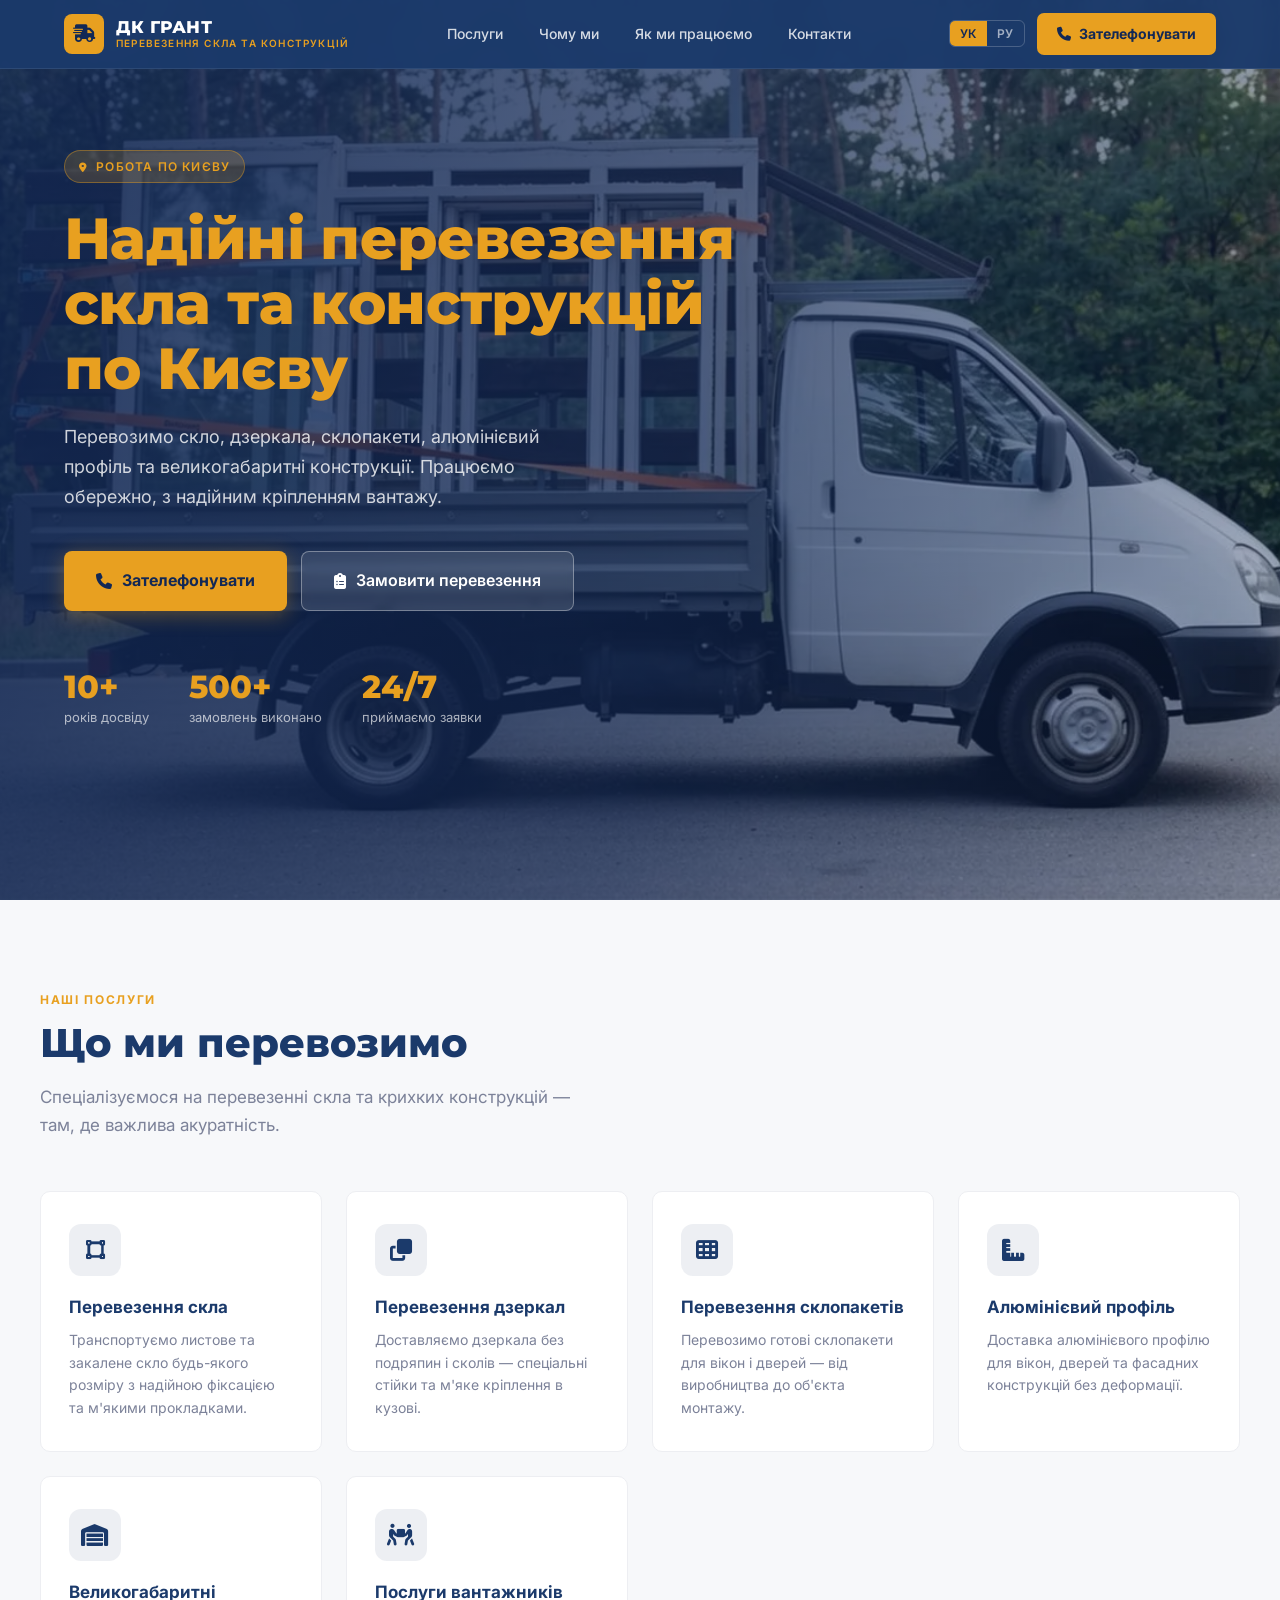
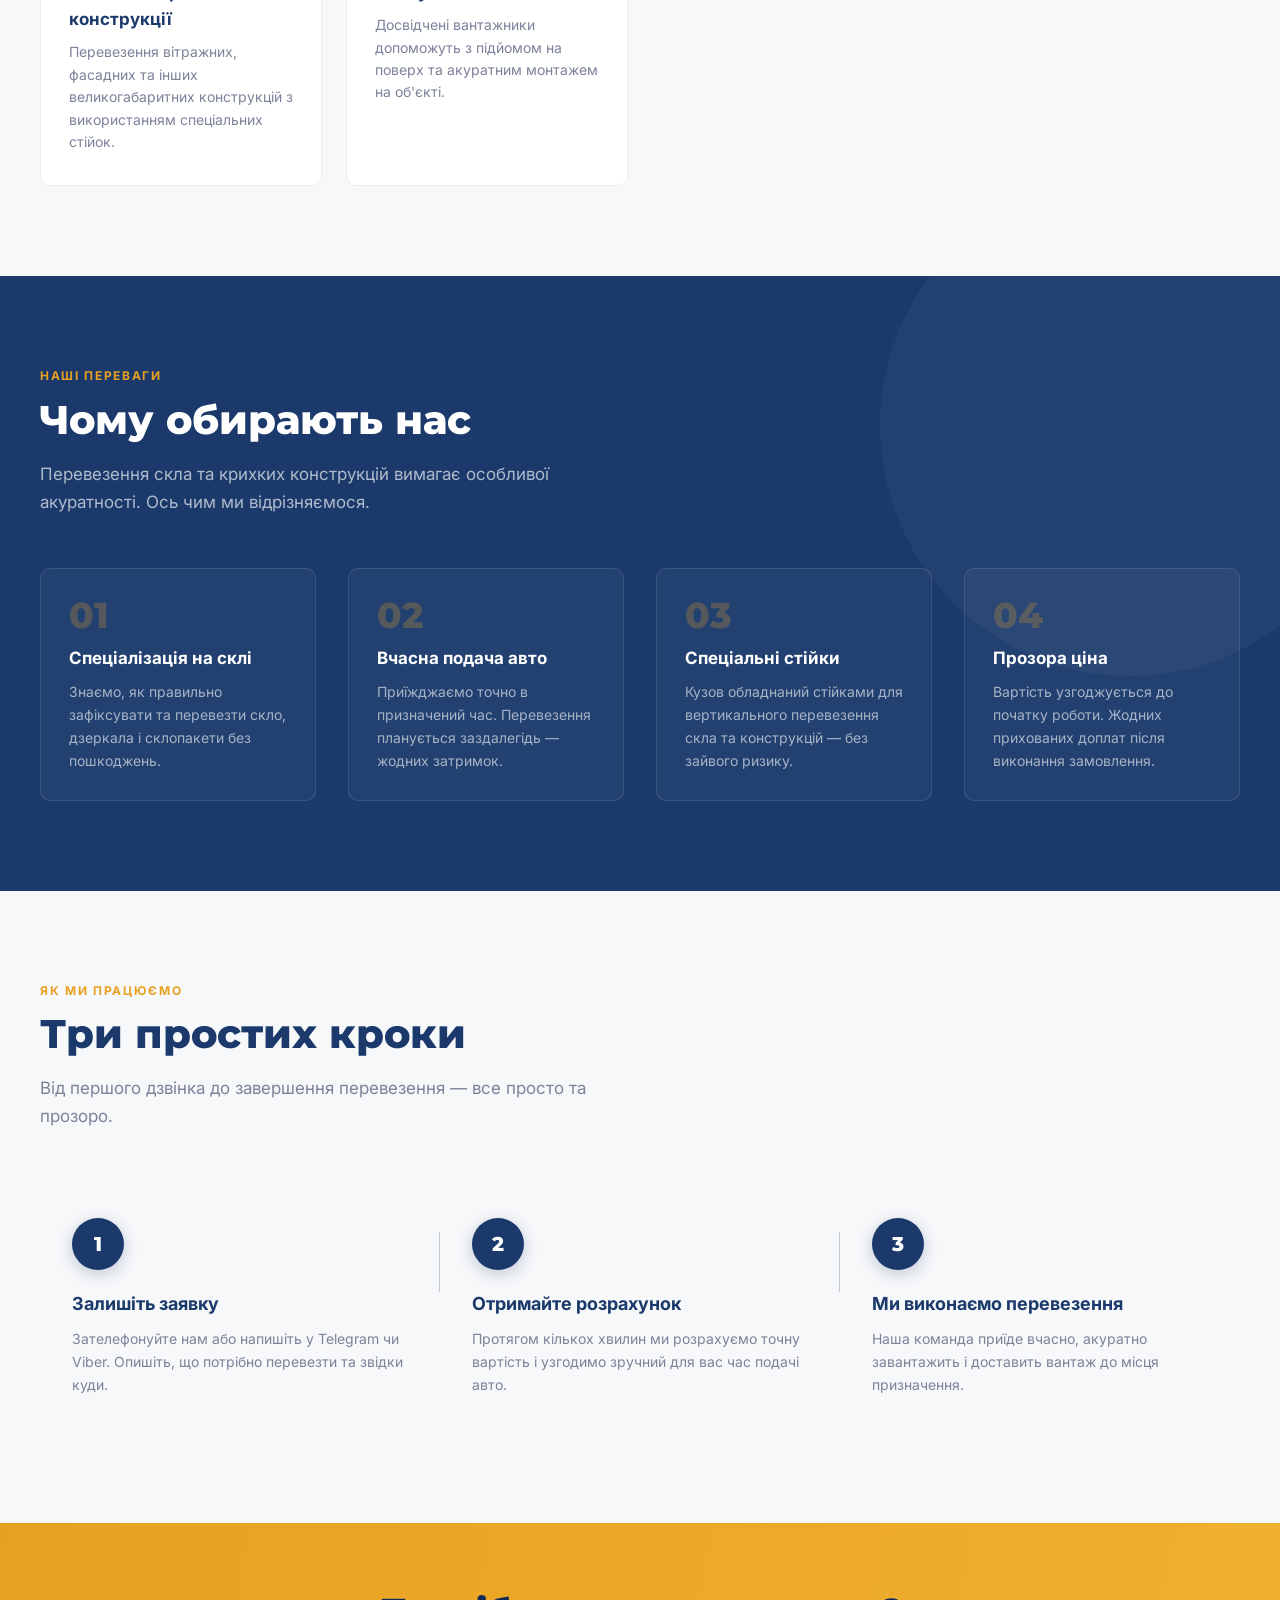
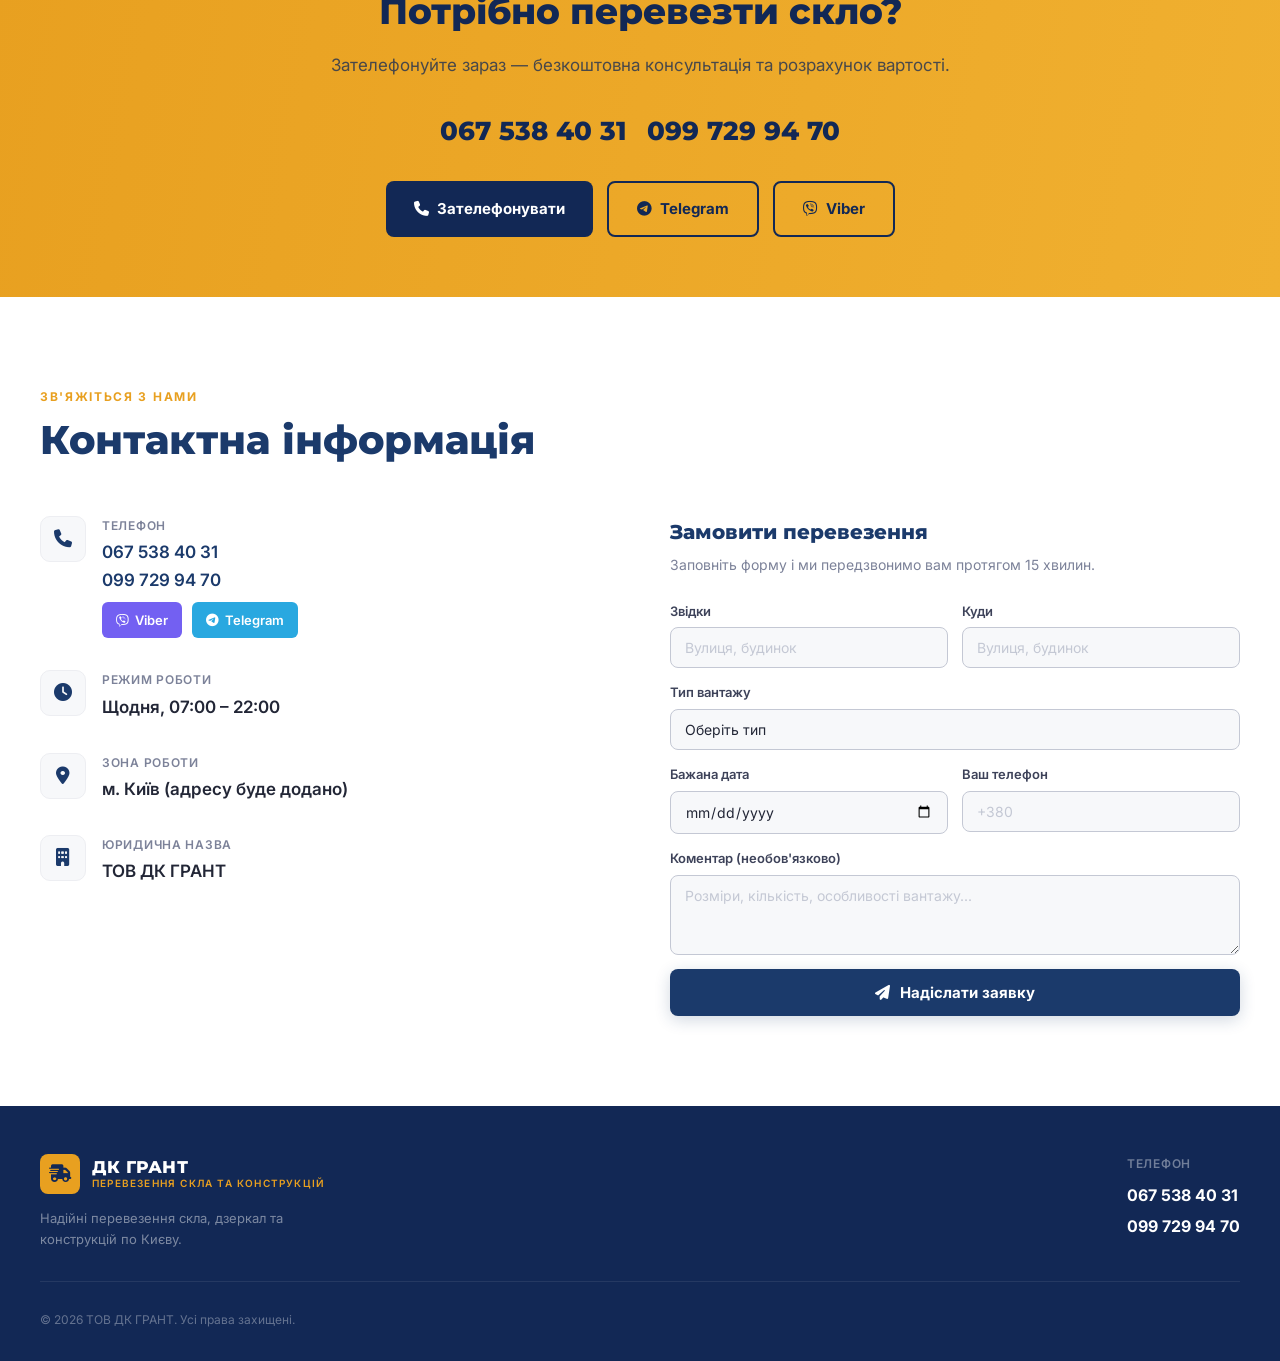
==== index.html @ fe206acf "Add files via upload" ====
<!DOCTYPE html>
<html lang="uk">
<head>
  <meta charset="UTF-8">
  <meta name="viewport" content="width=device-width, initial-scale=1.0">

  <!-- SEO -->
  <title id="page-title">ДК ГРАНТ — Перевезення скла та склоконструкцій по Києву</title>
  <meta id="meta-desc" name="description"
        content="Перевезення скла, дзеркал, склопакетів, алюмінієвого профілю та великогабаритних конструкцій у Києві. Послуги вантажників. Телефон: 067 538 40 31">
  <meta name="robots" content="index, follow">
  <meta property="og:title"       content="ДК ГРАНТ — Перевезення скла та склоконструкцій">
  <meta property="og:description" content="Перевезення скла, дзеркал, склопакетів по Києву. Телефон: 067 538 40 31">
  <meta property="og:type"        content="website">

  <!-- Favicons -->
  <link rel="icon" href="favicon.ico" sizes="any">
  <link rel="icon" type="image/png" sizes="32x32" href="img/favicon-32x32.png">
  <link rel="apple-touch-icon" sizes="180x180" href="img/apple-touch-icon.png">
  <link rel="icon" type="image/png" sizes="192x192" href="img/icon-192.png">
  <meta name="theme-color" content="#1B3A6B">

  <!-- Fonts -->
  <link rel="preconnect" href="https://fonts.googleapis.com">
  <link rel="preconnect" href="https://fonts.gstatic.com" crossorigin>
  <link href="https://fonts.googleapis.com/css2?family=Inter:wght@400;500;600;700&family=Montserrat:wght@700;800&display=swap" rel="stylesheet">

  <!-- Icons -->
  <link rel="stylesheet"
        href="https://cdnjs.cloudflare.com/ajax/libs/font-awesome/6.5.0/css/all.min.css">

  <!-- Styles -->
  <link rel="stylesheet" href="css/style.css">
</head>
<body>

<!-- ═══════════════════════════════════════ HEADER ══════════ -->
<header id="site-header">
  <div class="header-inner">

    <a href="#" class="logo">
      <div class="logo-icon"><i class="fa-solid fa-truck-fast"></i></div>
      <div class="logo-text">
        <div class="logo-name">ДК ГРАНТ</div>
        <div class="logo-sub"
             data-uk="Перевезення скла та конструкцій"
             data-ru="Перевозка стекла и конструкций">Перевезення скла та конструкцій</div>
      </div>
    </a>

    <nav>
      <a href="#services" data-uk="Послуги"        data-ru="Услуги">Послуги</a>
      <a href="#why"      data-uk="Чому ми"        data-ru="Почему мы">Чому ми</a>
      <a href="#how"      data-uk="Як ми працюємо" data-ru="Как мы работаем">Як ми працюємо</a>
      <a href="#contacts" data-uk="Контакти"       data-ru="Контакты">Контакти</a>
    </nav>

    <div class="header-right">
      <div class="lang-switcher">
        <button class="lang-btn active" onclick="setLang('uk')">УК</button>
        <button class="lang-btn"        onclick="setLang('ru')">РУ</button>
      </div>
      <a href="tel:+380675384031" class="btn-call-header">
        <i class="fa-solid fa-phone"></i>
        <span data-uk="Зателефонувати" data-ru="Позвонить">Зателефонувати</span>
      </a>
      <button class="burger" id="burger" aria-label="Меню">
        <span></span><span></span><span></span>
      </button>
    </div>

  </div>
</header>

<div class="mobile-nav" id="mobile-nav">
  <a href="#services" data-uk="Послуги"        data-ru="Услуги">Послуги</a>
  <a href="#why"      data-uk="Чому ми"        data-ru="Почему мы">Чому ми</a>
  <a href="#how"      data-uk="Як ми працюємо" data-ru="Как мы работаем">Як ми працюємо</a>
  <a href="#contacts" data-uk="Контакти"       data-ru="Контакты">Контакти</a>
</div>

<main>

<!-- ═══════════════════════════════════════ HERO ════════════ -->
<section class="hero" aria-label="Головний екран">
  <div class="hero-bg" role="img"
       aria-label="Вантажний автомобіль ДК ГРАНТ перевозить скло та віконні конструкції"></div>
  <div class="hero-overlay"></div>

  <div class="hero-inner">
    <div class="hero-badge fade-up">
      <i class="fa-solid fa-location-dot"></i>
      <span data-uk="Робота по Києву" data-ru="Работа по Киеву">Робота по Києву</span>
    </div>

    <h1 class="hero-title fade-up">
      <span data-uk="Надійні перевезення "
            data-ru="Надёжные перевозки ">Надійні перевезення </span><span
            data-uk="скла та конструкцій по Києву"
            data-ru="стекла и конструкций по Киеву">скла та конструкцій по Києву</span>
    </h1>

    <p class="hero-desc fade-up"
       data-uk="Перевозимо скло, дзеркала, склопакети, алюмінієвий профіль та великогабаритні конструкції. Працюємо обережно, з надійним кріпленням вантажу."
       data-ru="Перевозим стекло, зеркала, стеклопакеты, алюминиевый профиль и крупногабаритные конструкции. Работаем аккуратно, с надёжным креплением груза.">
      Перевозимо скло, дзеркала, склопакети, алюмінієвий профіль та великогабаритні конструкції. Працюємо обережно, з надійним кріпленням вантажу.
    </p>

    <div class="hero-actions fade-up">
      <a href="tel:+380675384031" class="btn-primary">
        <i class="fa-solid fa-phone"></i>
        <span data-uk="Зателефонувати" data-ru="Позвонить">Зателефонувати</span>
      </a>
      <a href="#contacts" class="btn-secondary">
        <i class="fa-solid fa-clipboard-list"></i>
        <span data-uk="Замовити перевезення" data-ru="Заказать перевозку">Замовити перевезення</span>
      </a>
    </div>

    <div class="hero-stats fade-up">
      <div class="stat">
        <div class="stat-num"
             data-counter="10"
             data-suffix="+">10+</div>
        <div class="stat-label"
             data-uk="років досвіду"
             data-ru="лет опыта">років досвіду</div>
      </div>
      <div class="stat">
        <div class="stat-num"
             data-counter="500"
             data-suffix="+">500+</div>
        <div class="stat-label"
             data-uk="замовлень виконано"
             data-ru="заказов выполнено">замовлень виконано</div>
      </div>
      <div class="stat">
        <div class="stat-num">24/7</div>
        <div class="stat-label"
             data-uk="приймаємо заявки"
             data-ru="принимаем заявки">приймаємо заявки</div>
      </div>
    </div>
  </div>
</section>

<!-- ═══════════════════════════════════════ SERVICES ════════ -->
<section id="services" aria-labelledby="services-title">
  <div class="container">
    <div class="fade-up">
      <div class="section-label"
           data-uk="Наші послуги" data-ru="Наши услуги">Наші послуги</div>
      <h2 class="section-title" id="services-title"
          data-uk="Що ми перевозимо" data-ru="Что мы перевозим">Що ми перевозимо</h2>
      <p class="section-sub"
         data-uk="Спеціалізуємося на перевезенні скла та крихких конструкцій — там, де важлива акуратність."
         data-ru="Специализируемся на перевозке стекла и хрупких конструкций — там, где важна аккуратность.">
        Спеціалізуємося на перевезенні скла та крихких конструкцій — там, де важлива акуратність.
      </p>
    </div>

    <div class="services-grid">

      <div class="service-card fade-up">
        <div class="service-icon"><i class="fa-solid fa-vector-square"></i></div>
        <div class="service-title"
             data-uk="Перевезення скла" data-ru="Перевозка стекла">Перевезення скла</div>
        <div class="service-desc"
             data-uk="Транспортуємо листове та закалене скло будь-якого розміру з надійною фіксацією та м'якими прокладками."
             data-ru="Транспортируем листовое и закалённое стекло любого размера с надёжной фиксацией и мягкими прокладками.">
          Транспортуємо листове та закалене скло будь-якого розміру з надійною фіксацією та м'якими прокладками.
        </div>
      </div>

      <div class="service-card fade-up">
        <div class="service-icon"><i class="fa-solid fa-clone"></i></div>
        <div class="service-title"
             data-uk="Перевезення дзеркал" data-ru="Перевозка зеркал">Перевезення дзеркал</div>
        <div class="service-desc"
             data-uk="Доставляємо дзеркала без подряпин і сколів — спеціальні стійки та м'яке кріплення в кузові."
             data-ru="Доставляем зеркала без царапин и сколов — специальные стойки и мягкое крепление в кузове.">
          Доставляємо дзеркала без подряпин і сколів — спеціальні стійки та м'яке кріплення в кузові.
        </div>
      </div>

      <div class="service-card fade-up">
        <div class="service-icon"><i class="fa-solid fa-table-cells"></i></div>
        <div class="service-title"
             data-uk="Перевезення склопакетів" data-ru="Перевозка стеклопакетов">Перевезення склопакетів</div>
        <div class="service-desc"
             data-uk="Перевозимо готові склопакети для вікон і дверей — від виробництва до об'єкта монтажу."
             data-ru="Перевозим готовые стеклопакеты для окон и дверей — от производства до объекта монтажа.">
          Перевозимо готові склопакети для вікон і дверей — від виробництва до об'єкта монтажу.
        </div>
      </div>

      <div class="service-card fade-up">
        <div class="service-icon"><i class="fa-solid fa-ruler-combined"></i></div>
        <div class="service-title"
             data-uk="Алюмінієвий профіль" data-ru="Алюминиевый профиль">Алюмінієвий профіль</div>
        <div class="service-desc"
             data-uk="Доставка алюмінієвого профілю для вікон, дверей та фасадних конструкцій без деформації."
             data-ru="Доставка алюминиевого профиля для окон, дверей и фасадных конструкций без деформации.">
          Доставка алюмінієвого профілю для вікон, дверей та фасадних конструкцій без деформації.
        </div>
      </div>

      <div class="service-card fade-up">
        <div class="service-icon"><i class="fa-solid fa-warehouse"></i></div>
        <div class="service-title"
             data-uk="Великогабаритні конструкції" data-ru="Крупногабаритные конструкции">Великогабаритні конструкції</div>
        <div class="service-desc"
             data-uk="Перевезення вітражних, фасадних та інших великогабаритних конструкцій з використанням спеціальних стійок."
             data-ru="Перевозка витражных, фасадных и других крупногабаритных конструкций с использованием специальных стоек.">
          Перевезення вітражних, фасадних та інших великогабаритних конструкцій з використанням спеціальних стійок.
        </div>
      </div>

      <div class="service-card fade-up">
        <div class="service-icon"><i class="fa-solid fa-people-carry-box"></i></div>
        <div class="service-title"
             data-uk="Послуги вантажників" data-ru="Услуги грузчиков">Послуги вантажників</div>
        <div class="service-desc"
             data-uk="Досвідчені вантажники допоможуть з підйомом на поверх та акуратним монтажем на об'єкті."
             data-ru="Опытные грузчики помогут с подъёмом на этаж и аккуратным монтажом на объекте.">
          Досвідчені вантажники допоможуть з підйомом на поверх та акуратним монтажем на об'єкті.
        </div>
      </div>

    </div>
  </div>
</section>

<!-- ═══════════════════════════════════════ WHY US ══════════ -->
<section id="why" aria-labelledby="why-title">
  <div class="container">
    <div class="fade-up">
      <div class="section-label"
           data-uk="Наші переваги" data-ru="Наши преимущества">Наші переваги</div>
      <h2 class="section-title" id="why-title"
          data-uk="Чому обирають нас" data-ru="Почему выбирают нас">Чому обирають нас</h2>
      <p class="section-sub"
         data-uk="Перевезення скла та крихких конструкцій вимагає особливої акуратності. Ось чим ми відрізняємося."
         data-ru="Перевозка стекла и хрупких конструкций требует особой аккуратности. Вот чем мы отличаемся.">
        Перевезення скла та крихких конструкцій вимагає особливої акуратності. Ось чим ми відрізняємося.
      </p>
    </div>
    <div class="why-grid">

      <div class="why-card fade-up">
        <div class="why-num">01</div>
        <div class="why-title"
             data-uk="Спеціалізація на склі" data-ru="Специализация на стекле">Спеціалізація на склі</div>
        <div class="why-desc"
             data-uk="Знаємо, як правильно зафіксувати та перевезти скло, дзеркала і склопакети без пошкоджень."
             data-ru="Знаем, как правильно зафиксировать и перевезти стекло, зеркала и стеклопакеты без повреждений.">
          Знаємо, як правильно зафіксувати та перевезти скло, дзеркала і склопакети без пошкоджень.
        </div>
      </div>

      <div class="why-card fade-up">
        <div class="why-num">02</div>
        <div class="why-title"
             data-uk="Вчасна подача авто" data-ru="Своевременная подача авто">Вчасна подача авто</div>
        <div class="why-desc"
             data-uk="Приїжджаємо точно в призначений час. Перевезення планується заздалегідь — жодних затримок."
             data-ru="Приезжаем точно в назначенное время. Перевозка планируется заранее — никаких задержек.">
          Приїжджаємо точно в призначений час. Перевезення планується заздалегідь — жодних затримок.
        </div>
      </div>

      <div class="why-card fade-up">
        <div class="why-num">03</div>
        <div class="why-title"
             data-uk="Спеціальні стійки" data-ru="Специальные стойки">Спеціальні стійки</div>
        <div class="why-desc"
             data-uk="Кузов обладнаний стійками для вертикального перевезення скла та конструкцій — без зайвого ризику."
             data-ru="Кузов оборудован стойками для вертикальной перевозки стекла и конструкций — без лишнего риска.">
          Кузов обладнаний стійками для вертикального перевезення скла та конструкцій — без зайвого ризику.
        </div>
      </div>

      <div class="why-card fade-up">
        <div class="why-num">04</div>
        <div class="why-title"
             data-uk="Прозора ціна" data-ru="Прозрачная цена">Прозора ціна</div>
        <div class="why-desc"
             data-uk="Вартість узгоджується до початку роботи. Жодних прихованих доплат після виконання замовлення."
             data-ru="Стоимость согласовывается до начала работы. Никаких скрытых доплат после выполнения заказа.">
          Вартість узгоджується до початку роботи. Жодних прихованих доплат після виконання замовлення.
        </div>
      </div>

    </div>
  </div>
</section>

<!-- ═══════════════════════════════════════ HOW IT WORKS ════ -->
<section id="how" aria-labelledby="how-title">
  <div class="container">
    <div class="fade-up">
      <div class="section-label"
           data-uk="Як ми працюємо" data-ru="Как мы работаем">Як ми працюємо</div>
      <h2 class="section-title" id="how-title"
          data-uk="Три простих кроки" data-ru="Три простых шага">Три простих кроки</h2>
      <p class="section-sub"
         data-uk="Від першого дзвінка до завершення перевезення — все просто та прозоро."
         data-ru="От первого звонка до завершения перевозки — всё просто и прозрачно.">
        Від першого дзвінка до завершення перевезення — все просто та прозоро.
      </p>
    </div>
    <div class="steps">

      <div class="step fade-up">
        <div class="step-num">1</div>
        <div class="step-title"
             data-uk="Залишіть заявку" data-ru="Оставьте заявку">Залишіть заявку</div>
        <div class="step-desc"
             data-uk="Зателефонуйте нам або напишіть у Telegram чи Viber. Опишіть, що потрібно перевезти та звідки куди."
             data-ru="Позвоните нам или напишите в Telegram или Viber. Опишите, что нужно перевезти и откуда куда.">
          Зателефонуйте нам або напишіть у Telegram чи Viber. Опишіть, що потрібно перевезти та звідки куди.
        </div>
      </div>

      <div class="step fade-up">
        <div class="step-num">2</div>
        <div class="step-title"
             data-uk="Отримайте розрахунок" data-ru="Получите расчёт">Отримайте розрахунок</div>
        <div class="step-desc"
             data-uk="Протягом кількох хвилин ми розрахуємо точну вартість і узгодимо зручний для вас час подачі авто."
             data-ru="В течение нескольких минут мы рассчитаем точную стоимость и согласуем удобное для вас время подачи авто.">
          Протягом кількох хвилин ми розрахуємо точну вартість і узгодимо зручний для вас час подачі авто.
        </div>
      </div>

      <div class="step fade-up">
        <div class="step-num">3</div>
        <div class="step-title"
             data-uk="Ми виконаємо перевезення" data-ru="Мы выполним перевозку">Ми виконаємо перевезення</div>
        <div class="step-desc"
             data-uk="Наша команда приїде вчасно, акуратно завантажить і доставить вантаж до місця призначення."
             data-ru="Наша команда приедет вовремя, аккуратно погрузит и доставит груз до места назначения.">
          Наша команда приїде вчасно, акуратно завантажить і доставить вантаж до місця призначення.
        </div>
      </div>

    </div>
  </div>
</section>

<!-- ═══════════════════════════════════════ CTA BAND ════════ -->
<div class="cta-band">
  <div class="container fade-up">
    <h2 data-uk="Потрібно перевезти скло?" data-ru="Нужно перевезти стекло?">Потрібно перевезти скло?</h2>
    <p  data-uk="Зателефонуйте зараз — безкоштовна консультація та розрахунок вартості."
        data-ru="Позвоните сейчас — бесплатная консультация и расчёт стоимости.">
      Зателефонуйте зараз — безкоштовна консультація та розрахунок вартості.
    </p>
    <div class="cta-phones">
      <a href="tel:+380675384031" class="cta-phone">067 538 40 31</a>
      <a href="tel:+380997299470" class="cta-phone">099 729 94 70</a>
    </div>
    <div class="cta-actions">
      <a href="tel:+380675384031" class="btn-dark">
        <i class="fa-solid fa-phone"></i>
        <span data-uk="Зателефонувати" data-ru="Позвонить">Зателефонувати</span>
      </a>
      <a href="https://t.me/+380675384031" target="_blank" rel="noopener" class="btn-outline-dark">
        <i class="fa-brands fa-telegram"></i> Telegram
      </a>
      <a href="viber://chat?number=%2B380675384031" class="btn-outline-dark">
        <i class="fa-brands fa-viber"></i> Viber
      </a>
    </div>
  </div>
</div>

<!-- ═══════════════════════════════════════ CONTACTS ════════ -->
<section id="contacts" aria-labelledby="contacts-title">
  <div class="container">
    <div class="fade-up">
      <div class="section-label"
           data-uk="Зв'яжіться з нами" data-ru="Свяжитесь с нами">Зв'яжіться з нами</div>
      <h2 class="section-title" id="contacts-title"
          data-uk="Контактна інформація" data-ru="Контактная информация">Контактна інформація</h2>
    </div>

    <div class="contacts-grid">

      <!-- Left: contact info -->
      <div class="fade-up">
        <div class="contact-item">
          <div class="contact-icon"><i class="fa-solid fa-phone"></i></div>
          <div>
            <div class="contact-label"
                 data-uk="Телефон" data-ru="Телефон">Телефон</div>
            <div class="contact-value">
              <a href="tel:+380675384031">067 538 40 31</a><br>
              <a href="tel:+380997299470">099 729 94 70</a>
            </div>
            <div class="messenger-links">
              <a href="viber://chat?number=%2B380675384031"
                 class="msg-btn msg-viber">
                <i class="fa-brands fa-viber"></i> Viber
              </a>
              <a href="https://t.me/+380675384031"
                 target="_blank" rel="noopener"
                 class="msg-btn msg-telegram">
                <i class="fa-brands fa-telegram"></i> Telegram
              </a>
            </div>
          </div>
        </div>

        <div class="contact-item">
          <div class="contact-icon"><i class="fa-solid fa-clock"></i></div>
          <div>
            <div class="contact-label"
                 data-uk="Режим роботи" data-ru="Режим работы">Режим роботи</div>
            <div class="contact-value"
                 data-uk="Щодня, 07:00 – 22:00"
                 data-ru="Ежедневно, 07:00 – 22:00">Щодня, 07:00 – 22:00</div>
          </div>
        </div>

        <div class="contact-item">
          <div class="contact-icon"><i class="fa-solid fa-location-dot"></i></div>
          <div>
            <div class="contact-label"
                 data-uk="Зона роботи" data-ru="Зона работы">Зона роботи</div>
            <div class="contact-value"
                 data-uk="м. Київ (адресу буде додано)"
                 data-ru="г. Киев (адрес будет добавлен)">м. Київ (адресу буде додано)</div>
          </div>
        </div>

        <div class="contact-item">
          <div class="contact-icon"><i class="fa-solid fa-building"></i></div>
          <div>
            <div class="contact-label"
                 data-uk="Юридична назва" data-ru="Юридическое название">Юридична назва</div>
            <div class="contact-value">ТОВ ДК ГРАНТ</div>
          </div>
        </div>
      </div>

      <!-- Right: order form -->
      <div class="fade-up">
        <div class="order-form">

          <!-- Form -->
          <form id="order-form" novalidate>
            <h3 data-uk="Замовити перевезення"
                data-ru="Заказать перевозку">Замовити перевезення</h3>
            <p class="form-subtitle"
               data-uk="Заповніть форму і ми передзвонимо вам протягом 15 хвилин."
               data-ru="Заполните форму и мы перезвоним вам в течение 15 минут.">
              Заповніть форму і ми передзвонимо вам протягом 15 хвилин.
            </p>

            <div class="form-row">
              <div class="form-group">
                <label for="from"
                       data-uk="Звідки" data-ru="Откуда">Звідки</label>
                <input id="from" name="from" type="text"
                       placeholder="Вулиця, будинок" required>
              </div>
              <div class="form-group">
                <label for="to"
                       data-uk="Куди" data-ru="Куда">Куди</label>
                <input id="to" name="to" type="text"
                       placeholder="Вулиця, будинок" required>
              </div>
            </div>

            <div class="form-group">
              <label for="cargo"
                     data-uk="Тип вантажу" data-ru="Тип груза">Тип вантажу</label>
              <select id="cargo" name="cargo" required>
                <option value="" disabled selected
                        data-uk="Оберіть тип" data-ru="Выберите тип">Оберіть тип</option>
                <option value="glass"
                        data-uk="Скло" data-ru="Стекло">Скло</option>
                <option value="mirrors"
                        data-uk="Дзеркала" data-ru="Зеркала">Дзеркала</option>
                <option value="windows"
                        data-uk="Склопакети" data-ru="Стеклопакеты">Склопакети</option>
                <option value="aluminum"
                        data-uk="Алюмінієвий профіль" data-ru="Алюминиевый профиль">Алюмінієвий профіль</option>
                <option value="structures"
                        data-uk="Великогабаритні конструкції" data-ru="Крупногабаритные конструкции">Великогабаритні конструкції</option>
                <option value="other"
                        data-uk="Інше" data-ru="Другое">Інше</option>
              </select>
            </div>

            <div class="form-row">
              <div class="form-group">
                <label for="date"
                       data-uk="Бажана дата" data-ru="Желаемая дата">Бажана дата</label>
                <input id="date" name="date" type="date">
              </div>
              <div class="form-group">
                <label for="phone"
                       data-uk="Ваш телефон" data-ru="Ваш телефон">Ваш телефон</label>
                <input id="phone" name="phone" type="tel"
                       placeholder="+380" required>
              </div>
            </div>

            <div class="form-group">
              <label for="comment"
                     data-uk="Коментар (необов'язково)"
                     data-ru="Комментарий (необязательно)">Коментар (необов'язково)</label>
              <textarea id="comment" name="comment"
                        placeholder="Розміри, кількість, особливості вантажу..."></textarea>
            </div>

            <button type="submit" class="form-submit" id="form-submit">
              <i class="fa-solid fa-paper-plane"></i>
              <span data-uk="Надіслати заявку" data-ru="Отправить заявку">Надіслати заявку</span>
            </button>
          </form>

          <!-- Success state -->
          <div class="form-success" id="form-success">
            <i class="fa-solid fa-circle-check"></i>
            <h4 data-uk="Заявку прийнято!" data-ru="Заявка принята!">Заявку прийнято!</h4>
            <p  data-uk="Ми передзвонимо вам протягом 15 хвилин."
                data-ru="Мы перезвоним вам в течение 15 минут.">
              Ми передзвонимо вам протягом 15 хвилин.
            </p>
          </div>

        </div><!-- /.order-form -->
      </div>

    </div><!-- /.contacts-grid -->
  </div>
</section>

</main>

<!-- ═══════════════════════════════════════ FOOTER ══════════ -->
<footer>
  <div class="footer-inner">
    <div class="footer-top">
      <div>
        <a href="#" class="logo">
          <div class="logo-icon"><i class="fa-solid fa-truck-fast"></i></div>
          <div class="logo-text">
            <div class="logo-name">ДК ГРАНТ</div>
            <div class="logo-sub"
                 data-uk="Перевезення скла та конструкцій"
                 data-ru="Перевозка стекла и конструкций">Перевезення скла та конструкцій</div>
          </div>
        </a>
        <p class="footer-tagline"
           data-uk="Надійні перевезення скла, дзеркал та конструкцій по Києву."
           data-ru="Надёжные перевозки стекла, зеркал и конструкций по Киеву.">
          Надійні перевезення скла, дзеркал та конструкцій по Києву.
        </p>
      </div>
      <div class="footer-phones">
        <div class="contact-label"
             style="color:rgba(255,255,255,0.4);margin-bottom:10px;"
             data-uk="Телефон" data-ru="Телефон">Телефон</div>
        <a href="tel:+380675384031">067 538 40 31</a>
        <a href="tel:+380997299470">099 729 94 70</a>
      </div>
    </div>
    <div class="footer-bottom">
      <div class="footer-copy">
        &copy; <span id="year"></span> ТОВ ДК ГРАНТ.
        <span data-uk="Усі права захищені."
              data-ru="Все права защищены.">Усі права захищені.</span>
      </div>
    </div>
  </div>
</footer>

<!-- Scroll-to-top -->
<button id="scroll-top" aria-label="Вгору">
  <i class="fa-solid fa-chevron-up"></i>
</button>

<!-- Scripts -->
<script src="js/main.js"></script>

</body>
</html>
---- css/style.css ----
/* ============================================================
   ТОВ ДК ГРАНТ — Main Stylesheet
   ============================================================ */

*, *::before, *::after { box-sizing: border-box; margin: 0; padding: 0; }

:root {
  --blue:        #1B3A6B;
  --blue-dark:   #122855;
  --blue-light:  #2952A3;
  --accent:      #E8A020;
  --accent-dark: #c8881a;
  --white:       #ffffff;
  --gray-50:     #F7F8FA;
  --gray-100:    #EDEEF2;
  --gray-300:    #C4C8D4;
  --gray-500:    #7C8299;
  --gray-700:    #3D4259;
  --gray-900:    #1A1D2E;
  --text:        #222636;
  --radius:      10px;
  --shadow:      0 4px 24px rgba(27,58,107,0.10);
  --shadow-lg:   0 8px 40px rgba(27,58,107,0.16);
  --transition:  0.22s ease;
}

html { scroll-behavior: smooth; }
body {
  font-family: "Inter", sans-serif;
  color: var(--text);
  background: var(--white);
  line-height: 1.6;
}

/* ── HEADER ─────────────────────────────────────────────── */
header {
  position: fixed; top: 0; left: 0; right: 0; z-index: 100;
  background: rgba(27,58,107,0.97);
  backdrop-filter: blur(8px);
  border-bottom: 1px solid rgba(255,255,255,0.08);
  transition: box-shadow var(--transition);
}
header.scrolled { box-shadow: 0 2px 20px rgba(0,0,0,0.25); }

.header-inner {
  max-width: 1200px; margin: 0 auto; padding: 0 24px;
  display: flex; align-items: center; justify-content: space-between;
  height: 68px;
}

.logo {
  display: flex; align-items: center; gap: 12px; text-decoration: none;
}
.logo-icon {
  width: 40px; height: 40px; background: var(--accent);
  border-radius: 8px; display: flex; align-items: center; justify-content: center;
}
.logo-icon i { color: var(--blue-dark); font-size: 18px; }
.logo-text { line-height: 1.15; }
.logo-name {
  font-family: "Montserrat", sans-serif; font-weight: 800;
  font-size: 17px; color: var(--white); letter-spacing: 0.03em;
}
.logo-sub {
  font-size: 10px; color: var(--accent);
  letter-spacing: 0.12em; text-transform: uppercase; font-weight: 600;
}

nav { display: flex; gap: 8px; }
nav a {
  color: rgba(255,255,255,0.82); text-decoration: none;
  font-size: 14px; font-weight: 500; padding: 8px 14px;
  border-radius: 6px; transition: background var(--transition), color var(--transition);
}
nav a:hover { background: rgba(255,255,255,0.1); color: var(--white); }

.header-right { display: flex; align-items: center; gap: 12px; }

.lang-switcher {
  display: flex; border: 1px solid rgba(255,255,255,0.2);
  border-radius: 6px; overflow: hidden;
}
.lang-btn {
  background: none; border: none; color: rgba(255,255,255,0.6);
  font-size: 12px; font-weight: 600; padding: 5px 10px; cursor: pointer;
  transition: background var(--transition), color var(--transition);
  font-family: "Inter", sans-serif; letter-spacing: 0.05em;
}
.lang-btn.active { background: var(--accent); color: var(--blue-dark); }
.lang-btn:hover:not(.active) { background: rgba(255,255,255,0.1); color: var(--white); }

.btn-call-header {
  background: var(--accent); color: var(--blue-dark); border: none; cursor: pointer;
  font-family: "Inter", sans-serif; font-weight: 700; font-size: 14px;
  padding: 10px 20px; border-radius: 7px; text-decoration: none;
  display: flex; align-items: center; gap: 8px;
  transition: background var(--transition), transform var(--transition);
}
.btn-call-header:hover { background: var(--accent-dark); transform: translateY(-1px); }

.burger {
  display: none; flex-direction: column; gap: 5px;
  background: none; border: none; cursor: pointer; padding: 6px;
}
.burger span {
  display: block; width: 24px; height: 2px;
  background: var(--white); border-radius: 2px; transition: var(--transition);
}

/* ── MOBILE NAV ──────────────────────────────────────────── */
.mobile-nav {
  display: none; flex-direction: column;
  background: var(--blue-dark); border-top: 1px solid rgba(255,255,255,0.08);
  padding: 16px 24px; position: fixed; top: 68px; left: 0; right: 0; z-index: 99;
}
.mobile-nav.open { display: flex; }
.mobile-nav a {
  color: rgba(255,255,255,0.85); text-decoration: none;
  font-size: 16px; font-weight: 500; padding: 12px 0;
  border-bottom: 1px solid rgba(255,255,255,0.06);
}
.mobile-nav a:hover { color: var(--accent); }

/* ── HERO ────────────────────────────────────────────────── */
.hero {
  position: relative; min-height: 100vh;
  display: flex; align-items: center;
  overflow: hidden; padding-top: 68px;
}
.hero-bg {
  position: absolute; inset: 0;
  background-image: url("../img/hero.webp");
  background-size: cover; background-position: center;
}
.hero-overlay {
  position: absolute; inset: 0;
  background: linear-gradient(105deg,
    rgba(18,40,85,0.90) 0%,
    rgba(18,40,85,0.70) 55%,
    rgba(18,40,85,0.35) 100%);
}
.hero-inner {
  position: relative; z-index: 2;
  max-width: 1200px; margin: 0 auto;
  padding: 80px 24px; width: 100%;
}
.hero-badge {
  display: inline-flex; align-items: center; gap: 8px;
  background: rgba(232,160,32,0.18); border: 1px solid rgba(232,160,32,0.4);
  color: var(--accent); font-size: 12px; font-weight: 600;
  letter-spacing: 0.1em; padding: 6px 14px; border-radius: 20px;
  text-transform: uppercase; margin-bottom: 24px;
}
.hero-badge i { font-size: 10px; }
.hero-title {
  font-family: "Montserrat", sans-serif; font-weight: 800;
  font-size: clamp(32px, 5vw, 58px); color: var(--white);
  line-height: 1.12; max-width: 680px;
  margin-bottom: 20px; letter-spacing: -0.01em;
}
.hero-title span { color: var(--accent); }
.hero-desc {
  font-size: 18px; color: rgba(255,255,255,0.80);
  max-width: 520px; margin-bottom: 40px; line-height: 1.65;
}
.hero-actions { display: flex; gap: 14px; flex-wrap: wrap; }

.hero-stats { display: flex; gap: 40px; margin-top: 60px; flex-wrap: wrap; }
.stat-num {
  font-family: "Montserrat", sans-serif;
  font-size: 32px; font-weight: 800; color: var(--accent); line-height: 1;
}
.stat-label { font-size: 13px; color: rgba(255,255,255,0.65); margin-top: 4px; }

/* ── BUTTONS ─────────────────────────────────────────────── */
.btn-primary {
  background: var(--accent); color: var(--blue-dark);
  font-weight: 700; font-size: 16px; padding: 16px 32px;
  border-radius: 8px; text-decoration: none; border: none; cursor: pointer;
  display: inline-flex; align-items: center; gap: 10px;
  font-family: "Inter", sans-serif;
  transition: background var(--transition), transform var(--transition), box-shadow var(--transition);
  box-shadow: 0 4px 20px rgba(232,160,32,0.35);
}
.btn-primary:hover {
  background: var(--accent-dark); transform: translateY(-2px);
  box-shadow: 0 8px 28px rgba(232,160,32,0.45);
}
.btn-secondary {
  background: rgba(255,255,255,0.10); color: var(--white);
  font-weight: 600; font-size: 16px; padding: 16px 32px;
  border-radius: 8px; text-decoration: none;
  border: 1.5px solid rgba(255,255,255,0.35); cursor: pointer;
  display: inline-flex; align-items: center; gap: 10px;
  font-family: "Inter", sans-serif;
  transition: background var(--transition), border-color var(--transition);
  backdrop-filter: blur(4px);
}
.btn-secondary:hover {
  background: rgba(255,255,255,0.18);
  border-color: rgba(255,255,255,0.6);
}
.btn-dark {
  background: var(--blue-dark); color: var(--white);
  font-weight: 700; font-size: 15px; padding: 14px 28px;
  border-radius: 8px; text-decoration: none; border: none; cursor: pointer;
  display: inline-flex; align-items: center; gap: 8px;
  font-family: "Inter", sans-serif;
  transition: background var(--transition), transform var(--transition);
}
.btn-dark:hover { background: var(--blue); transform: translateY(-2px); }
.btn-outline-dark {
  background: transparent; color: var(--blue-dark);
  font-weight: 700; font-size: 15px; padding: 14px 28px;
  border-radius: 8px; text-decoration: none;
  border: 2px solid var(--blue-dark); cursor: pointer;
  display: inline-flex; align-items: center; gap: 8px;
  font-family: "Inter", sans-serif;
  transition: background var(--transition), transform var(--transition);
}
.btn-outline-dark:hover { background: rgba(18,40,85,0.08); transform: translateY(-2px); }

/* ── SECTIONS ────────────────────────────────────────────── */
section { padding: 90px 24px; }
.container { max-width: 1200px; margin: 0 auto; }
.section-label {
  font-size: 12px; font-weight: 700; letter-spacing: 0.14em;
  text-transform: uppercase; color: var(--accent); margin-bottom: 10px;
}
.section-title {
  font-family: "Montserrat", sans-serif; font-weight: 800;
  font-size: clamp(26px, 3.5vw, 40px); color: var(--blue);
  line-height: 1.2; margin-bottom: 16px;
}
.section-sub {
  font-size: 17px; color: var(--gray-500);
  max-width: 560px; line-height: 1.65;
}

/* ── SERVICES ────────────────────────────────────────────── */
#services { background: var(--gray-50); }
.services-grid {
  display: grid;
  grid-template-columns: repeat(auto-fit, minmax(260px, 1fr));
  gap: 24px; margin-top: 52px;
}
.service-card {
  background: var(--white); border-radius: var(--radius);
  padding: 32px 28px; border: 1px solid var(--gray-100);
  transition: transform var(--transition), box-shadow var(--transition), border-color var(--transition);
  cursor: default;
}
.service-card:hover {
  transform: translateY(-4px);
  box-shadow: var(--shadow-lg); border-color: var(--accent);
}
.service-icon {
  width: 52px; height: 52px; border-radius: 12px;
  background: rgba(27,58,107,0.08);
  display: flex; align-items: center; justify-content: center;
  margin-bottom: 18px; transition: background var(--transition);
}
.service-card:hover .service-icon { background: var(--blue); }
.service-icon i { font-size: 22px; color: var(--blue); transition: color var(--transition); }
.service-card:hover .service-icon i { color: var(--white); }
.service-title { font-weight: 700; font-size: 17px; color: var(--blue); margin-bottom: 8px; }
.service-desc { font-size: 14px; color: var(--gray-500); line-height: 1.6; }

/* ── WHY US ──────────────────────────────────────────────── */
#why { background: var(--blue); position: relative; overflow: hidden; }
#why::before {
  content: ""; position: absolute; right: -100px; top: -100px;
  width: 500px; height: 500px; border-radius: 50%;
  background: rgba(255,255,255,0.03); pointer-events: none;
}
#why .section-title { color: var(--white); }
#why .section-sub  { color: rgba(255,255,255,0.65); }
#why .section-label { color: var(--accent); }

.why-grid {
  display: grid;
  grid-template-columns: repeat(auto-fit, minmax(240px, 1fr));
  gap: 32px; margin-top: 52px;
}
.why-card {
  padding: 28px; border-radius: var(--radius);
  border: 1px solid rgba(255,255,255,0.10);
  background: rgba(255,255,255,0.04);
  transition: background var(--transition), border-color var(--transition);
}
.why-card:hover {
  background: rgba(255,255,255,0.08);
  border-color: rgba(232,160,32,0.4);
}
.why-num {
  font-family: "Montserrat", sans-serif;
  font-size: 36px; font-weight: 800; color: var(--accent);
  opacity: 0.25; line-height: 1; margin-bottom: 12px;
}
.why-title { font-weight: 700; font-size: 17px; color: var(--white); margin-bottom: 8px; }
.why-desc  { font-size: 14px; color: rgba(255,255,255,0.60); line-height: 1.65; }

/* ── HOW IT WORKS ────────────────────────────────────────── */
#how { background: var(--gray-50); }
.steps {
  display: grid;
  grid-template-columns: repeat(auto-fit, minmax(260px, 1fr));
  gap: 0; margin-top: 52px; position: relative;
}
.step {
  display: flex; flex-direction: column; align-items: flex-start;
  padding: 36px 32px; position: relative;
}
.step:not(:last-child)::after {
  content: ""; position: absolute; right: 0; top: 50px;
  width: 1px; height: 60px; background: var(--gray-300);
}
.step-num {
  width: 52px; height: 52px; border-radius: 50%;
  background: var(--blue); color: var(--white);
  font-family: "Montserrat", sans-serif; font-weight: 800; font-size: 20px;
  display: flex; align-items: center; justify-content: center;
  margin-bottom: 20px; flex-shrink: 0;
  box-shadow: 0 4px 16px rgba(27,58,107,0.25);
}
.step-title { font-weight: 700; font-size: 18px; color: var(--blue); margin-bottom: 8px; }
.step-desc  { font-size: 14px; color: var(--gray-500); line-height: 1.65; }

/* ── CTA BAND ────────────────────────────────────────────── */
.cta-band {
  background: linear-gradient(100deg, var(--accent) 0%, #f0b030 100%);
  padding: 60px 24px; text-align: center;
}
.cta-band h2 {
  font-family: "Montserrat", sans-serif; font-weight: 800;
  font-size: clamp(24px, 3vw, 36px); color: var(--blue-dark); margin-bottom: 12px;
}
.cta-band p { font-size: 17px; color: rgba(18,40,85,0.75); margin-bottom: 32px; }
.cta-phones {
  display: flex; gap: 20px; justify-content: center;
  flex-wrap: wrap; margin-bottom: 28px;
}
.cta-phone {
  font-size: 26px; font-weight: 800; color: var(--blue-dark);
  text-decoration: none; font-family: "Montserrat", sans-serif;
  transition: opacity var(--transition);
}
.cta-phone:hover { opacity: 0.75; }
.cta-actions { display: flex; gap: 14px; justify-content: center; flex-wrap: wrap; }

/* ── CONTACTS ────────────────────────────────────────────── */
#contacts { background: var(--white); }
.contacts-grid {
  display: grid; grid-template-columns: 1fr 1fr;
  gap: 60px; margin-top: 52px;
}
.contact-item {
  display: flex; gap: 16px; align-items: flex-start; margin-bottom: 32px;
}
.contact-icon {
  width: 46px; height: 46px; border-radius: 10px;
  background: var(--gray-50); border: 1px solid var(--gray-100);
  display: flex; align-items: center; justify-content: center; flex-shrink: 0;
}
.contact-icon i { color: var(--blue); font-size: 18px; }
.contact-label {
  font-size: 12px; color: var(--gray-500); font-weight: 600;
  letter-spacing: 0.06em; text-transform: uppercase; margin-bottom: 4px;
}
.contact-value { font-size: 17px; font-weight: 600; color: var(--text); }
.contact-value a { color: var(--blue); text-decoration: none; }
.contact-value a:hover { color: var(--accent-dark); }

.messenger-links { display: flex; gap: 10px; margin-top: 8px; }
.msg-btn {
  display: inline-flex; align-items: center; gap: 6px;
  padding: 8px 14px; border-radius: 6px; font-size: 13px; font-weight: 600;
  text-decoration: none; transition: transform var(--transition), opacity var(--transition);
}
.msg-btn:hover { transform: translateY(-2px); opacity: 0.88; }
.msg-viber   { background: #7360F2; color: var(--white); }
.msg-telegram { background: #29A8E0; color: var(--white); }

/* ── ORDER FORM ──────────────────────────────────────────── */
.order-form { background: var(--white); }
.order-form h3 {
  font-family: "Montserrat", sans-serif; font-weight: 800;
  font-size: 20px; color: var(--blue); margin-bottom: 6px;
}
.order-form .form-subtitle { font-size: 14px; color: var(--gray-500); margin-bottom: 24px; }
.form-row { display: grid; grid-template-columns: 1fr 1fr; gap: 14px; }
.form-group { display: flex; flex-direction: column; gap: 6px; margin-bottom: 14px; }
.form-group label { font-size: 13px; font-weight: 600; color: var(--gray-700); }
.form-group input,
.form-group select,
.form-group textarea {
  border: 1.5px solid var(--gray-300); border-radius: 8px;
  padding: 11px 14px; font-size: 14px; font-family: "Inter", sans-serif;
  color: var(--text); background: var(--gray-50);
  transition: border-color var(--transition), box-shadow var(--transition);
  outline: none; width: 100%;
}
.form-group input:focus,
.form-group select:focus,
.form-group textarea:focus {
  border-color: var(--blue);
  box-shadow: 0 0 0 3px rgba(27,58,107,0.10);
  background: var(--white);
}
.form-group input::placeholder,
.form-group textarea::placeholder { color: var(--gray-300); }
.form-group textarea { resize: vertical; min-height: 80px; }
.form-group select { appearance: none; cursor: pointer; }

.form-submit {
  width: 100%; padding: 14px;
  background: var(--blue); color: var(--white);
  border: none; border-radius: 8px;
  font-family: "Inter", sans-serif; font-weight: 700; font-size: 15px;
  cursor: pointer; display: flex; align-items: center;
  justify-content: center; gap: 10px;
  transition: background var(--transition), transform var(--transition), box-shadow var(--transition);
  box-shadow: 0 4px 16px rgba(27,58,107,0.20);
}
.form-submit:hover {
  background: var(--blue-light); transform: translateY(-1px);
  box-shadow: 0 6px 20px rgba(27,58,107,0.28);
}
.form-submit:disabled { opacity: 0.6; cursor: not-allowed; transform: none; }
.form-submit .spinner {
  width: 16px; height: 16px; border: 2px solid rgba(255,255,255,0.4);
  border-top-color: white; border-radius: 50%; animation: spin 0.7s linear infinite;
}
@keyframes spin { to { transform: rotate(360deg); } }

.form-success { display: none; text-align: center; padding: 32px 20px; }
.form-success i { font-size: 40px; color: #22c55e; display: block; margin-bottom: 12px; }
.form-success h4 { font-size: 18px; font-weight: 700; color: var(--blue); margin-bottom: 8px; }
.form-success p  { font-size: 14px; color: var(--gray-500); }

/* ── SCROLL TO TOP ───────────────────────────────────────── */
#scroll-top {
  position: fixed; bottom: 28px; right: 28px; z-index: 200;
  width: 48px; height: 48px; border-radius: 50%;
  background: var(--blue); color: var(--white);
  border: none; cursor: pointer;
  display: flex; align-items: center; justify-content: center;
  box-shadow: 0 4px 16px rgba(27,58,107,0.35);
  opacity: 0; pointer-events: none;
  transform: translateY(12px);
  transition: opacity 0.25s ease, transform 0.25s ease, background 0.2s ease;
}
#scroll-top.visible { opacity: 1; pointer-events: auto; transform: none; }
#scroll-top:hover { background: var(--accent); }
#scroll-top i { font-size: 16px; }

/* ── FOOTER ──────────────────────────────────────────────── */
footer {
  background: var(--blue-dark); color: rgba(255,255,255,0.65);
  padding: 48px 24px 32px;
}
.footer-inner { max-width: 1200px; margin: 0 auto; }
.footer-top {
  display: flex; justify-content: space-between;
  align-items: flex-start; gap: 40px; flex-wrap: wrap;
  padding-bottom: 32px;
  border-bottom: 1px solid rgba(255,255,255,0.08);
  margin-bottom: 28px;
}
.footer-tagline { font-size: 13px; color: rgba(255,255,255,0.45); max-width: 260px; margin-top: 14px; }
.footer-phones a {
  display: block; color: var(--white); font-weight: 700;
  font-size: 16px; text-decoration: none; margin-bottom: 6px;
}
.footer-phones a:hover { color: var(--accent); }
.footer-bottom {
  display: flex; justify-content: space-between;
  align-items: center; gap: 20px; flex-wrap: wrap;
}
.footer-copy { font-size: 12px; color: rgba(255,255,255,0.35); }

/* ── SCROLL ANIMATION ────────────────────────────────────── */
.fade-up {
  opacity: 0; transform: translateY(28px);
  transition: opacity 0.55s ease, transform 0.55s ease;
}
.fade-up.visible { opacity: 1; transform: none; }

/* ── RESPONSIVE ──────────────────────────────────────────── */
@media (max-width: 900px) {
  nav { display: none; }
  .burger { display: flex; }
  .contacts-grid { grid-template-columns: 1fr; gap: 40px; }
  .step:not(:last-child)::after { display: none; }
}

@media (max-width: 600px) {
  section { padding: 60px 16px; }
  .hero-inner { padding: 60px 16px; }
  .steps { gap: 16px; }
  .step { padding: 24px 20px; }
  .hero-stats { gap: 28px; }
  .btn-call-header span { display: none; }
  .footer-top { flex-direction: column; }
  .form-row { grid-template-columns: 1fr; }
  #scroll-top { bottom: 20px; right: 16px; }
}
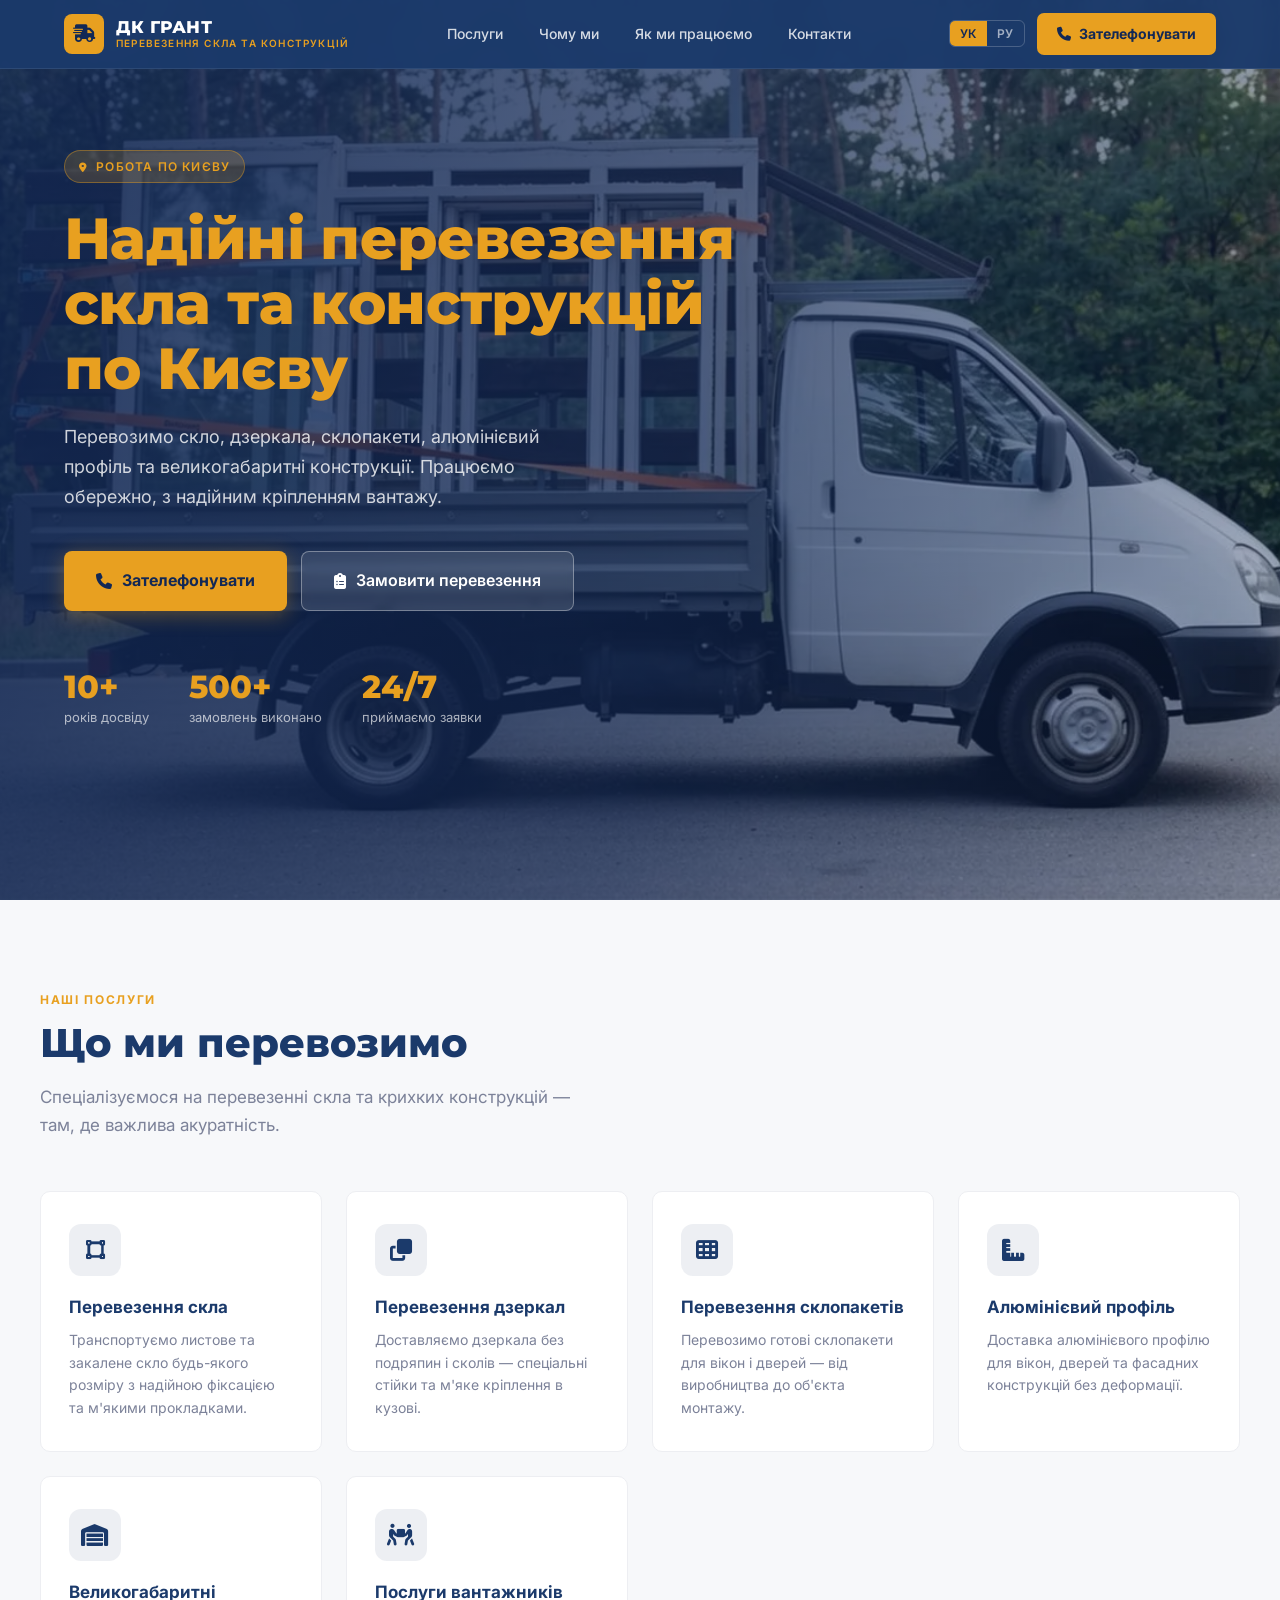
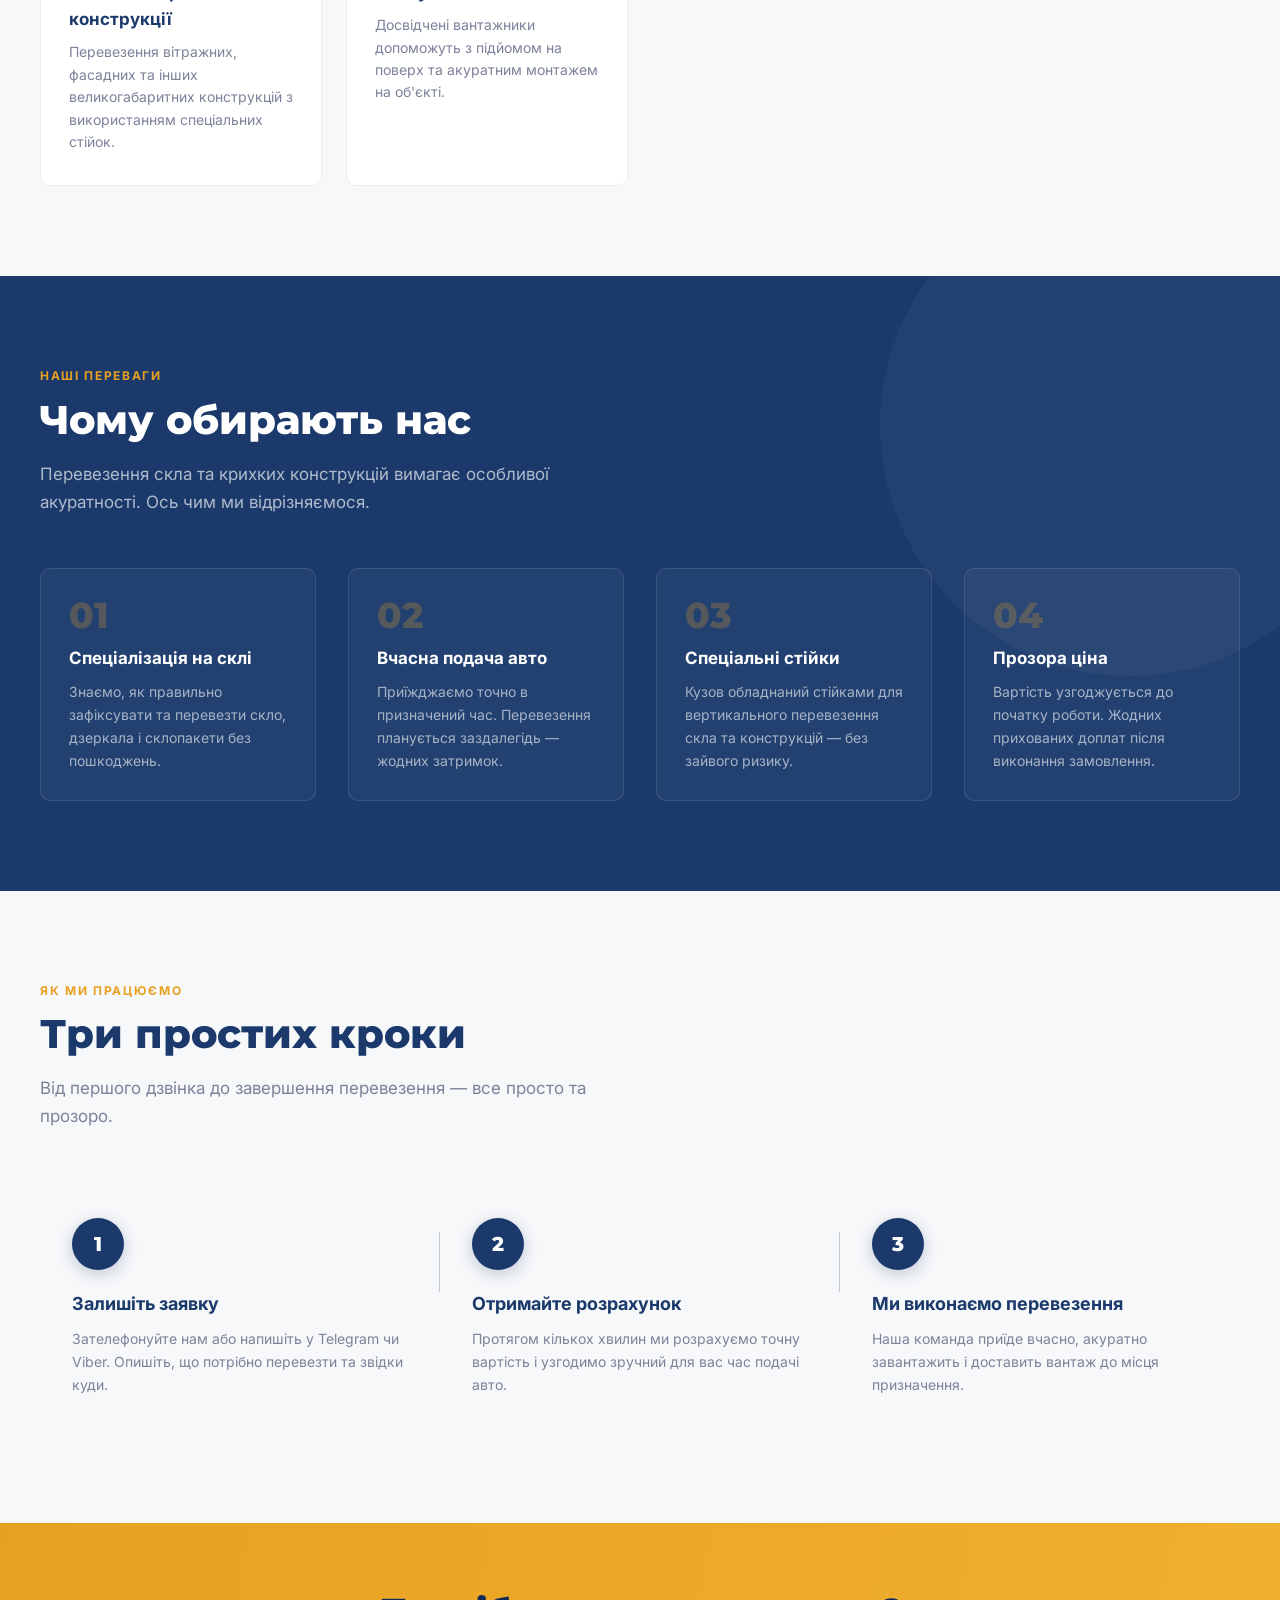
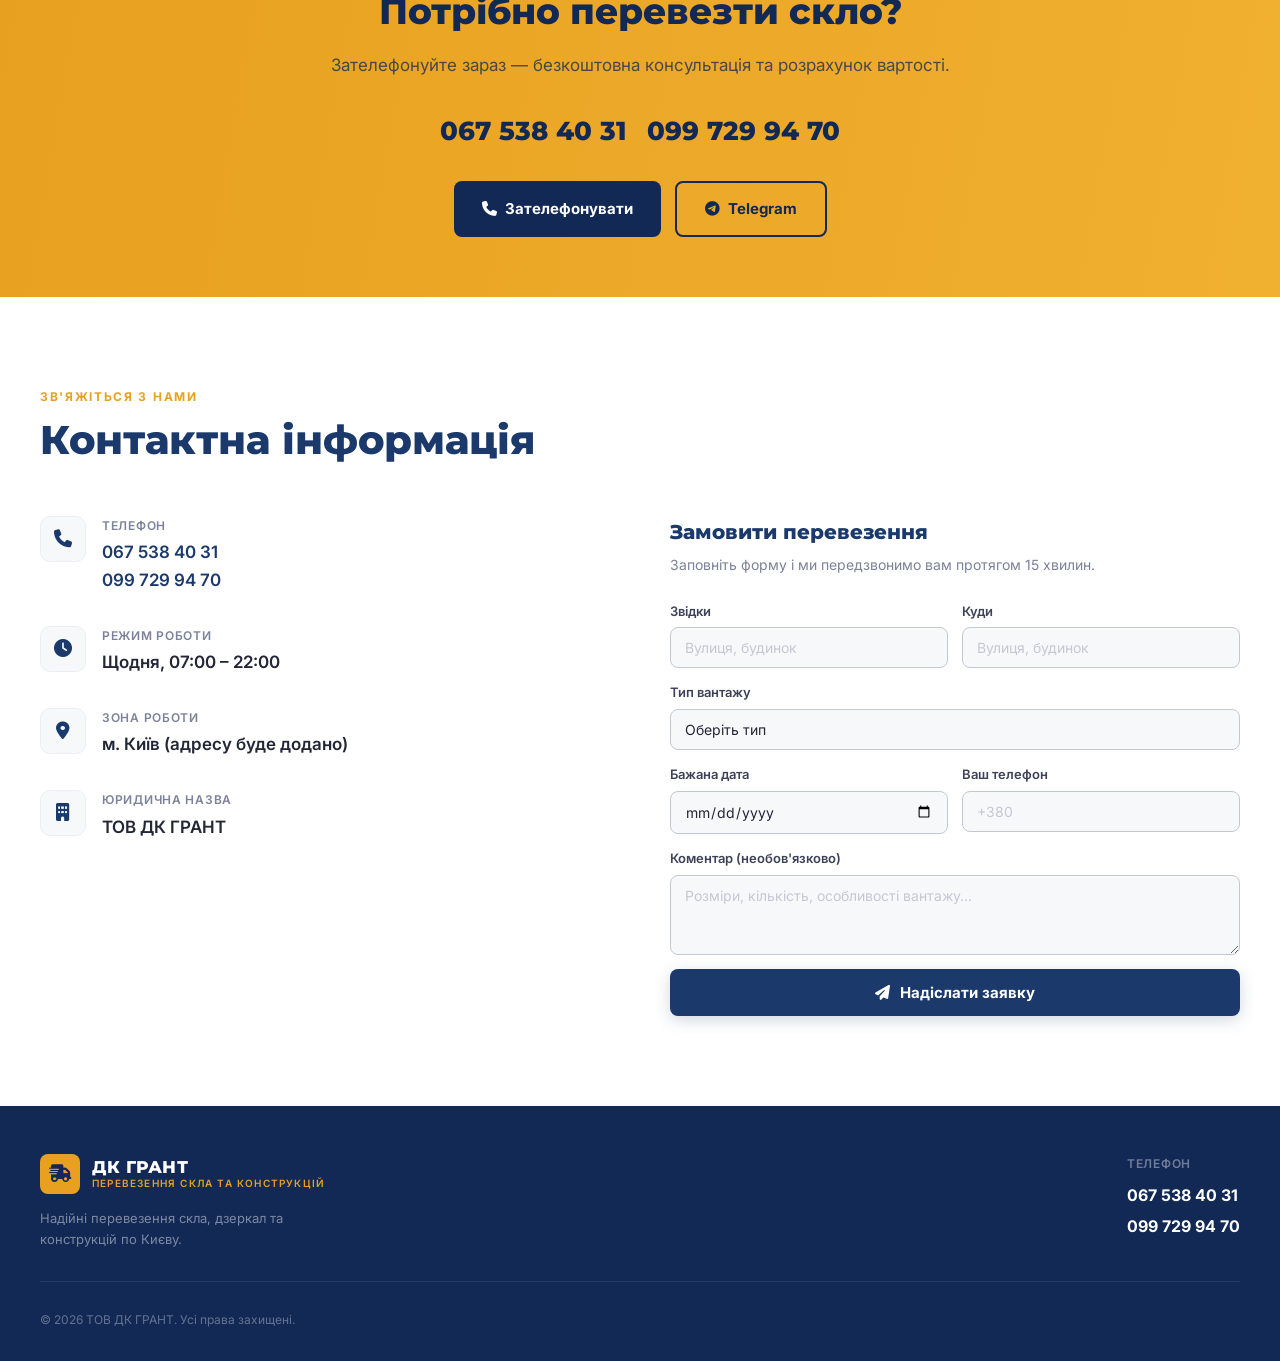
==== commit 635ad88e: "Update index.html" ====
--- a/index.html
+++ b/index.html
@@ -368,9 +368,6 @@
       <a href="https://t.me/+380675384031" target="_blank" rel="noopener" class="btn-outline-dark">
         <i class="fa-brands fa-telegram"></i> Telegram
       </a>
-      <a href="viber://chat?number=%2B380675384031" class="btn-outline-dark">
-        <i class="fa-brands fa-viber"></i> Viber
-      </a>
     </div>
   </div>
 </div>
@@ -397,17 +394,6 @@
             <div class="contact-value">
               <a href="tel:+380675384031">067 538 40 31</a><br>
               <a href="tel:+380997299470">099 729 94 70</a>
-            </div>
-            <div class="messenger-links">
-              <a href="viber://chat?number=%2B380675384031"
-                 class="msg-btn msg-viber">
-                <i class="fa-brands fa-viber"></i> Viber
-              </a>
-              <a href="https://t.me/+380675384031"
-                 target="_blank" rel="noopener"
-                 class="msg-btn msg-telegram">
-                <i class="fa-brands fa-telegram"></i> Telegram
-              </a>
             </div>
           </div>
         </div>
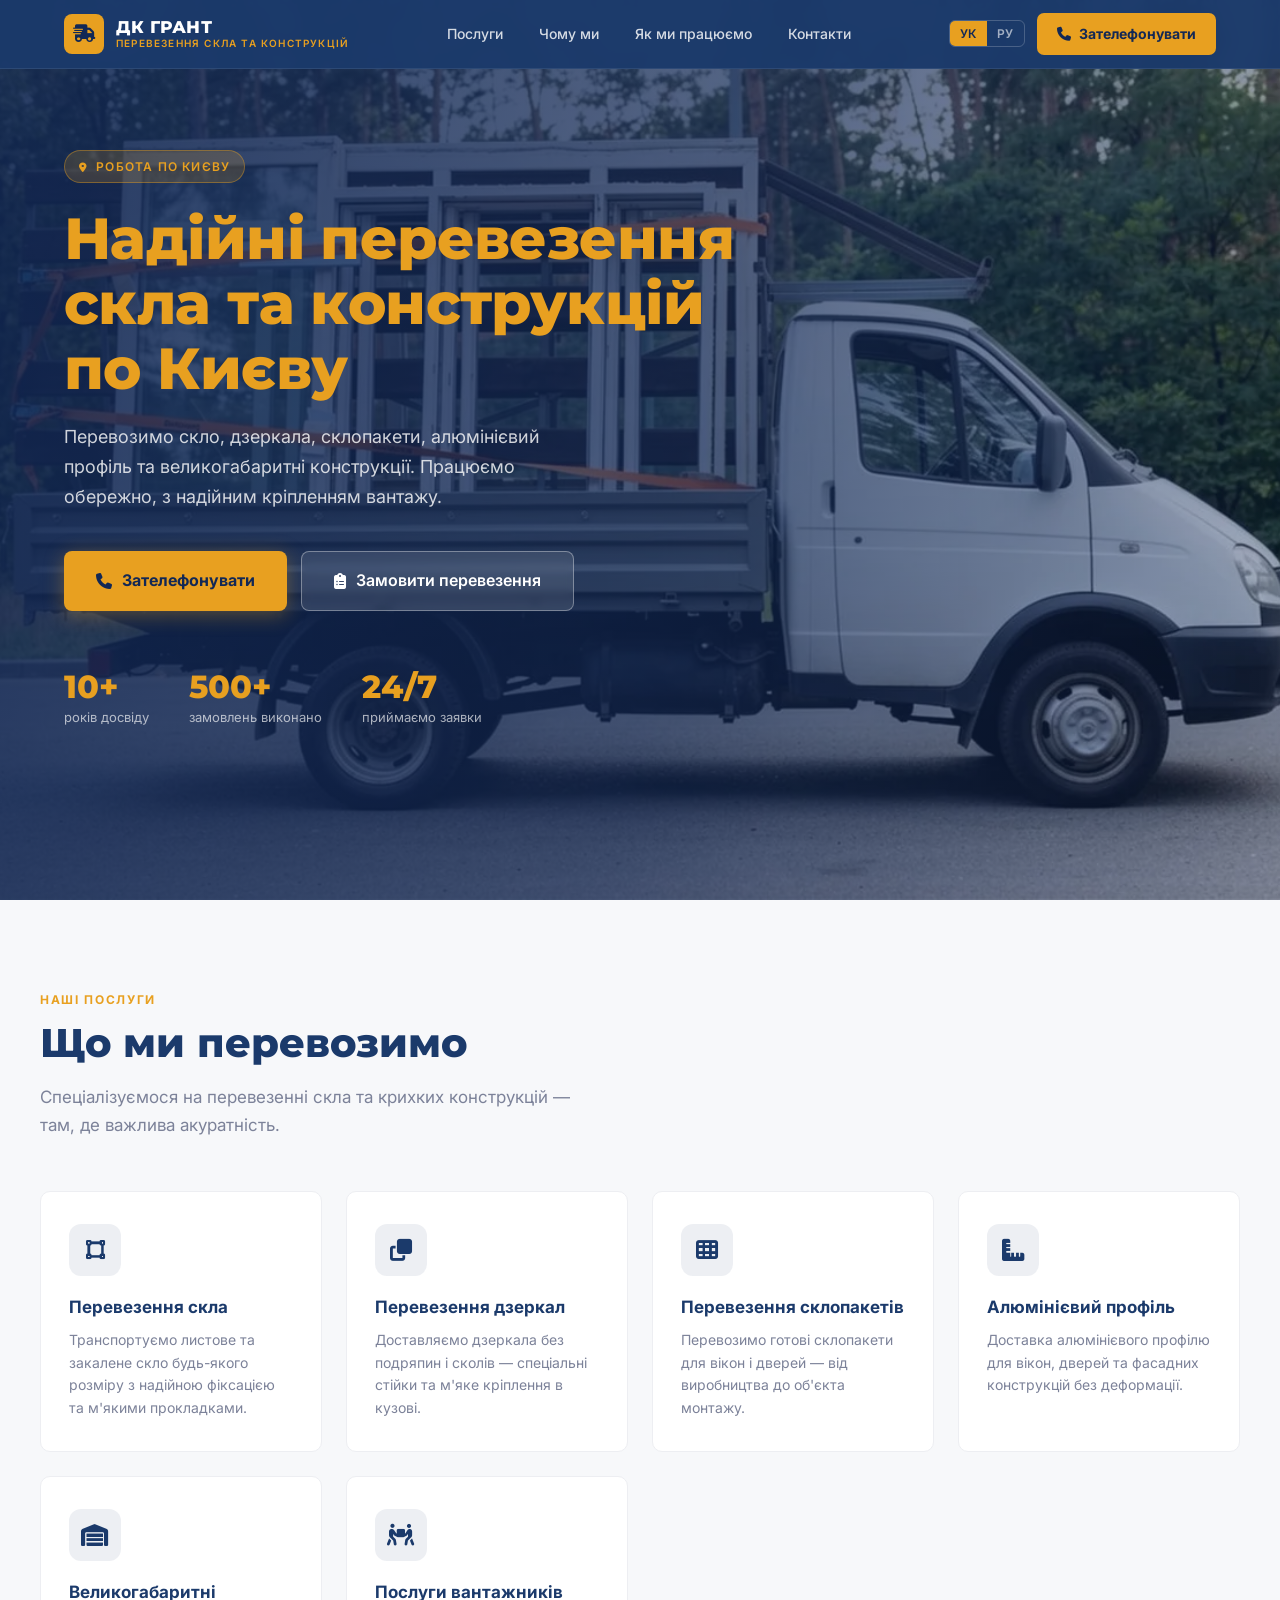
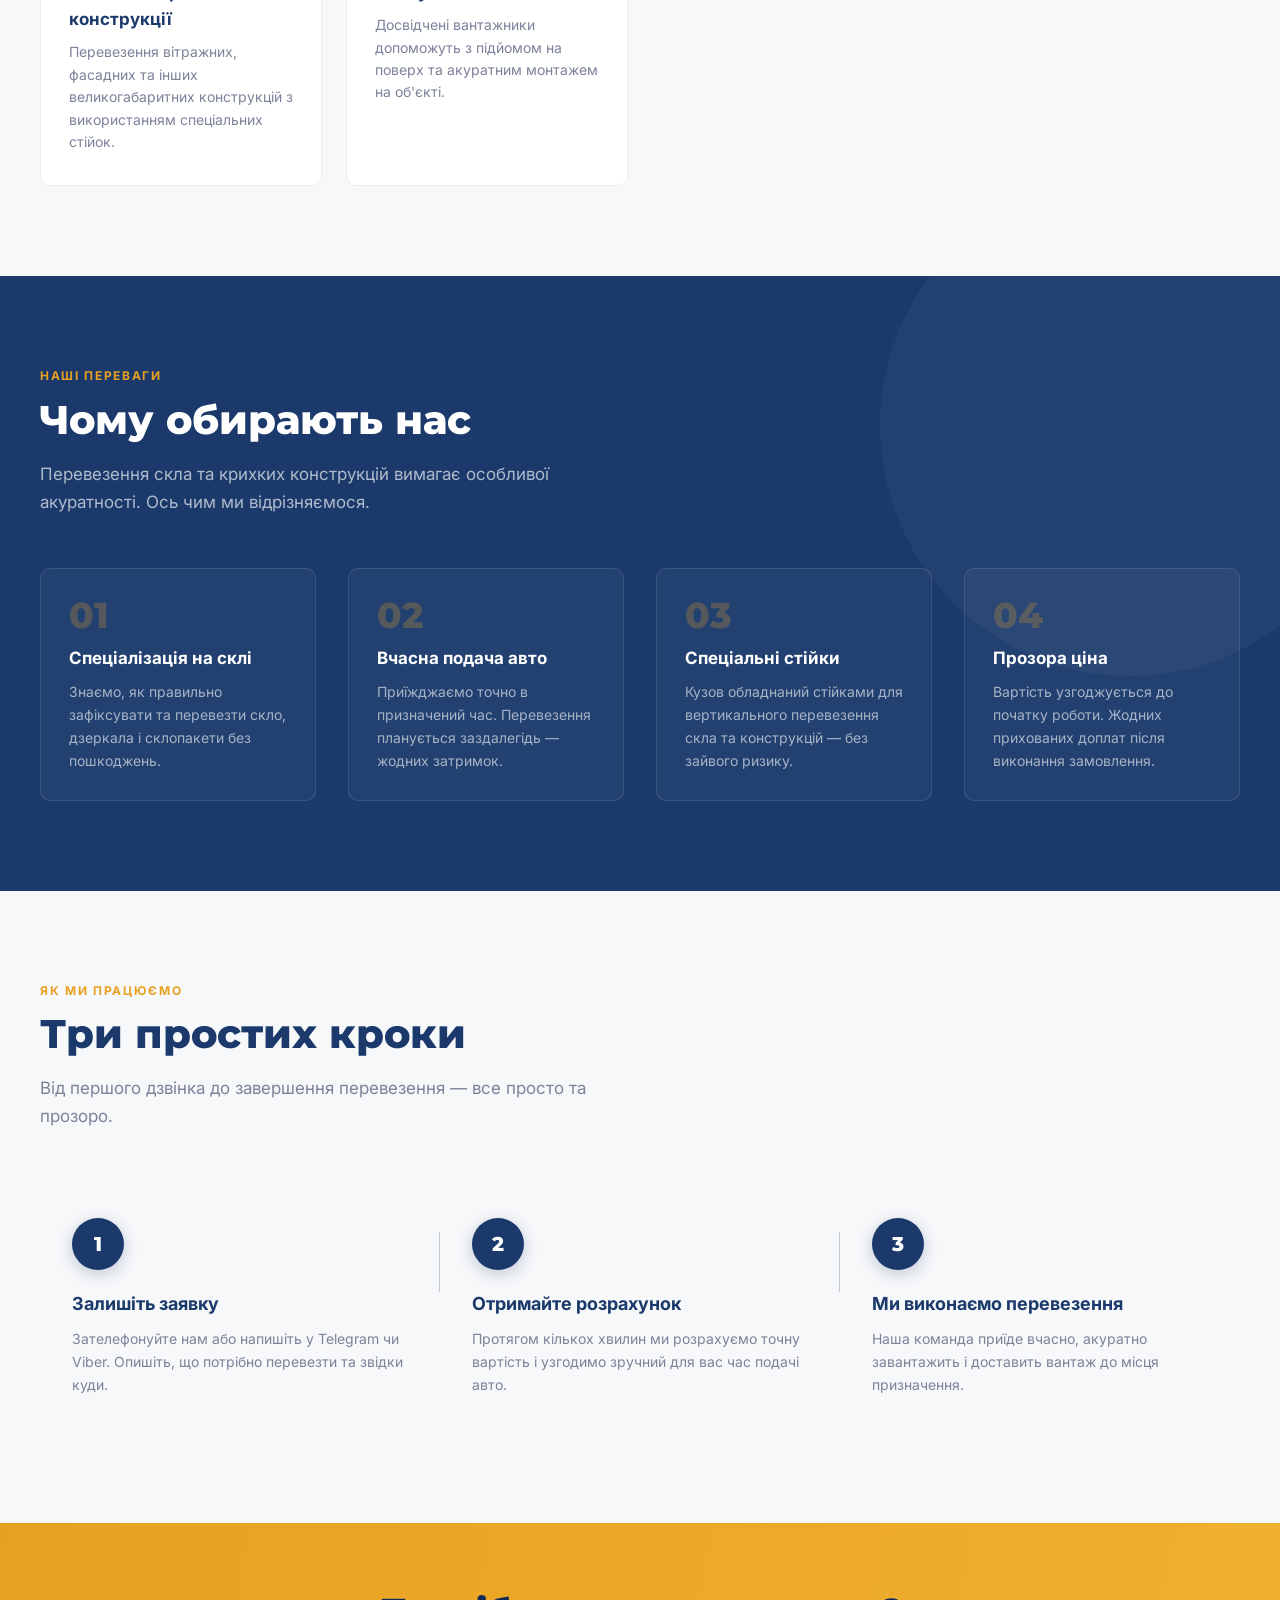
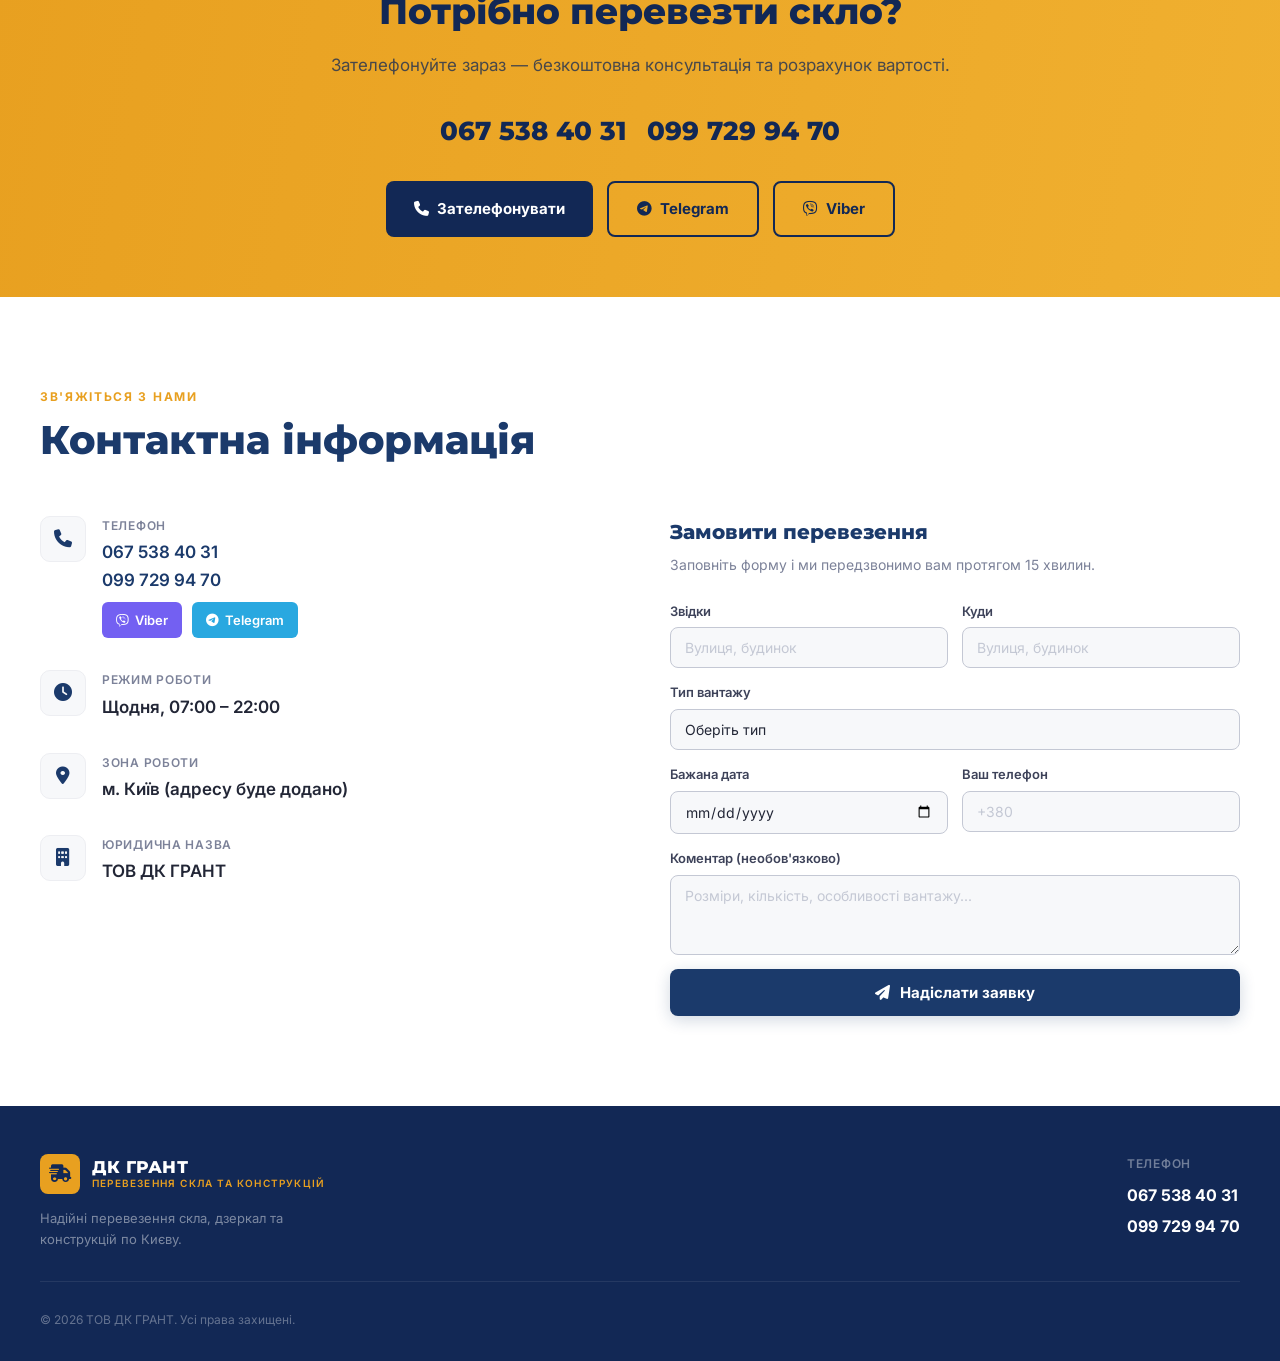
==== commit a824cc17: "Add files via upload" ====
--- a/index.html
+++ b/index.html
@@ -368,6 +368,9 @@
       <a href="https://t.me/+380675384031" target="_blank" rel="noopener" class="btn-outline-dark">
         <i class="fa-brands fa-telegram"></i> Telegram
       </a>
+      <a href="viber://chat?number=%2B380675384031" class="btn-outline-dark">
+        <i class="fa-brands fa-viber"></i> Viber
+      </a>
     </div>
   </div>
 </div>
@@ -395,6 +398,17 @@
               <a href="tel:+380675384031">067 538 40 31</a><br>
               <a href="tel:+380997299470">099 729 94 70</a>
             </div>
+            <div class="messenger-links">
+              <a href="viber://chat?number=%2B380675384031"
+                 class="msg-btn msg-viber">
+                <i class="fa-brands fa-viber"></i> Viber
+              </a>
+              <a href="https://t.me/+380675384031"
+                 target="_blank" rel="noopener"
+                 class="msg-btn msg-telegram">
+                <i class="fa-brands fa-telegram"></i> Telegram
+              </a>
+            </div>
           </div>
         </div>
 
@@ -443,6 +457,13 @@
                data-ru="Заполните форму и мы перезвоним вам в течение 15 минут.">
               Заповніть форму і ми передзвонимо вам протягом 15 хвилин.
             </p>
+
+            <!-- Honeypot: приховане поле-пастка для спам-ботів.
+                 Людина його не бачить і не заповнює. -->
+            <div class="hp-field" aria-hidden="true">
+              <label for="website">Website</label>
+              <input type="text" id="website" name="website" tabindex="-1" autocomplete="off">
+            </div>
 
             <div class="form-row">
               <div class="form-group">
--- a/css/style.css
+++ b/css/style.css
@@ -383,6 +383,16 @@
 
 /* ── ORDER FORM ──────────────────────────────────────────── */
 .order-form { background: var(--white); }
+
+/* Honeypot — приховане поле-пастка для спам-ботів */
+.hp-field {
+  position: absolute;
+  left: -9999px;
+  top: -9999px;
+  height: 0;
+  width: 0;
+  overflow: hidden;
+}
 .order-form h3 {
   font-family: "Montserrat", sans-serif; font-weight: 800;
   font-size: 20px; color: var(--blue); margin-bottom: 6px;
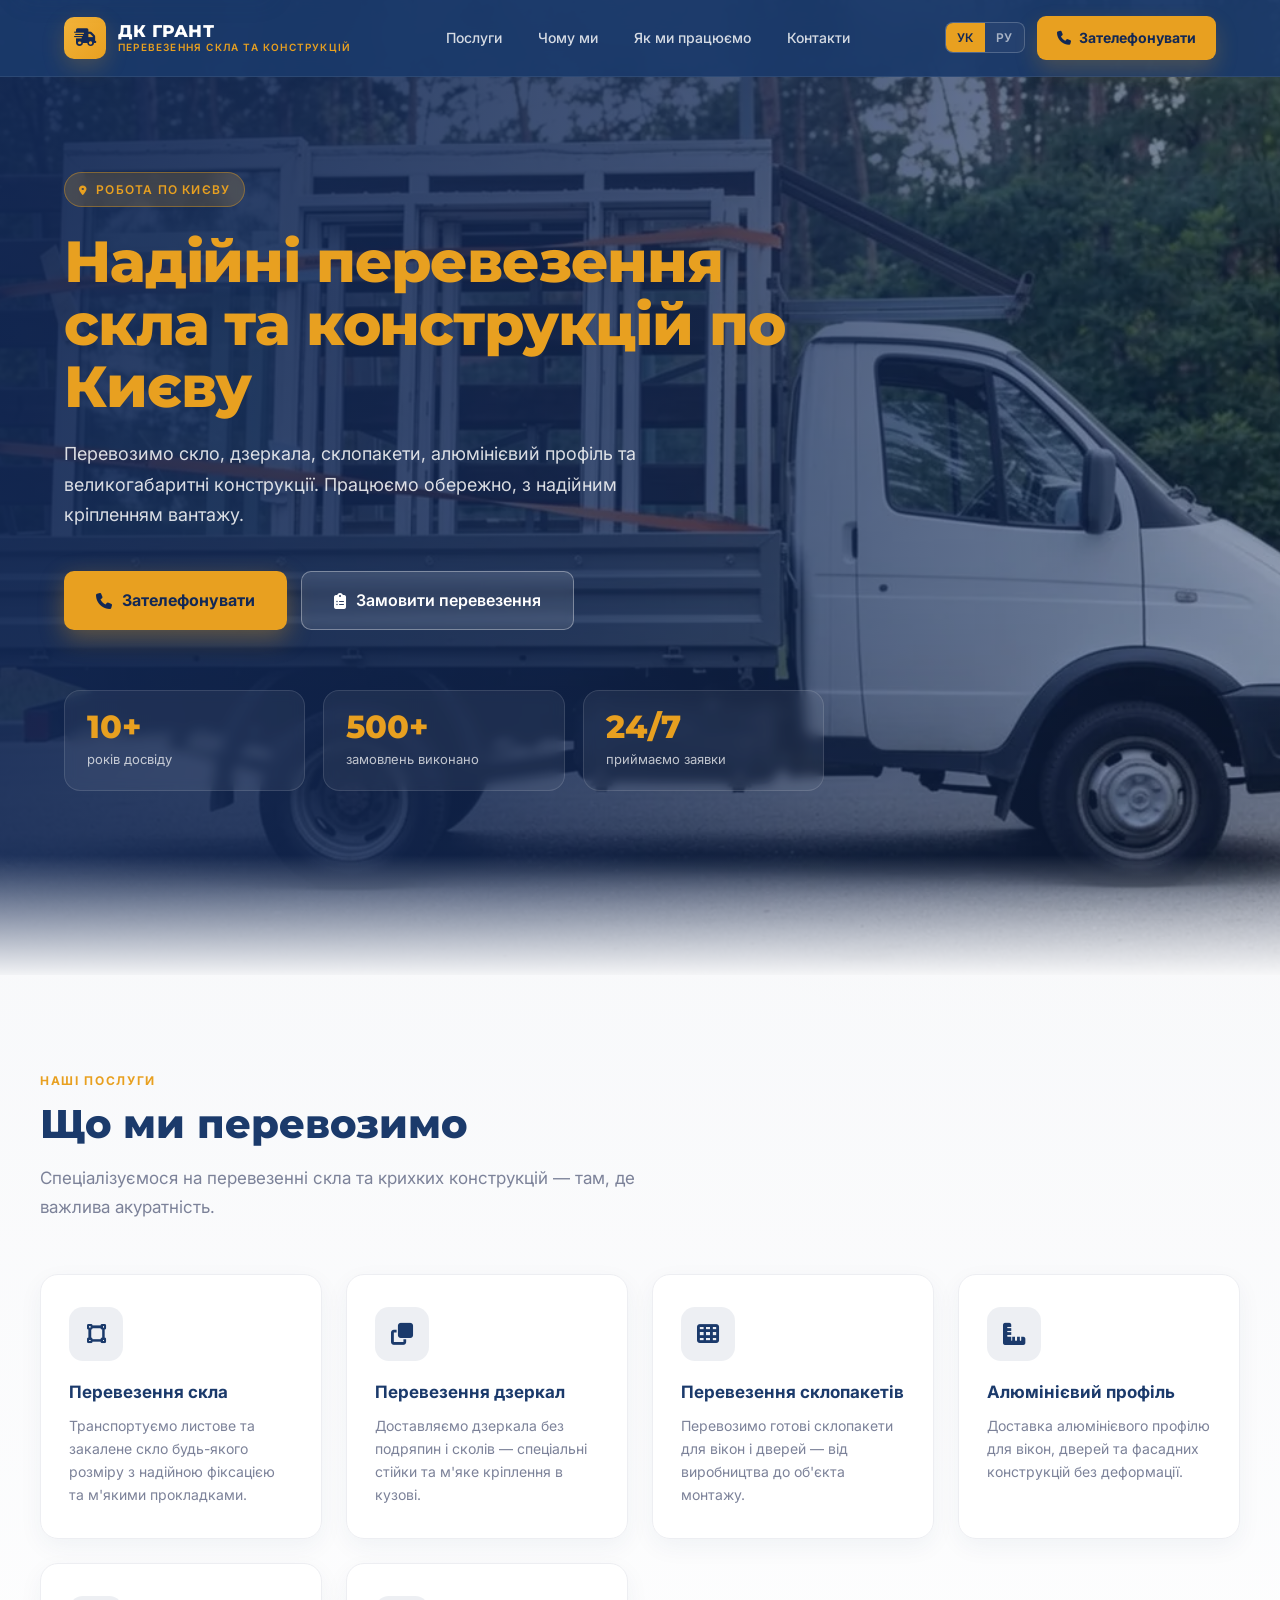
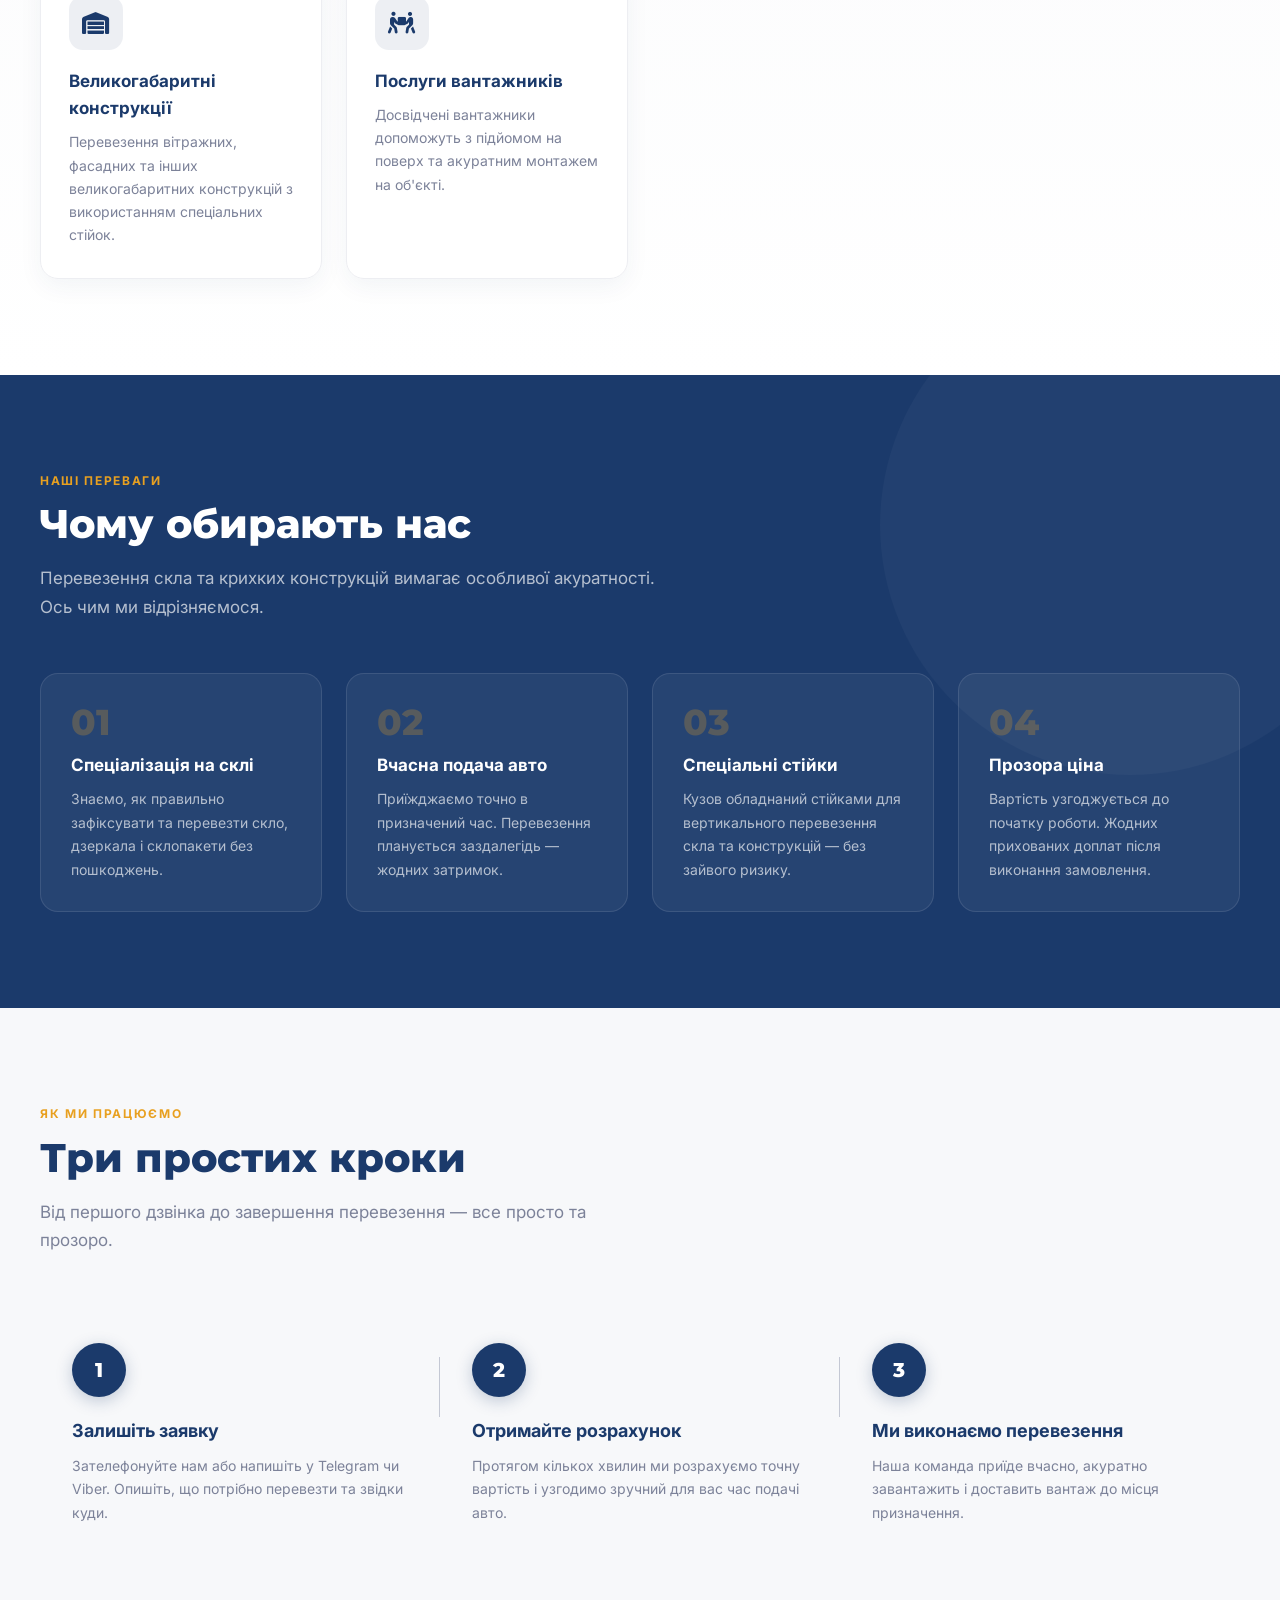
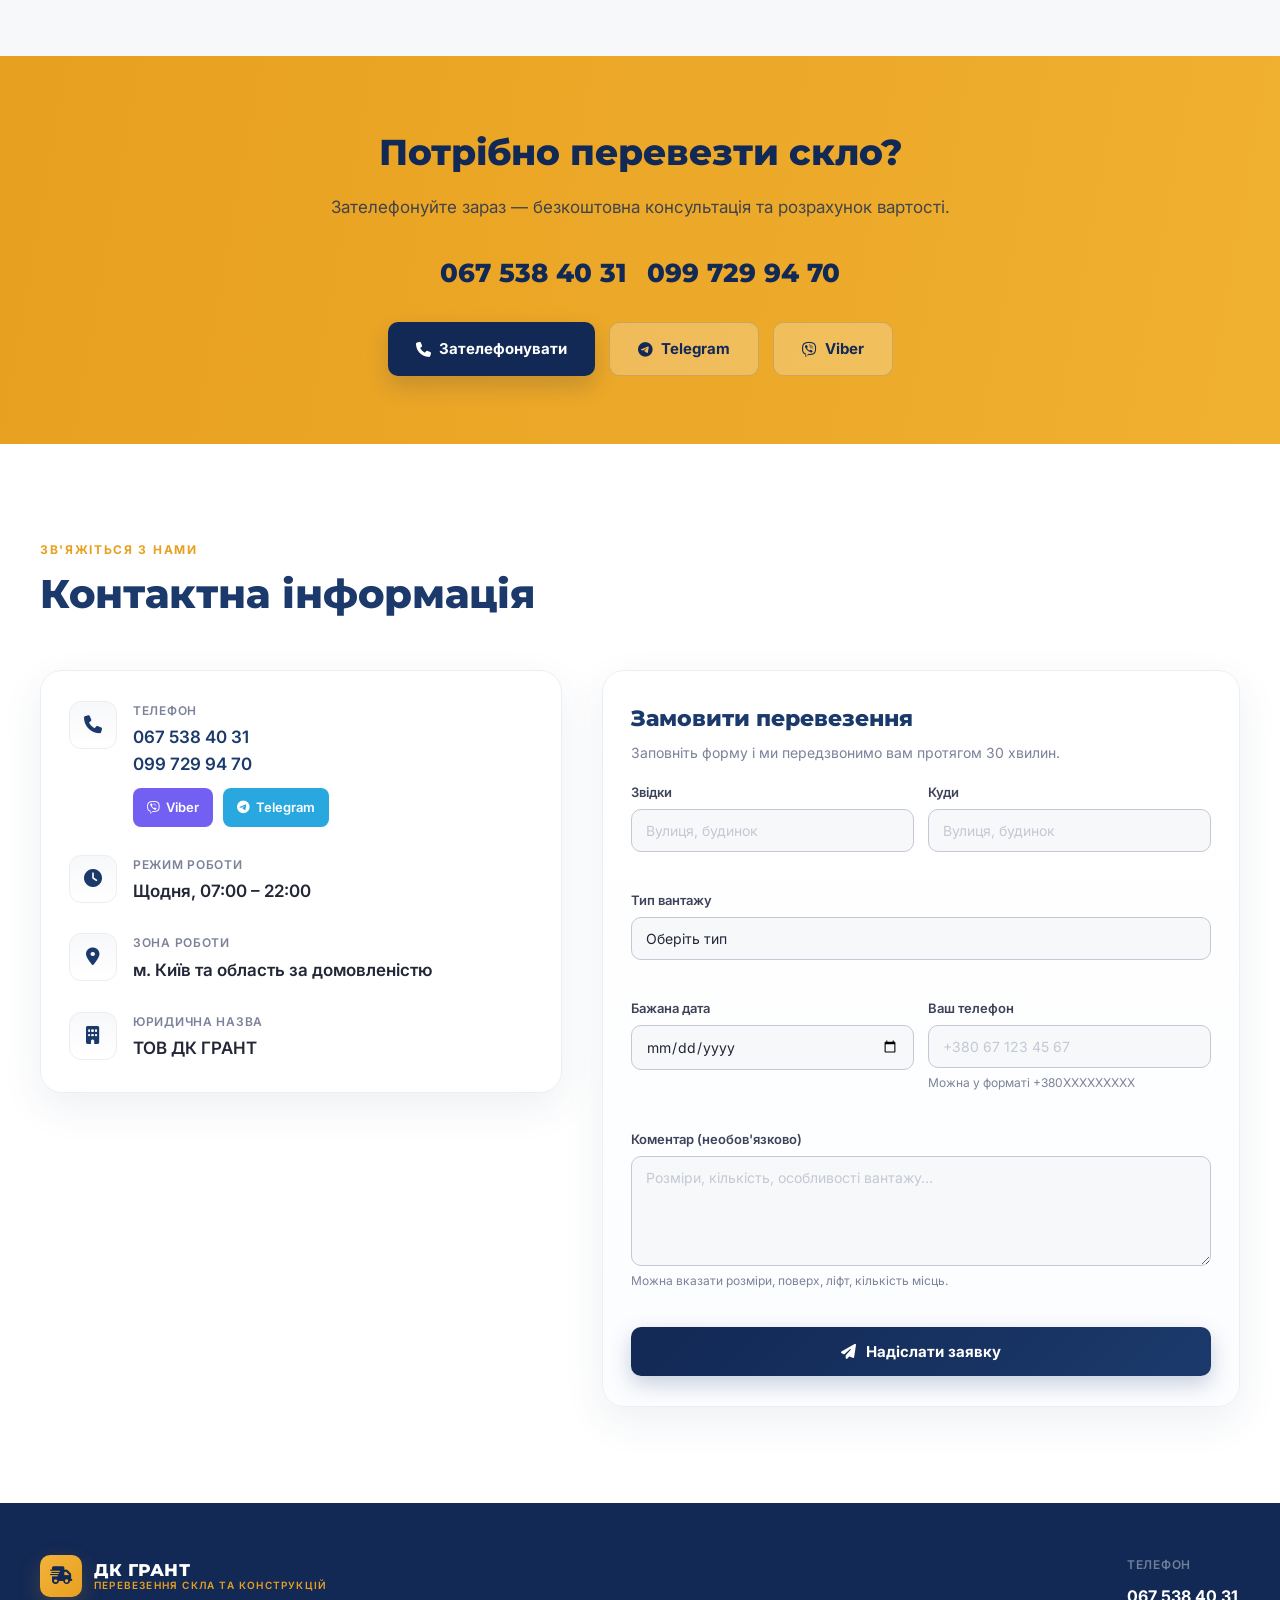
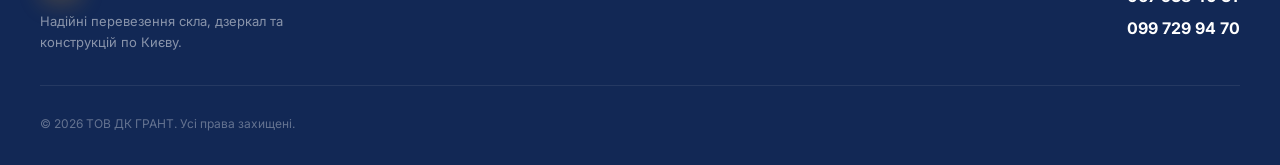
==== commit e22df4f7: "Add files via upload" ====
--- a/index.html
+++ b/index.html
@@ -9,9 +9,18 @@
   <meta id="meta-desc" name="description"
         content="Перевезення скла, дзеркал, склопакетів, алюмінієвого профілю та великогабаритних конструкцій у Києві. Послуги вантажників. Телефон: 067 538 40 31">
   <meta name="robots" content="index, follow">
-  <meta property="og:title"       content="ДК ГРАНТ — Перевезення скла та склоконструкцій">
+  <meta name="format-detection" content="telephone=no">
+  <link rel="canonical" href="https://dkgrant.site/">
+  <meta property="og:locale" content="uk_UA">
+  <meta property="og:title" content="ДК ГРАНТ — Перевезення скла та склоконструкцій">
   <meta property="og:description" content="Перевезення скла, дзеркал, склопакетів по Києву. Телефон: 067 538 40 31">
-  <meta property="og:type"        content="website">
+  <meta property="og:type" content="website">
+  <meta property="og:url" content="https://dkgrant.site/">
+  <meta property="og:image" content="https://dkgrant.site/img/hero.webp">
+  <meta name="twitter:card" content="summary_large_image">
+  <meta name="twitter:title" content="ДК ГРАНТ — Перевезення скла та склоконструкцій">
+  <meta name="twitter:description" content="Перевезення скла, дзеркал, склопакетів по Києву. Телефон: 067 538 40 31">
+  <meta name="twitter:image" content="https://dkgrant.site/img/hero.webp">
 
   <!-- Favicons -->
   <link rel="icon" href="favicon.ico" sizes="any">
@@ -31,14 +40,47 @@
 
   <!-- Styles -->
   <link rel="stylesheet" href="css/style.css">
+
+  <script type="application/ld+json">
+    {
+      "@context": "https://schema.org",
+      "@type": "LocalBusiness",
+      "name": "ДК ГРАНТ",
+      "url": "https://dkgrant.site/",
+      "image": "https://dkgrant.site/img/hero.webp",
+      "telephone": ["+380675384031", "+380997299470"],
+      "areaServed": "Київ",
+      "description": "Перевезення скла, дзеркал, склопакетів, алюмінієвого профілю та великогабаритних конструкцій у Києві.",
+      "address": {
+        "@type": "PostalAddress",
+        "addressLocality": "Київ",
+        "addressCountry": "UA"
+      },
+      "openingHoursSpecification": {
+        "@type": "OpeningHoursSpecification",
+        "dayOfWeek": [
+          "Monday",
+          "Tuesday",
+          "Wednesday",
+          "Thursday",
+          "Friday",
+          "Saturday",
+          "Sunday"
+        ],
+        "opens": "07:00",
+        "closes": "22:00"
+      }
+    }
+  </script>
 </head>
 <body>
+<a class="skip-link" href="#main-content">Перейти до основного вмісту</a>
 
 <!-- ═══════════════════════════════════════ HEADER ══════════ -->
 <header id="site-header">
   <div class="header-inner">
 
-    <a href="#" class="logo">
+    <a href="#main-content" class="logo" aria-label="ДК ГРАНТ — на головний екран">
       <div class="logo-icon"><i class="fa-solid fa-truck-fast"></i></div>
       <div class="logo-text">
         <div class="logo-name">ДК ГРАНТ</div>
@@ -48,7 +90,7 @@
       </div>
     </a>
 
-    <nav>
+    <nav aria-label="Основна навігація">
       <a href="#services" data-uk="Послуги"        data-ru="Услуги">Послуги</a>
       <a href="#why"      data-uk="Чому ми"        data-ru="Почему мы">Чому ми</a>
       <a href="#how"      data-uk="Як ми працюємо" data-ru="Как мы работаем">Як ми працюємо</a>
@@ -56,15 +98,15 @@
     </nav>
 
     <div class="header-right">
-      <div class="lang-switcher">
-        <button class="lang-btn active" onclick="setLang('uk')">УК</button>
-        <button class="lang-btn"        onclick="setLang('ru')">РУ</button>
-      </div>
-      <a href="tel:+380675384031" class="btn-call-header">
+      <div class="lang-switcher" role="group" aria-label="Вибір мови">
+        <button type="button" class="lang-btn active" onclick="setLang('uk')" aria-pressed="true">УК</button>
+        <button type="button" class="lang-btn" onclick="setLang('ru')" aria-pressed="false">РУ</button>
+      </div>
+      <a href="tel:+380675384031" class="btn-call-header" aria-label="Зателефонувати за номером 067 538 40 31">
         <i class="fa-solid fa-phone"></i>
         <span data-uk="Зателефонувати" data-ru="Позвонить">Зателефонувати</span>
       </a>
-      <button class="burger" id="burger" aria-label="Меню">
+      <button class="burger" id="burger" type="button" aria-label="Відкрити меню" aria-controls="mobile-nav" aria-expanded="false">
         <span></span><span></span><span></span>
       </button>
     </div>
@@ -72,14 +114,14 @@
   </div>
 </header>
 
-<div class="mobile-nav" id="mobile-nav">
+<div class="mobile-nav" id="mobile-nav" aria-label="Мобільна навігація" hidden>
   <a href="#services" data-uk="Послуги"        data-ru="Услуги">Послуги</a>
   <a href="#why"      data-uk="Чому ми"        data-ru="Почему мы">Чому ми</a>
   <a href="#how"      data-uk="Як ми працюємо" data-ru="Как мы работаем">Як ми працюємо</a>
   <a href="#contacts" data-uk="Контакти"       data-ru="Контакты">Контакти</a>
 </div>
 
-<main>
+<main id="main-content">
 
 <!-- ═══════════════════════════════════════ HERO ════════════ -->
 <section class="hero" aria-label="Головний екран">
@@ -388,7 +430,7 @@
     <div class="contacts-grid">
 
       <!-- Left: contact info -->
-      <div class="fade-up">
+      <div class="fade-up contact-summary-card">
         <div class="contact-item">
           <div class="contact-icon"><i class="fa-solid fa-phone"></i></div>
           <div>
@@ -400,12 +442,12 @@
             </div>
             <div class="messenger-links">
               <a href="viber://chat?number=%2B380675384031"
-                 class="msg-btn msg-viber">
+                 class="msg-btn msg-viber" aria-label="Написати у Viber">
                 <i class="fa-brands fa-viber"></i> Viber
               </a>
               <a href="https://t.me/+380675384031"
                  target="_blank" rel="noopener"
-                 class="msg-btn msg-telegram">
+                 class="msg-btn msg-telegram" aria-label="Написати у Telegram">
                 <i class="fa-brands fa-telegram"></i> Telegram
               </a>
             </div>
@@ -429,8 +471,8 @@
             <div class="contact-label"
                  data-uk="Зона роботи" data-ru="Зона работы">Зона роботи</div>
             <div class="contact-value"
-                 data-uk="м. Київ (адресу буде додано)"
-                 data-ru="г. Киев (адрес будет добавлен)">м. Київ (адресу буде додано)</div>
+                 data-uk="м. Київ та область за домовленістю"
+                 data-ru="г. Киев и область по договорённости">м. Київ та область за домовленістю</div>
           </div>
         </div>
 
@@ -449,13 +491,13 @@
         <div class="order-form">
 
           <!-- Form -->
-          <form id="order-form" novalidate>
+          <form id="order-form" novalidate aria-describedby="form-status">
             <h3 data-uk="Замовити перевезення"
                 data-ru="Заказать перевозку">Замовити перевезення</h3>
             <p class="form-subtitle"
-               data-uk="Заповніть форму і ми передзвонимо вам протягом 15 хвилин."
-               data-ru="Заполните форму и мы перезвоним вам в течение 15 минут.">
-              Заповніть форму і ми передзвонимо вам протягом 15 хвилин.
+               data-uk="Заповніть форму і ми передзвонимо вам протягом 30 хвилин."
+               data-ru="Заполните форму и мы перезвоним вам в течение 30 минут.">
+              Заповніть форму і ми передзвонимо вам протягом 30 хвилин.
             </p>
 
             <!-- Honeypot: приховане поле-пастка для спам-ботів.
@@ -465,18 +507,22 @@
               <input type="text" id="website" name="website" tabindex="-1" autocomplete="off">
             </div>
 
+            <div class="form-notice" id="form-status" role="status" aria-live="polite"></div>
+
             <div class="form-row">
               <div class="form-group">
                 <label for="from"
                        data-uk="Звідки" data-ru="Откуда">Звідки</label>
                 <input id="from" name="from" type="text"
-                       placeholder="Вулиця, будинок" required>
+                       placeholder="Вулиця, будинок" autocomplete="street-address" required>
+                <div class="field-error" id="from-error"></div>
               </div>
               <div class="form-group">
                 <label for="to"
                        data-uk="Куди" data-ru="Куда">Куди</label>
                 <input id="to" name="to" type="text"
-                       placeholder="Вулиця, будинок" required>
+                       placeholder="Вулиця, будинок" autocomplete="street-address" required>
+                <div class="field-error" id="to-error"></div>
               </div>
             </div>
 
@@ -499,6 +545,7 @@
                 <option value="other"
                         data-uk="Інше" data-ru="Другое">Інше</option>
               </select>
+              <div class="field-error" id="cargo-error"></div>
             </div>
 
             <div class="form-row">
@@ -506,12 +553,15 @@
                 <label for="date"
                        data-uk="Бажана дата" data-ru="Желаемая дата">Бажана дата</label>
                 <input id="date" name="date" type="date">
+                <div class="field-error" id="date-error"></div>
               </div>
               <div class="form-group">
                 <label for="phone"
                        data-uk="Ваш телефон" data-ru="Ваш телефон">Ваш телефон</label>
                 <input id="phone" name="phone" type="tel"
-                       placeholder="+380" required>
+                       inputmode="tel" autocomplete="tel" placeholder="+380 67 123 45 67" required>
+                <div class="field-hint" data-uk="Можна у форматі +380XXXXXXXXX" data-ru="Можно в формате +380XXXXXXXXX">Можна у форматі +380XXXXXXXXX</div>
+                <div class="field-error" id="phone-error"></div>
               </div>
             </div>
 
@@ -521,6 +571,10 @@
                      data-ru="Комментарий (необязательно)">Коментар (необов'язково)</label>
               <textarea id="comment" name="comment"
                         placeholder="Розміри, кількість, особливості вантажу..."></textarea>
+              <div class="field-hint"
+                   data-uk="Можна вказати розміри, поверх, ліфт, кількість місць." 
+                   data-ru="Можно указать размеры, этаж, лифт, количество мест.">Можна вказати розміри, поверх, ліфт, кількість місць.</div>
+              <div class="field-error" id="comment-error"></div>
             </div>
 
             <button type="submit" class="form-submit" id="form-submit">
@@ -530,12 +584,12 @@
           </form>
 
           <!-- Success state -->
-          <div class="form-success" id="form-success">
+          <div class="form-success" id="form-success" role="status" aria-live="polite">
             <i class="fa-solid fa-circle-check"></i>
             <h4 data-uk="Заявку прийнято!" data-ru="Заявка принята!">Заявку прийнято!</h4>
-            <p  data-uk="Ми передзвонимо вам протягом 15 хвилин."
-                data-ru="Мы перезвоним вам в течение 15 минут.">
-              Ми передзвонимо вам протягом 15 хвилин.
+            <p  data-uk="Ми передзвонимо вам протягом 30 хвилин."
+                data-ru="Мы перезвоним вам в течение 30 минут.">
+              Ми передзвонимо вам протягом 30 хвилин.
             </p>
           </div>
 
@@ -553,7 +607,7 @@
   <div class="footer-inner">
     <div class="footer-top">
       <div>
-        <a href="#" class="logo">
+        <a href="#main-content" class="logo" aria-label="ДК ГРАНТ — перейти на головний екран">
           <div class="logo-icon"><i class="fa-solid fa-truck-fast"></i></div>
           <div class="logo-text">
             <div class="logo-name">ДК ГРАНТ</div>
@@ -569,8 +623,7 @@
         </p>
       </div>
       <div class="footer-phones">
-        <div class="contact-label"
-             style="color:rgba(255,255,255,0.4);margin-bottom:10px;"
+        <div class="contact-label footer-phone-label"
              data-uk="Телефон" data-ru="Телефон">Телефон</div>
         <a href="tel:+380675384031">067 538 40 31</a>
         <a href="tel:+380997299470">099 729 94 70</a>
@@ -587,12 +640,12 @@
 </footer>
 
 <!-- Scroll-to-top -->
-<button id="scroll-top" aria-label="Вгору">
+<button id="scroll-top" type="button" aria-label="Вгору">
   <i class="fa-solid fa-chevron-up"></i>
 </button>
 
 <!-- Scripts -->
-<script src="js/main.js"></script>
+<script src="js/main.js" defer></script>
 
 </body>
 </html>
--- a/css/style.css
+++ b/css/style.css
@@ -13,47 +13,84 @@
   --white:       #ffffff;
   --gray-50:     #F7F8FA;
   --gray-100:    #EDEEF2;
+  --gray-200:    #DDE1EA;
   --gray-300:    #C4C8D4;
   --gray-500:    #7C8299;
   --gray-700:    #3D4259;
   --gray-900:    #1A1D2E;
   --text:        #222636;
+  --success:     #15803d;
+  --success-bg:  #ecfdf3;
+  --danger:      #c62828;
+  --danger-bg:   #fff1f2;
   --radius:      10px;
+  --radius-lg:   18px;
   --shadow:      0 4px 24px rgba(27,58,107,0.10);
   --shadow-lg:   0 8px 40px rgba(27,58,107,0.16);
   --transition:  0.22s ease;
 }
 
-html { scroll-behavior: smooth; }
+html { scroll-behavior: smooth; scroll-padding-top: 88px; }
 body {
   font-family: "Inter", sans-serif;
   color: var(--text);
+  background:
+    radial-gradient(circle at top right, rgba(232,160,32,0.08), transparent 22%),
+    linear-gradient(180deg, #ffffff 0%, #fbfcff 100%);
+  line-height: 1.6;
+  text-rendering: optimizeLegibility;
+  -webkit-font-smoothing: antialiased;
+}
+
+a, button, input, select, textarea { -webkit-tap-highlight-color: transparent; }
+img { max-width: 100%; display: block; }
+
+.skip-link {
+  position: absolute;
+  left: 16px;
+  top: -48px;
+  z-index: 1000;
   background: var(--white);
-  line-height: 1.6;
+  color: var(--blue-dark);
+  padding: 10px 14px;
+  border-radius: 8px;
+  text-decoration: none;
+  box-shadow: var(--shadow);
+  transition: top var(--transition);
+}
+.skip-link:focus { top: 12px; }
+
+:focus-visible {
+  outline: 3px solid rgba(232,160,32,0.65);
+  outline-offset: 3px;
 }
 
 /* ── HEADER ─────────────────────────────────────────────── */
 header {
   position: fixed; top: 0; left: 0; right: 0; z-index: 100;
-  background: rgba(27,58,107,0.97);
-  backdrop-filter: blur(8px);
+  background: rgba(27,58,107,0.92);
+  backdrop-filter: blur(14px);
   border-bottom: 1px solid rgba(255,255,255,0.08);
-  transition: box-shadow var(--transition);
-}
-header.scrolled { box-shadow: 0 2px 20px rgba(0,0,0,0.25); }
+  transition: box-shadow var(--transition), background var(--transition);
+}
+header.scrolled {
+  box-shadow: 0 2px 20px rgba(0,0,0,0.25);
+  background: rgba(18,40,85,0.96);
+}
 
 .header-inner {
   max-width: 1200px; margin: 0 auto; padding: 0 24px;
   display: flex; align-items: center; justify-content: space-between;
-  height: 68px;
+  height: 76px;
 }
 
 .logo {
   display: flex; align-items: center; gap: 12px; text-decoration: none;
 }
 .logo-icon {
-  width: 40px; height: 40px; background: var(--accent);
-  border-radius: 8px; display: flex; align-items: center; justify-content: center;
+  width: 42px; height: 42px; background: linear-gradient(135deg, #f2b33a, var(--accent));
+  border-radius: 10px; display: flex; align-items: center; justify-content: center;
+  box-shadow: 0 8px 22px rgba(232,160,32,0.22);
 }
 .logo-icon i { color: var(--blue-dark); font-size: 18px; }
 .logo-text { line-height: 1.15; }
@@ -69,20 +106,21 @@
 nav { display: flex; gap: 8px; }
 nav a {
   color: rgba(255,255,255,0.82); text-decoration: none;
-  font-size: 14px; font-weight: 500; padding: 8px 14px;
-  border-radius: 6px; transition: background var(--transition), color var(--transition);
-}
-nav a:hover { background: rgba(255,255,255,0.1); color: var(--white); }
+  font-size: 14px; font-weight: 500; padding: 10px 14px;
+  border-radius: 8px; transition: background var(--transition), color var(--transition), transform var(--transition);
+}
+nav a:hover { background: rgba(255,255,255,0.1); color: var(--white); transform: translateY(-1px); }
 
 .header-right { display: flex; align-items: center; gap: 12px; }
 
 .lang-switcher {
   display: flex; border: 1px solid rgba(255,255,255,0.2);
-  border-radius: 6px; overflow: hidden;
+  border-radius: 8px; overflow: hidden;
+  background: rgba(255,255,255,0.04);
 }
 .lang-btn {
   background: none; border: none; color: rgba(255,255,255,0.6);
-  font-size: 12px; font-weight: 600; padding: 5px 10px; cursor: pointer;
+  font-size: 12px; font-weight: 600; padding: 7px 11px; cursor: pointer;
   transition: background var(--transition), color var(--transition);
   font-family: "Inter", sans-serif; letter-spacing: 0.05em;
 }
@@ -92,9 +130,10 @@
 .btn-call-header {
   background: var(--accent); color: var(--blue-dark); border: none; cursor: pointer;
   font-family: "Inter", sans-serif; font-weight: 700; font-size: 14px;
-  padding: 10px 20px; border-radius: 7px; text-decoration: none;
+  padding: 11px 20px; border-radius: 9px; text-decoration: none;
   display: flex; align-items: center; gap: 8px;
-  transition: background var(--transition), transform var(--transition);
+  transition: background var(--transition), transform var(--transition), box-shadow var(--transition);
+  box-shadow: 0 10px 22px rgba(232,160,32,0.22);
 }
 .btn-call-header:hover { background: var(--accent-dark); transform: translateY(-1px); }
 
@@ -110,8 +149,9 @@
 /* ── MOBILE NAV ──────────────────────────────────────────── */
 .mobile-nav {
   display: none; flex-direction: column;
-  background: var(--blue-dark); border-top: 1px solid rgba(255,255,255,0.08);
-  padding: 16px 24px; position: fixed; top: 68px; left: 0; right: 0; z-index: 99;
+  background: rgba(18,40,85,0.98); border-top: 1px solid rgba(255,255,255,0.08);
+  padding: 16px 24px; position: fixed; top: 76px; left: 0; right: 0; z-index: 99;
+  box-shadow: 0 12px 30px rgba(18,40,85,0.18);
 }
 .mobile-nav.open { display: flex; }
 .mobile-nav a {
@@ -125,103 +165,129 @@
 .hero {
   position: relative; min-height: 100vh;
   display: flex; align-items: center;
-  overflow: hidden; padding-top: 68px;
+  overflow: hidden; padding-top: 76px;
+}
+.hero::after {
+  content: "";
+  position: absolute;
+  inset: auto auto 0 0;
+  width: 100%;
+  height: 120px;
+  background: linear-gradient(180deg, rgba(255,255,255,0) 0%, rgba(255,255,255,0.94) 100%);
+  pointer-events: none;
 }
 .hero-bg {
   position: absolute; inset: 0;
   background-image: url("../img/hero.webp");
   background-size: cover; background-position: center;
+  transform: scale(1.03);
 }
 .hero-overlay {
   position: absolute; inset: 0;
   background: linear-gradient(105deg,
-    rgba(18,40,85,0.90) 0%,
-    rgba(18,40,85,0.70) 55%,
-    rgba(18,40,85,0.35) 100%);
+    rgba(18,40,85,0.94) 0%,
+    rgba(18,40,85,0.78) 48%,
+    rgba(18,40,85,0.42) 100%);
 }
 .hero-inner {
   position: relative; z-index: 2;
   max-width: 1200px; margin: 0 auto;
-  padding: 80px 24px; width: 100%;
+  padding: 96px 24px 88px; width: 100%;
 }
 .hero-badge {
   display: inline-flex; align-items: center; gap: 8px;
   background: rgba(232,160,32,0.18); border: 1px solid rgba(232,160,32,0.4);
   color: var(--accent); font-size: 12px; font-weight: 600;
-  letter-spacing: 0.1em; padding: 6px 14px; border-radius: 20px;
+  letter-spacing: 0.1em; padding: 7px 14px; border-radius: 20px;
   text-transform: uppercase; margin-bottom: 24px;
+  backdrop-filter: blur(6px);
 }
 .hero-badge i { font-size: 10px; }
 .hero-title {
   font-family: "Montserrat", sans-serif; font-weight: 800;
-  font-size: clamp(32px, 5vw, 58px); color: var(--white);
-  line-height: 1.12; max-width: 680px;
-  margin-bottom: 20px; letter-spacing: -0.01em;
+  font-size: clamp(34px, 5vw, 58px); color: var(--white);
+  line-height: 1.08; max-width: 760px;
+  margin-bottom: 20px; letter-spacing: -0.02em;
 }
 .hero-title span { color: var(--accent); }
 .hero-desc {
-  font-size: 18px; color: rgba(255,255,255,0.80);
-  max-width: 520px; margin-bottom: 40px; line-height: 1.65;
+  font-size: 18px; color: rgba(255,255,255,0.84);
+  max-width: 600px; margin-bottom: 40px; line-height: 1.7;
 }
 .hero-actions { display: flex; gap: 14px; flex-wrap: wrap; }
 
-.hero-stats { display: flex; gap: 40px; margin-top: 60px; flex-wrap: wrap; }
+.hero-stats {
+  display: grid;
+  grid-template-columns: repeat(3, minmax(0, 1fr));
+  gap: 18px;
+  margin-top: 60px;
+  max-width: 760px;
+}
+.stat {
+  padding: 20px 22px;
+  border: 1px solid rgba(255,255,255,0.12);
+  border-radius: 16px;
+  background: rgba(255,255,255,0.06);
+  backdrop-filter: blur(6px);
+}
 .stat-num {
   font-family: "Montserrat", sans-serif;
   font-size: 32px; font-weight: 800; color: var(--accent); line-height: 1;
 }
-.stat-label { font-size: 13px; color: rgba(255,255,255,0.65); margin-top: 4px; }
+.stat-label { font-size: 13px; color: rgba(255,255,255,0.72); margin-top: 6px; }
 
 /* ── BUTTONS ─────────────────────────────────────────────── */
 .btn-primary {
   background: var(--accent); color: var(--blue-dark);
   font-weight: 700; font-size: 16px; padding: 16px 32px;
-  border-radius: 8px; text-decoration: none; border: none; cursor: pointer;
+  border-radius: 10px; text-decoration: none; border: none; cursor: pointer;
   display: inline-flex; align-items: center; gap: 10px;
   font-family: "Inter", sans-serif;
   transition: background var(--transition), transform var(--transition), box-shadow var(--transition);
-  box-shadow: 0 4px 20px rgba(232,160,32,0.35);
+  box-shadow: 0 8px 24px rgba(232,160,32,0.35);
 }
 .btn-primary:hover {
   background: var(--accent-dark); transform: translateY(-2px);
-  box-shadow: 0 8px 28px rgba(232,160,32,0.45);
+  box-shadow: 0 12px 30px rgba(232,160,32,0.42);
 }
 .btn-secondary {
   background: rgba(255,255,255,0.10); color: var(--white);
   font-weight: 600; font-size: 16px; padding: 16px 32px;
-  border-radius: 8px; text-decoration: none;
+  border-radius: 10px; text-decoration: none;
   border: 1.5px solid rgba(255,255,255,0.35); cursor: pointer;
   display: inline-flex; align-items: center; gap: 10px;
   font-family: "Inter", sans-serif;
-  transition: background var(--transition), border-color var(--transition);
+  transition: background var(--transition), border-color var(--transition), transform var(--transition);
   backdrop-filter: blur(4px);
 }
 .btn-secondary:hover {
   background: rgba(255,255,255,0.18);
   border-color: rgba(255,255,255,0.6);
+  transform: translateY(-2px);
 }
 .btn-dark {
   background: var(--blue-dark); color: var(--white);
   font-weight: 700; font-size: 15px; padding: 14px 28px;
-  border-radius: 8px; text-decoration: none; border: none; cursor: pointer;
+  border-radius: 10px; text-decoration: none; border: none; cursor: pointer;
   display: inline-flex; align-items: center; gap: 8px;
   font-family: "Inter", sans-serif;
-  transition: background var(--transition), transform var(--transition);
+  transition: background var(--transition), transform var(--transition), box-shadow var(--transition);
+  box-shadow: 0 10px 22px rgba(18,40,85,0.18);
 }
 .btn-dark:hover { background: var(--blue); transform: translateY(-2px); }
 .btn-outline-dark {
-  background: transparent; color: var(--blue-dark);
+  background: rgba(255,255,255,0.24); color: var(--blue-dark);
   font-weight: 700; font-size: 15px; padding: 14px 28px;
-  border-radius: 8px; text-decoration: none;
-  border: 2px solid var(--blue-dark); cursor: pointer;
+  border-radius: 10px; text-decoration: none;
+  border: 1.5px solid rgba(18,40,85,0.16); cursor: pointer;
   display: inline-flex; align-items: center; gap: 8px;
   font-family: "Inter", sans-serif;
-  transition: background var(--transition), transform var(--transition);
-}
-.btn-outline-dark:hover { background: rgba(18,40,85,0.08); transform: translateY(-2px); }
+  transition: background var(--transition), transform var(--transition), border-color var(--transition);
+}
+.btn-outline-dark:hover { background: rgba(255,255,255,0.46); transform: translateY(-2px); }
 
 /* ── SECTIONS ────────────────────────────────────────────── */
-section { padding: 90px 24px; }
+section { padding: 96px 24px; }
 .container { max-width: 1200px; margin: 0 auto; }
 .section-label {
   font-size: 12px; font-weight: 700; letter-spacing: 0.14em;
@@ -234,37 +300,38 @@
 }
 .section-sub {
   font-size: 17px; color: var(--gray-500);
-  max-width: 560px; line-height: 1.65;
+  max-width: 620px; line-height: 1.68;
 }
 
 /* ── SERVICES ────────────────────────────────────────────── */
-#services { background: var(--gray-50); }
+#services { background: linear-gradient(180deg, rgba(247,248,250,0.85) 0%, rgba(255,255,255,0.98) 100%); }
 .services-grid {
   display: grid;
   grid-template-columns: repeat(auto-fit, minmax(260px, 1fr));
   gap: 24px; margin-top: 52px;
 }
 .service-card {
-  background: var(--white); border-radius: var(--radius);
+  background: rgba(255,255,255,0.92); border-radius: var(--radius-lg);
   padding: 32px 28px; border: 1px solid var(--gray-100);
   transition: transform var(--transition), box-shadow var(--transition), border-color var(--transition);
   cursor: default;
+  box-shadow: 0 8px 24px rgba(27,58,107,0.05);
 }
 .service-card:hover {
-  transform: translateY(-4px);
-  box-shadow: var(--shadow-lg); border-color: var(--accent);
+  transform: translateY(-5px);
+  box-shadow: var(--shadow-lg); border-color: rgba(232,160,32,0.65);
 }
 .service-icon {
-  width: 52px; height: 52px; border-radius: 12px;
+  width: 54px; height: 54px; border-radius: 14px;
   background: rgba(27,58,107,0.08);
   display: flex; align-items: center; justify-content: center;
-  margin-bottom: 18px; transition: background var(--transition);
-}
-.service-card:hover .service-icon { background: var(--blue); }
+  margin-bottom: 18px; transition: background var(--transition), transform var(--transition);
+}
+.service-card:hover .service-icon { background: var(--blue); transform: translateY(-2px); }
 .service-icon i { font-size: 22px; color: var(--blue); transition: color var(--transition); }
 .service-card:hover .service-icon i { color: var(--white); }
 .service-title { font-weight: 700; font-size: 17px; color: var(--blue); margin-bottom: 8px; }
-.service-desc { font-size: 14px; color: var(--gray-500); line-height: 1.6; }
+.service-desc { font-size: 14px; color: var(--gray-500); line-height: 1.65; }
 
 /* ── WHY US ──────────────────────────────────────────────── */
 #why { background: var(--blue); position: relative; overflow: hidden; }
@@ -274,23 +341,24 @@
   background: rgba(255,255,255,0.03); pointer-events: none;
 }
 #why .section-title { color: var(--white); }
-#why .section-sub  { color: rgba(255,255,255,0.65); }
+#why .section-sub  { color: rgba(255,255,255,0.68); }
 #why .section-label { color: var(--accent); }
 
 .why-grid {
   display: grid;
   grid-template-columns: repeat(auto-fit, minmax(240px, 1fr));
-  gap: 32px; margin-top: 52px;
+  gap: 24px; margin-top: 52px;
 }
 .why-card {
-  padding: 28px; border-radius: var(--radius);
+  padding: 30px; border-radius: var(--radius-lg);
   border: 1px solid rgba(255,255,255,0.10);
-  background: rgba(255,255,255,0.04);
-  transition: background var(--transition), border-color var(--transition);
+  background: rgba(255,255,255,0.05);
+  transition: background var(--transition), border-color var(--transition), transform var(--transition);
 }
 .why-card:hover {
   background: rgba(255,255,255,0.08);
   border-color: rgba(232,160,32,0.4);
+  transform: translateY(-3px);
 }
 .why-num {
   font-family: "Montserrat", sans-serif;
@@ -298,7 +366,7 @@
   opacity: 0.25; line-height: 1; margin-bottom: 12px;
 }
 .why-title { font-weight: 700; font-size: 17px; color: var(--white); margin-bottom: 8px; }
-.why-desc  { font-size: 14px; color: rgba(255,255,255,0.60); line-height: 1.65; }
+.why-desc  { font-size: 14px; color: rgba(255,255,255,0.66); line-height: 1.68; }
 
 /* ── HOW IT WORKS ────────────────────────────────────────── */
 #how { background: var(--gray-50); }
@@ -316,7 +384,7 @@
   width: 1px; height: 60px; background: var(--gray-300);
 }
 .step-num {
-  width: 52px; height: 52px; border-radius: 50%;
+  width: 54px; height: 54px; border-radius: 50%;
   background: var(--blue); color: var(--white);
   font-family: "Montserrat", sans-serif; font-weight: 800; font-size: 20px;
   display: flex; align-items: center; justify-content: center;
@@ -324,18 +392,18 @@
   box-shadow: 0 4px 16px rgba(27,58,107,0.25);
 }
 .step-title { font-weight: 700; font-size: 18px; color: var(--blue); margin-bottom: 8px; }
-.step-desc  { font-size: 14px; color: var(--gray-500); line-height: 1.65; }
+.step-desc  { font-size: 14px; color: var(--gray-500); line-height: 1.68; }
 
 /* ── CTA BAND ────────────────────────────────────────────── */
 .cta-band {
   background: linear-gradient(100deg, var(--accent) 0%, #f0b030 100%);
-  padding: 60px 24px; text-align: center;
+  padding: 68px 24px; text-align: center;
 }
 .cta-band h2 {
   font-family: "Montserrat", sans-serif; font-weight: 800;
   font-size: clamp(24px, 3vw, 36px); color: var(--blue-dark); margin-bottom: 12px;
 }
-.cta-band p { font-size: 17px; color: rgba(18,40,85,0.75); margin-bottom: 32px; }
+.cta-band p { font-size: 17px; color: rgba(18,40,85,0.78); margin-bottom: 32px; }
 .cta-phones {
   display: flex; gap: 20px; justify-content: center;
   flex-wrap: wrap; margin-bottom: 28px;
@@ -343,23 +411,41 @@
 .cta-phone {
   font-size: 26px; font-weight: 800; color: var(--blue-dark);
   text-decoration: none; font-family: "Montserrat", sans-serif;
-  transition: opacity var(--transition);
-}
-.cta-phone:hover { opacity: 0.75; }
+  transition: opacity var(--transition), transform var(--transition);
+}
+.cta-phone:hover { opacity: 0.8; transform: translateY(-1px); }
 .cta-actions { display: flex; gap: 14px; justify-content: center; flex-wrap: wrap; }
 
 /* ── CONTACTS ────────────────────────────────────────────── */
 #contacts { background: var(--white); }
 .contacts-grid {
-  display: grid; grid-template-columns: 1fr 1fr;
-  gap: 60px; margin-top: 52px;
+  display: grid; grid-template-columns: minmax(0, 0.9fr) minmax(0, 1.1fr);
+  gap: 40px; margin-top: 52px; align-items: start;
+}
+.contact-summary-card,
+.order-form {
+  background: var(--white);
+  border: 1px solid var(--gray-100);
+  border-radius: 22px;
+  box-shadow: 0 14px 40px rgba(27,58,107,0.08);
+}
+.contact-summary-card {
+  padding: 30px 28px;
+  position: sticky;
+  top: 104px;
+}
+.order-form {
+  padding: 30px 28px;
+  background: linear-gradient(180deg, #ffffff 0%, #fcfdff 100%);
 }
 .contact-item {
-  display: flex; gap: 16px; align-items: flex-start; margin-bottom: 32px;
-}
+  display: flex; gap: 16px; align-items: flex-start; margin-bottom: 28px;
+}
+.contact-item:last-child { margin-bottom: 0; }
 .contact-icon {
-  width: 46px; height: 46px; border-radius: 10px;
-  background: var(--gray-50); border: 1px solid var(--gray-100);
+  width: 48px; height: 48px; border-radius: 12px;
+  background: linear-gradient(180deg, var(--gray-50) 0%, #ffffff 100%);
+  border: 1px solid var(--gray-100);
   display: flex; align-items: center; justify-content: center; flex-shrink: 0;
 }
 .contact-icon i { color: var(--blue); font-size: 18px; }
@@ -371,18 +457,18 @@
 .contact-value a { color: var(--blue); text-decoration: none; }
 .contact-value a:hover { color: var(--accent-dark); }
 
-.messenger-links { display: flex; gap: 10px; margin-top: 8px; }
+.messenger-links { display: flex; gap: 10px; margin-top: 10px; flex-wrap: wrap; }
 .msg-btn {
   display: inline-flex; align-items: center; gap: 6px;
-  padding: 8px 14px; border-radius: 6px; font-size: 13px; font-weight: 600;
-  text-decoration: none; transition: transform var(--transition), opacity var(--transition);
-}
-.msg-btn:hover { transform: translateY(-2px); opacity: 0.88; }
+  padding: 9px 14px; border-radius: 8px; font-size: 13px; font-weight: 600;
+  text-decoration: none; transition: transform var(--transition), opacity var(--transition), box-shadow var(--transition);
+}
+.msg-btn:hover { transform: translateY(-2px); opacity: 0.9; }
 .msg-viber   { background: #7360F2; color: var(--white); }
 .msg-telegram { background: #29A8E0; color: var(--white); }
 
 /* ── ORDER FORM ──────────────────────────────────────────── */
-.order-form { background: var(--white); }
+.order-form { position: relative; }
 
 /* Honeypot — приховане поле-пастка для спам-ботів */
 .hp-field {
@@ -395,67 +481,115 @@
 }
 .order-form h3 {
   font-family: "Montserrat", sans-serif; font-weight: 800;
-  font-size: 20px; color: var(--blue); margin-bottom: 6px;
-}
-.order-form .form-subtitle { font-size: 14px; color: var(--gray-500); margin-bottom: 24px; }
+  font-size: 22px; color: var(--blue); margin-bottom: 6px;
+}
+.order-form .form-subtitle {
+  font-size: 14px;
+  color: var(--gray-500);
+  margin-bottom: 18px;
+  line-height: 1.6;
+  max-width: 460px;
+}
+.form-notice {
+  display: none;
+  margin-bottom: 16px;
+  padding: 12px 14px;
+  border-radius: 10px;
+  font-size: 14px;
+  font-weight: 500;
+}
+.form-notice.visible { display: block; }
+.form-notice.error {
+  background: var(--danger-bg);
+  color: var(--danger);
+  border: 1px solid rgba(198,40,40,0.14);
+}
+.form-notice.success {
+  background: var(--success-bg);
+  color: var(--success);
+  border: 1px solid rgba(21,128,61,0.16);
+}
 .form-row { display: grid; grid-template-columns: 1fr 1fr; gap: 14px; }
 .form-group { display: flex; flex-direction: column; gap: 6px; margin-bottom: 14px; }
 .form-group label { font-size: 13px; font-weight: 600; color: var(--gray-700); }
 .form-group input,
 .form-group select,
 .form-group textarea {
-  border: 1.5px solid var(--gray-300); border-radius: 8px;
-  padding: 11px 14px; font-size: 14px; font-family: "Inter", sans-serif;
+  border: 1.5px solid var(--gray-300); border-radius: 10px;
+  padding: 12px 14px; font-size: 14px; font-family: "Inter", sans-serif;
   color: var(--text); background: var(--gray-50);
-  transition: border-color var(--transition), box-shadow var(--transition);
+  transition: border-color var(--transition), box-shadow var(--transition), background var(--transition);
   outline: none; width: 100%;
 }
 .form-group input:focus,
 .form-group select:focus,
 .form-group textarea:focus {
   border-color: var(--blue);
-  box-shadow: 0 0 0 3px rgba(27,58,107,0.10);
+  box-shadow: 0 0 0 4px rgba(27,58,107,0.10);
   background: var(--white);
 }
 .form-group input::placeholder,
 .form-group textarea::placeholder { color: var(--gray-300); }
-.form-group textarea { resize: vertical; min-height: 80px; }
+.form-group textarea { resize: vertical; min-height: 110px; }
 .form-group select { appearance: none; cursor: pointer; }
+.field-hint {
+  font-size: 12px;
+  color: var(--gray-500);
+  line-height: 1.45;
+}
+.field-error {
+  min-height: 18px;
+  font-size: 12px;
+  color: var(--danger);
+  line-height: 1.45;
+}
+.form-group.is-invalid input,
+.form-group.is-invalid select,
+.form-group.is-invalid textarea {
+  border-color: var(--danger);
+  box-shadow: 0 0 0 4px rgba(198,40,40,0.08);
+  background: #fffafa;
+}
+.form-group.is-valid input,
+.form-group.is-valid select,
+.form-group.is-valid textarea {
+  border-color: rgba(21,128,61,0.32);
+}
 
 .form-submit {
-  width: 100%; padding: 14px;
-  background: var(--blue); color: var(--white);
-  border: none; border-radius: 8px;
+  width: 100%; padding: 15px;
+  background: linear-gradient(135deg, var(--blue-dark), var(--blue)); color: var(--white);
+  border: none; border-radius: 10px;
   font-family: "Inter", sans-serif; font-weight: 700; font-size: 15px;
   cursor: pointer; display: flex; align-items: center;
   justify-content: center; gap: 10px;
-  transition: background var(--transition), transform var(--transition), box-shadow var(--transition);
-  box-shadow: 0 4px 16px rgba(27,58,107,0.20);
+  transition: background var(--transition), transform var(--transition), box-shadow var(--transition), opacity var(--transition);
+  box-shadow: 0 8px 22px rgba(27,58,107,0.24);
 }
 .form-submit:hover {
-  background: var(--blue-light); transform: translateY(-1px);
-  box-shadow: 0 6px 20px rgba(27,58,107,0.28);
-}
-.form-submit:disabled { opacity: 0.6; cursor: not-allowed; transform: none; }
+  transform: translateY(-1px);
+  box-shadow: 0 10px 26px rgba(27,58,107,0.3);
+}
+.form-submit:disabled { opacity: 0.72; cursor: not-allowed; transform: none; }
 .form-submit .spinner {
   width: 16px; height: 16px; border: 2px solid rgba(255,255,255,0.4);
   border-top-color: white; border-radius: 50%; animation: spin 0.7s linear infinite;
 }
 @keyframes spin { to { transform: rotate(360deg); } }
 
-.form-success { display: none; text-align: center; padding: 32px 20px; }
-.form-success i { font-size: 40px; color: #22c55e; display: block; margin-bottom: 12px; }
+.form-success { display: none; text-align: center; padding: 40px 20px 16px; }
+.form-success i { font-size: 42px; color: #22c55e; display: block; margin-bottom: 12px; }
 .form-success h4 { font-size: 18px; font-weight: 700; color: var(--blue); margin-bottom: 8px; }
 .form-success p  { font-size: 14px; color: var(--gray-500); }
 
 /* ── SCROLL TO TOP ───────────────────────────────────────── */
 #scroll-top {
   position: fixed; bottom: 28px; right: 28px; z-index: 200;
-  width: 48px; height: 48px; border-radius: 50%;
+  width: 50px; height: 50px; border-radius: 50%;
   background: var(--blue); color: var(--white);
   border: none; cursor: pointer;
   display: flex; align-items: center; justify-content: center;
-  box-shadow: 0 4px 16px rgba(27,58,107,0.35);
+  box-shadow: 0 10px 24px rgba(27,58,107,0.35);
   opacity: 0; pointer-events: none;
   transform: translateY(12px);
   transition: opacity 0.25s ease, transform 0.25s ease, background 0.2s ease;
@@ -467,7 +601,7 @@
 /* ── FOOTER ──────────────────────────────────────────────── */
 footer {
   background: var(--blue-dark); color: rgba(255,255,255,0.65);
-  padding: 48px 24px 32px;
+  padding: 52px 24px 32px;
 }
 .footer-inner { max-width: 1200px; margin: 0 auto; }
 .footer-top {
@@ -477,7 +611,8 @@
   border-bottom: 1px solid rgba(255,255,255,0.08);
   margin-bottom: 28px;
 }
-.footer-tagline { font-size: 13px; color: rgba(255,255,255,0.45); max-width: 260px; margin-top: 14px; }
+.footer-tagline { font-size: 13px; color: rgba(255,255,255,0.5); max-width: 320px; margin-top: 14px; }
+.footer-phone-label { color: rgba(255,255,255,0.4); margin-bottom: 10px; }
 .footer-phones a {
   display: block; color: var(--white); font-weight: 700;
   font-size: 16px; text-decoration: none; margin-bottom: 6px;
@@ -500,18 +635,37 @@
 @media (max-width: 900px) {
   nav { display: none; }
   .burger { display: flex; }
-  .contacts-grid { grid-template-columns: 1fr; gap: 40px; }
+  .contacts-grid { grid-template-columns: 1fr; gap: 24px; }
+  .contact-summary-card { position: static; }
   .step:not(:last-child)::after { display: none; }
+  .hero-stats { grid-template-columns: 1fr; max-width: 420px; }
 }
 
 @media (max-width: 600px) {
-  section { padding: 60px 16px; }
-  .hero-inner { padding: 60px 16px; }
+  section { padding: 68px 16px; }
+  .header-inner { padding: 0 16px; height: 72px; }
+  .mobile-nav { top: 72px; padding: 14px 16px; }
+  .hero-inner { padding: 70px 16px 72px; }
+  .hero-title { font-size: clamp(30px, 9vw, 44px); }
+  .hero-desc { font-size: 16px; }
   .steps { gap: 16px; }
   .step { padding: 24px 20px; }
-  .hero-stats { gap: 28px; }
   .btn-call-header span { display: none; }
   .footer-top { flex-direction: column; }
   .form-row { grid-template-columns: 1fr; }
+  .form-trust { gap: 8px; }
+  .order-form,
+  .contact-summary-card { padding: 22px 18px; border-radius: 18px; }
   #scroll-top { bottom: 20px; right: 16px; }
 }
+
+@media (prefers-reduced-motion: reduce) {
+  html { scroll-behavior: auto; }
+  *, *::before, *::after {
+    animation-duration: 0.01ms !important;
+    animation-iteration-count: 1 !important;
+    transition-duration: 0.01ms !important;
+  }
+  .fade-up { opacity: 1; transform: none; }
+  .hero-bg { transform: none; }
+}
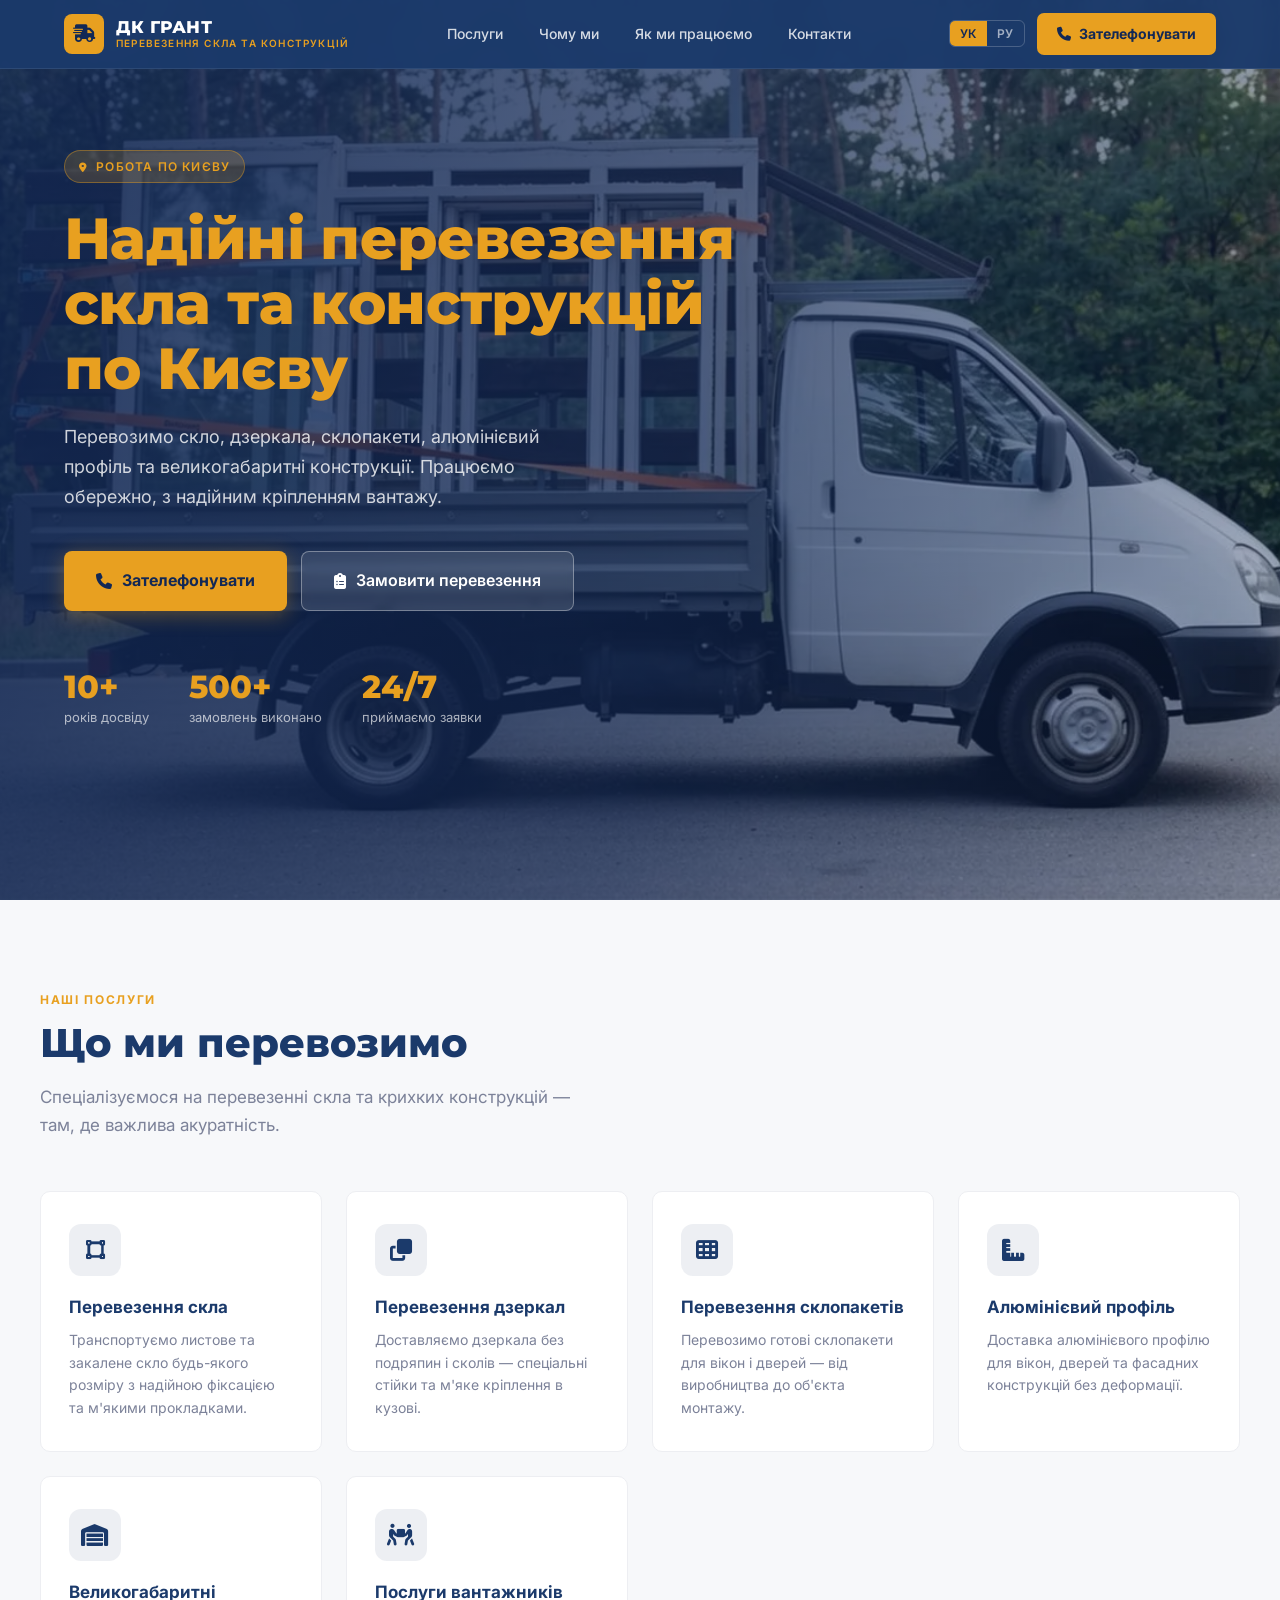
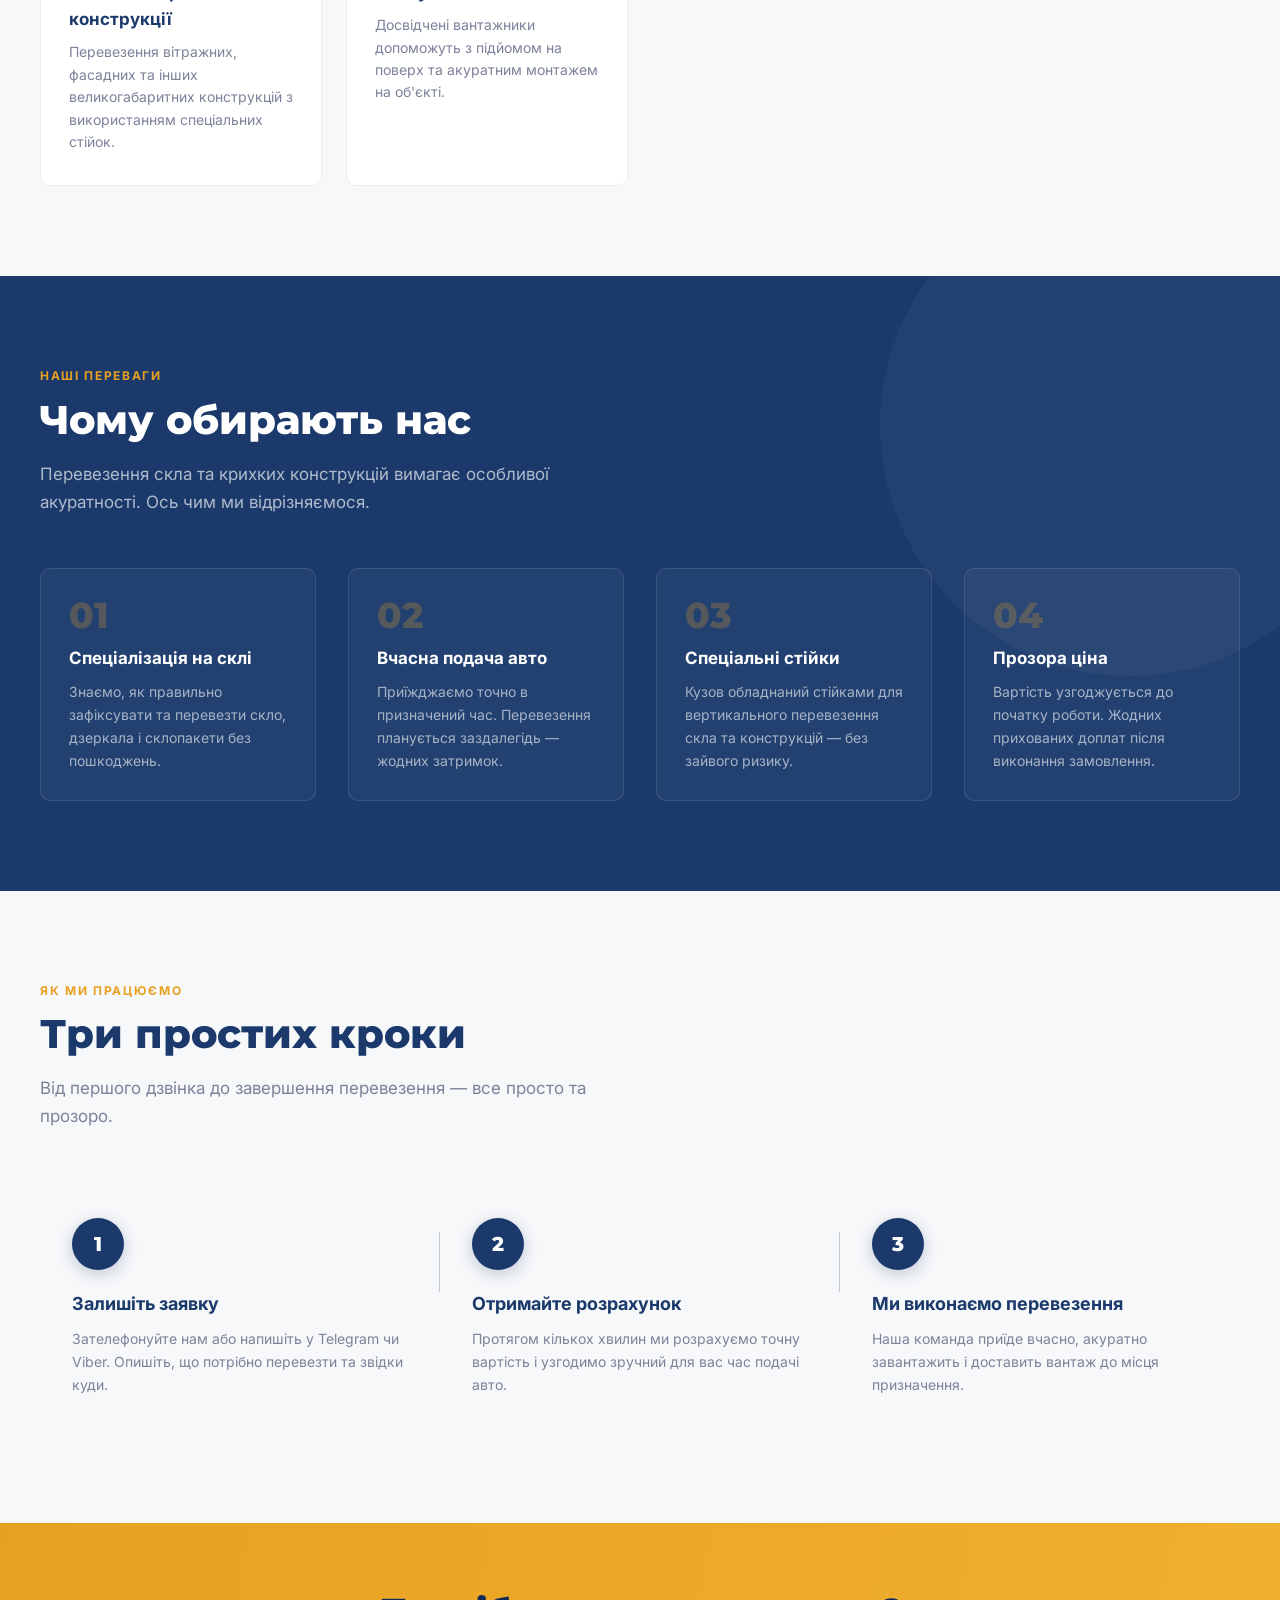
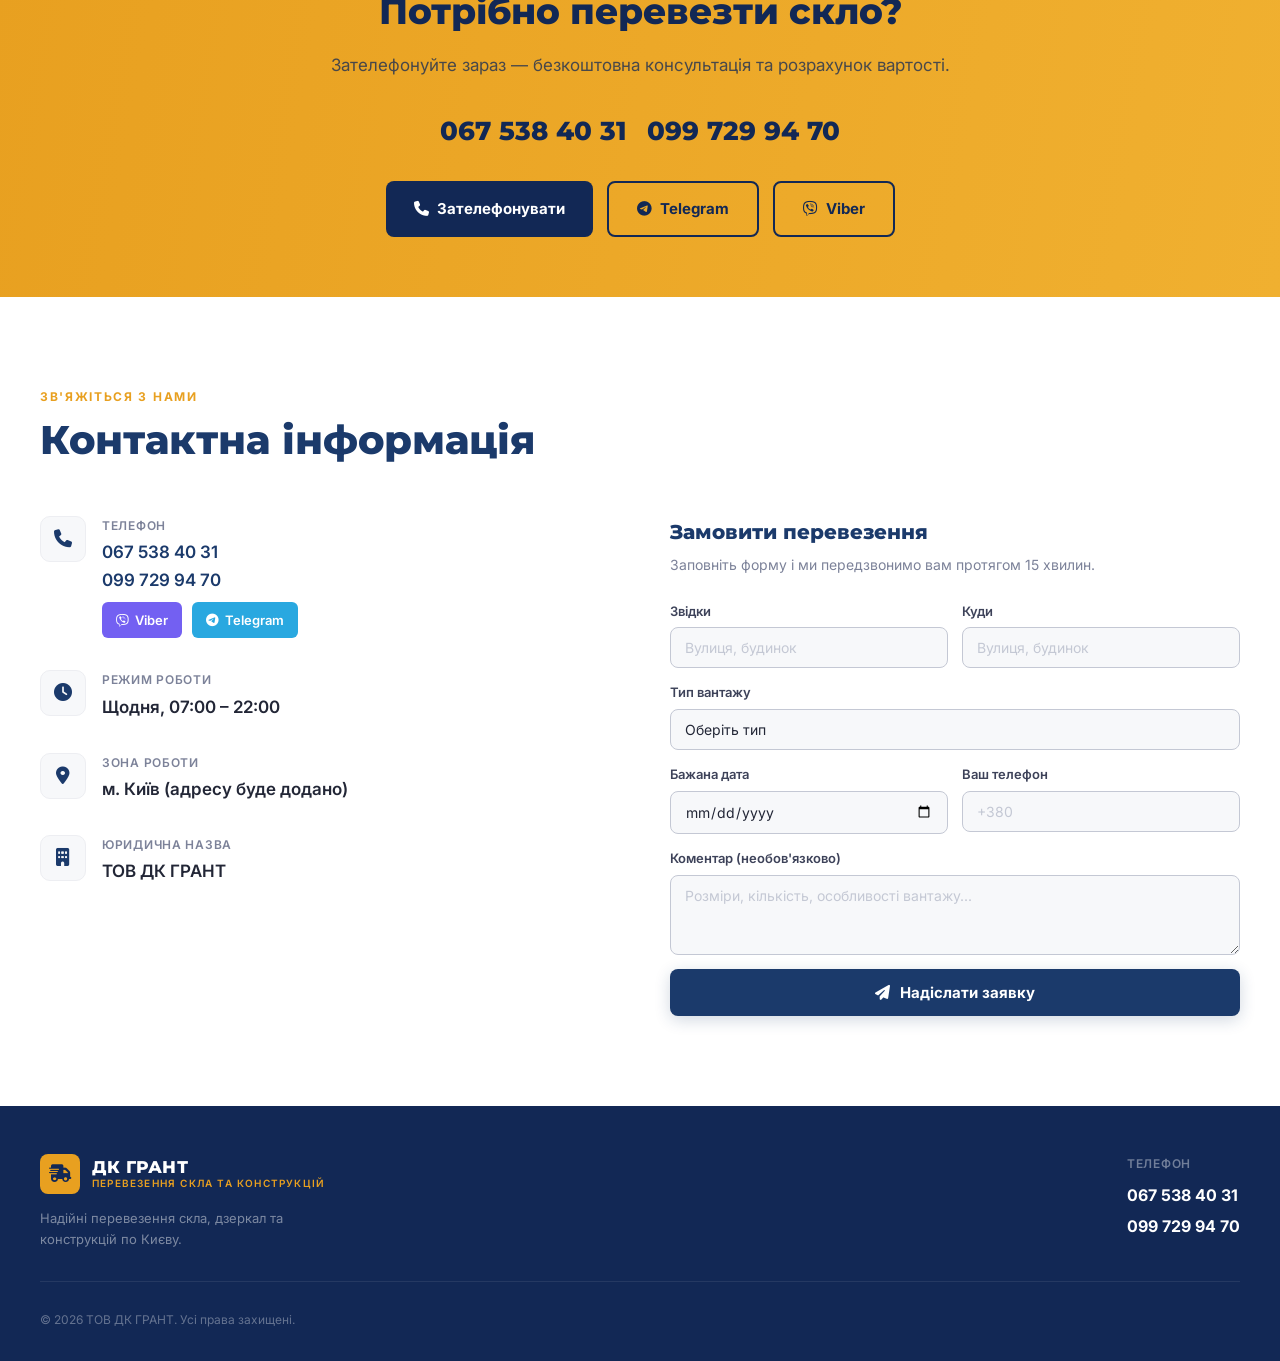
==== commit 0387d20f: "Add files via upload" ====
--- a/index.html
+++ b/index.html
@@ -9,18 +9,9 @@
   <meta id="meta-desc" name="description"
         content="Перевезення скла, дзеркал, склопакетів, алюмінієвого профілю та великогабаритних конструкцій у Києві. Послуги вантажників. Телефон: 067 538 40 31">
   <meta name="robots" content="index, follow">
-  <meta name="format-detection" content="telephone=no">
-  <link rel="canonical" href="https://dkgrant.site/">
-  <meta property="og:locale" content="uk_UA">
-  <meta property="og:title" content="ДК ГРАНТ — Перевезення скла та склоконструкцій">
+  <meta property="og:title"       content="ДК ГРАНТ — Перевезення скла та склоконструкцій">
   <meta property="og:description" content="Перевезення скла, дзеркал, склопакетів по Києву. Телефон: 067 538 40 31">
-  <meta property="og:type" content="website">
-  <meta property="og:url" content="https://dkgrant.site/">
-  <meta property="og:image" content="https://dkgrant.site/img/hero.webp">
-  <meta name="twitter:card" content="summary_large_image">
-  <meta name="twitter:title" content="ДК ГРАНТ — Перевезення скла та склоконструкцій">
-  <meta name="twitter:description" content="Перевезення скла, дзеркал, склопакетів по Києву. Телефон: 067 538 40 31">
-  <meta name="twitter:image" content="https://dkgrant.site/img/hero.webp">
+  <meta property="og:type"        content="website">
 
   <!-- Favicons -->
   <link rel="icon" href="favicon.ico" sizes="any">
@@ -40,47 +31,14 @@
 
   <!-- Styles -->
   <link rel="stylesheet" href="css/style.css">
-
-  <script type="application/ld+json">
-    {
-      "@context": "https://schema.org",
-      "@type": "LocalBusiness",
-      "name": "ДК ГРАНТ",
-      "url": "https://dkgrant.site/",
-      "image": "https://dkgrant.site/img/hero.webp",
-      "telephone": ["+380675384031", "+380997299470"],
-      "areaServed": "Київ",
-      "description": "Перевезення скла, дзеркал, склопакетів, алюмінієвого профілю та великогабаритних конструкцій у Києві.",
-      "address": {
-        "@type": "PostalAddress",
-        "addressLocality": "Київ",
-        "addressCountry": "UA"
-      },
-      "openingHoursSpecification": {
-        "@type": "OpeningHoursSpecification",
-        "dayOfWeek": [
-          "Monday",
-          "Tuesday",
-          "Wednesday",
-          "Thursday",
-          "Friday",
-          "Saturday",
-          "Sunday"
-        ],
-        "opens": "07:00",
-        "closes": "22:00"
-      }
-    }
-  </script>
 </head>
 <body>
-<a class="skip-link" href="#main-content">Перейти до основного вмісту</a>
 
 <!-- ═══════════════════════════════════════ HEADER ══════════ -->
 <header id="site-header">
   <div class="header-inner">
 
-    <a href="#main-content" class="logo" aria-label="ДК ГРАНТ — на головний екран">
+    <a href="#" class="logo">
       <div class="logo-icon"><i class="fa-solid fa-truck-fast"></i></div>
       <div class="logo-text">
         <div class="logo-name">ДК ГРАНТ</div>
@@ -90,7 +48,7 @@
       </div>
     </a>
 
-    <nav aria-label="Основна навігація">
+    <nav>
       <a href="#services" data-uk="Послуги"        data-ru="Услуги">Послуги</a>
       <a href="#why"      data-uk="Чому ми"        data-ru="Почему мы">Чому ми</a>
       <a href="#how"      data-uk="Як ми працюємо" data-ru="Как мы работаем">Як ми працюємо</a>
@@ -98,15 +56,15 @@
     </nav>
 
     <div class="header-right">
-      <div class="lang-switcher" role="group" aria-label="Вибір мови">
-        <button type="button" class="lang-btn active" onclick="setLang('uk')" aria-pressed="true">УК</button>
-        <button type="button" class="lang-btn" onclick="setLang('ru')" aria-pressed="false">РУ</button>
-      </div>
-      <a href="tel:+380675384031" class="btn-call-header" aria-label="Зателефонувати за номером 067 538 40 31">
+      <div class="lang-switcher">
+        <button class="lang-btn active" onclick="setLang('uk')">УК</button>
+        <button class="lang-btn"        onclick="setLang('ru')">РУ</button>
+      </div>
+      <a href="tel:+380675384031" class="btn-call-header">
         <i class="fa-solid fa-phone"></i>
         <span data-uk="Зателефонувати" data-ru="Позвонить">Зателефонувати</span>
       </a>
-      <button class="burger" id="burger" type="button" aria-label="Відкрити меню" aria-controls="mobile-nav" aria-expanded="false">
+      <button class="burger" id="burger" aria-label="Меню">
         <span></span><span></span><span></span>
       </button>
     </div>
@@ -114,14 +72,14 @@
   </div>
 </header>
 
-<div class="mobile-nav" id="mobile-nav" aria-label="Мобільна навігація" hidden>
+<div class="mobile-nav" id="mobile-nav">
   <a href="#services" data-uk="Послуги"        data-ru="Услуги">Послуги</a>
   <a href="#why"      data-uk="Чому ми"        data-ru="Почему мы">Чому ми</a>
   <a href="#how"      data-uk="Як ми працюємо" data-ru="Как мы работаем">Як ми працюємо</a>
   <a href="#contacts" data-uk="Контакти"       data-ru="Контакты">Контакти</a>
 </div>
 
-<main id="main-content">
+<main>
 
 <!-- ═══════════════════════════════════════ HERO ════════════ -->
 <section class="hero" aria-label="Головний екран">
@@ -430,7 +388,7 @@
     <div class="contacts-grid">
 
       <!-- Left: contact info -->
-      <div class="fade-up contact-summary-card">
+      <div class="fade-up">
         <div class="contact-item">
           <div class="contact-icon"><i class="fa-solid fa-phone"></i></div>
           <div>
@@ -442,12 +400,12 @@
             </div>
             <div class="messenger-links">
               <a href="viber://chat?number=%2B380675384031"
-                 class="msg-btn msg-viber" aria-label="Написати у Viber">
+                 class="msg-btn msg-viber">
                 <i class="fa-brands fa-viber"></i> Viber
               </a>
               <a href="https://t.me/+380675384031"
                  target="_blank" rel="noopener"
-                 class="msg-btn msg-telegram" aria-label="Написати у Telegram">
+                 class="msg-btn msg-telegram">
                 <i class="fa-brands fa-telegram"></i> Telegram
               </a>
             </div>
@@ -471,8 +429,8 @@
             <div class="contact-label"
                  data-uk="Зона роботи" data-ru="Зона работы">Зона роботи</div>
             <div class="contact-value"
-                 data-uk="м. Київ та область за домовленістю"
-                 data-ru="г. Киев и область по договорённости">м. Київ та область за домовленістю</div>
+                 data-uk="м. Київ (адресу буде додано)"
+                 data-ru="г. Киев (адрес будет добавлен)">м. Київ (адресу буде додано)</div>
           </div>
         </div>
 
@@ -491,13 +449,13 @@
         <div class="order-form">
 
           <!-- Form -->
-          <form id="order-form" novalidate aria-describedby="form-status">
+          <form id="order-form" novalidate>
             <h3 data-uk="Замовити перевезення"
                 data-ru="Заказать перевозку">Замовити перевезення</h3>
             <p class="form-subtitle"
-               data-uk="Заповніть форму і ми передзвонимо вам протягом 30 хвилин."
-               data-ru="Заполните форму и мы перезвоним вам в течение 30 минут.">
-              Заповніть форму і ми передзвонимо вам протягом 30 хвилин.
+               data-uk="Заповніть форму і ми передзвонимо вам протягом 15 хвилин."
+               data-ru="Заполните форму и мы перезвоним вам в течение 15 минут.">
+              Заповніть форму і ми передзвонимо вам протягом 15 хвилин.
             </p>
 
             <!-- Honeypot: приховане поле-пастка для спам-ботів.
@@ -507,22 +465,18 @@
               <input type="text" id="website" name="website" tabindex="-1" autocomplete="off">
             </div>
 
-            <div class="form-notice" id="form-status" role="status" aria-live="polite"></div>
-
             <div class="form-row">
               <div class="form-group">
                 <label for="from"
                        data-uk="Звідки" data-ru="Откуда">Звідки</label>
                 <input id="from" name="from" type="text"
-                       placeholder="Вулиця, будинок" autocomplete="street-address" required>
-                <div class="field-error" id="from-error"></div>
+                       placeholder="Вулиця, будинок" required>
               </div>
               <div class="form-group">
                 <label for="to"
                        data-uk="Куди" data-ru="Куда">Куди</label>
                 <input id="to" name="to" type="text"
-                       placeholder="Вулиця, будинок" autocomplete="street-address" required>
-                <div class="field-error" id="to-error"></div>
+                       placeholder="Вулиця, будинок" required>
               </div>
             </div>
 
@@ -545,7 +499,6 @@
                 <option value="other"
                         data-uk="Інше" data-ru="Другое">Інше</option>
               </select>
-              <div class="field-error" id="cargo-error"></div>
             </div>
 
             <div class="form-row">
@@ -553,15 +506,12 @@
                 <label for="date"
                        data-uk="Бажана дата" data-ru="Желаемая дата">Бажана дата</label>
                 <input id="date" name="date" type="date">
-                <div class="field-error" id="date-error"></div>
               </div>
               <div class="form-group">
                 <label for="phone"
                        data-uk="Ваш телефон" data-ru="Ваш телефон">Ваш телефон</label>
                 <input id="phone" name="phone" type="tel"
-                       inputmode="tel" autocomplete="tel" placeholder="+380 67 123 45 67" required>
-                <div class="field-hint" data-uk="Можна у форматі +380XXXXXXXXX" data-ru="Можно в формате +380XXXXXXXXX">Можна у форматі +380XXXXXXXXX</div>
-                <div class="field-error" id="phone-error"></div>
+                       placeholder="+380" required>
               </div>
             </div>
 
@@ -571,10 +521,6 @@
                      data-ru="Комментарий (необязательно)">Коментар (необов'язково)</label>
               <textarea id="comment" name="comment"
                         placeholder="Розміри, кількість, особливості вантажу..."></textarea>
-              <div class="field-hint"
-                   data-uk="Можна вказати розміри, поверх, ліфт, кількість місць." 
-                   data-ru="Можно указать размеры, этаж, лифт, количество мест.">Можна вказати розміри, поверх, ліфт, кількість місць.</div>
-              <div class="field-error" id="comment-error"></div>
             </div>
 
             <button type="submit" class="form-submit" id="form-submit">
@@ -584,12 +530,12 @@
           </form>
 
           <!-- Success state -->
-          <div class="form-success" id="form-success" role="status" aria-live="polite">
+          <div class="form-success" id="form-success">
             <i class="fa-solid fa-circle-check"></i>
             <h4 data-uk="Заявку прийнято!" data-ru="Заявка принята!">Заявку прийнято!</h4>
-            <p  data-uk="Ми передзвонимо вам протягом 30 хвилин."
-                data-ru="Мы перезвоним вам в течение 30 минут.">
-              Ми передзвонимо вам протягом 30 хвилин.
+            <p  data-uk="Ми передзвонимо вам протягом 15 хвилин."
+                data-ru="Мы перезвоним вам в течение 15 минут.">
+              Ми передзвонимо вам протягом 15 хвилин.
             </p>
           </div>
 
@@ -607,7 +553,7 @@
   <div class="footer-inner">
     <div class="footer-top">
       <div>
-        <a href="#main-content" class="logo" aria-label="ДК ГРАНТ — перейти на головний екран">
+        <a href="#" class="logo">
           <div class="logo-icon"><i class="fa-solid fa-truck-fast"></i></div>
           <div class="logo-text">
             <div class="logo-name">ДК ГРАНТ</div>
@@ -623,7 +569,8 @@
         </p>
       </div>
       <div class="footer-phones">
-        <div class="contact-label footer-phone-label"
+        <div class="contact-label"
+             style="color:rgba(255,255,255,0.4);margin-bottom:10px;"
              data-uk="Телефон" data-ru="Телефон">Телефон</div>
         <a href="tel:+380675384031">067 538 40 31</a>
         <a href="tel:+380997299470">099 729 94 70</a>
@@ -640,12 +587,12 @@
 </footer>
 
 <!-- Scroll-to-top -->
-<button id="scroll-top" type="button" aria-label="Вгору">
+<button id="scroll-top" aria-label="Вгору">
   <i class="fa-solid fa-chevron-up"></i>
 </button>
 
 <!-- Scripts -->
-<script src="js/main.js" defer></script>
+<script src="js/main.js"></script>
 
 </body>
 </html>
--- a/css/style.css
+++ b/css/style.css
@@ -13,84 +13,47 @@
   --white:       #ffffff;
   --gray-50:     #F7F8FA;
   --gray-100:    #EDEEF2;
-  --gray-200:    #DDE1EA;
   --gray-300:    #C4C8D4;
   --gray-500:    #7C8299;
   --gray-700:    #3D4259;
   --gray-900:    #1A1D2E;
   --text:        #222636;
-  --success:     #15803d;
-  --success-bg:  #ecfdf3;
-  --danger:      #c62828;
-  --danger-bg:   #fff1f2;
   --radius:      10px;
-  --radius-lg:   18px;
   --shadow:      0 4px 24px rgba(27,58,107,0.10);
   --shadow-lg:   0 8px 40px rgba(27,58,107,0.16);
   --transition:  0.22s ease;
 }
 
-html { scroll-behavior: smooth; scroll-padding-top: 88px; }
+html { scroll-behavior: smooth; }
 body {
   font-family: "Inter", sans-serif;
   color: var(--text);
-  background:
-    radial-gradient(circle at top right, rgba(232,160,32,0.08), transparent 22%),
-    linear-gradient(180deg, #ffffff 0%, #fbfcff 100%);
+  background: var(--white);
   line-height: 1.6;
-  text-rendering: optimizeLegibility;
-  -webkit-font-smoothing: antialiased;
-}
-
-a, button, input, select, textarea { -webkit-tap-highlight-color: transparent; }
-img { max-width: 100%; display: block; }
-
-.skip-link {
-  position: absolute;
-  left: 16px;
-  top: -48px;
-  z-index: 1000;
-  background: var(--white);
-  color: var(--blue-dark);
-  padding: 10px 14px;
-  border-radius: 8px;
-  text-decoration: none;
-  box-shadow: var(--shadow);
-  transition: top var(--transition);
-}
-.skip-link:focus { top: 12px; }
-
-:focus-visible {
-  outline: 3px solid rgba(232,160,32,0.65);
-  outline-offset: 3px;
 }
 
 /* ── HEADER ─────────────────────────────────────────────── */
 header {
   position: fixed; top: 0; left: 0; right: 0; z-index: 100;
-  background: rgba(27,58,107,0.92);
-  backdrop-filter: blur(14px);
+  background: rgba(27,58,107,0.97);
+  backdrop-filter: blur(8px);
   border-bottom: 1px solid rgba(255,255,255,0.08);
-  transition: box-shadow var(--transition), background var(--transition);
-}
-header.scrolled {
-  box-shadow: 0 2px 20px rgba(0,0,0,0.25);
-  background: rgba(18,40,85,0.96);
-}
+  transition: box-shadow var(--transition);
+}
+header.scrolled { box-shadow: 0 2px 20px rgba(0,0,0,0.25); }
 
 .header-inner {
   max-width: 1200px; margin: 0 auto; padding: 0 24px;
   display: flex; align-items: center; justify-content: space-between;
-  height: 76px;
+  height: 68px;
 }
 
 .logo {
   display: flex; align-items: center; gap: 12px; text-decoration: none;
 }
 .logo-icon {
-  width: 42px; height: 42px; background: linear-gradient(135deg, #f2b33a, var(--accent));
-  border-radius: 10px; display: flex; align-items: center; justify-content: center;
-  box-shadow: 0 8px 22px rgba(232,160,32,0.22);
+  width: 40px; height: 40px; background: var(--accent);
+  border-radius: 8px; display: flex; align-items: center; justify-content: center;
 }
 .logo-icon i { color: var(--blue-dark); font-size: 18px; }
 .logo-text { line-height: 1.15; }
@@ -106,21 +69,20 @@
 nav { display: flex; gap: 8px; }
 nav a {
   color: rgba(255,255,255,0.82); text-decoration: none;
-  font-size: 14px; font-weight: 500; padding: 10px 14px;
-  border-radius: 8px; transition: background var(--transition), color var(--transition), transform var(--transition);
-}
-nav a:hover { background: rgba(255,255,255,0.1); color: var(--white); transform: translateY(-1px); }
+  font-size: 14px; font-weight: 500; padding: 8px 14px;
+  border-radius: 6px; transition: background var(--transition), color var(--transition);
+}
+nav a:hover { background: rgba(255,255,255,0.1); color: var(--white); }
 
 .header-right { display: flex; align-items: center; gap: 12px; }
 
 .lang-switcher {
   display: flex; border: 1px solid rgba(255,255,255,0.2);
-  border-radius: 8px; overflow: hidden;
-  background: rgba(255,255,255,0.04);
+  border-radius: 6px; overflow: hidden;
 }
 .lang-btn {
   background: none; border: none; color: rgba(255,255,255,0.6);
-  font-size: 12px; font-weight: 600; padding: 7px 11px; cursor: pointer;
+  font-size: 12px; font-weight: 600; padding: 5px 10px; cursor: pointer;
   transition: background var(--transition), color var(--transition);
   font-family: "Inter", sans-serif; letter-spacing: 0.05em;
 }
@@ -130,10 +92,9 @@
 .btn-call-header {
   background: var(--accent); color: var(--blue-dark); border: none; cursor: pointer;
   font-family: "Inter", sans-serif; font-weight: 700; font-size: 14px;
-  padding: 11px 20px; border-radius: 9px; text-decoration: none;
+  padding: 10px 20px; border-radius: 7px; text-decoration: none;
   display: flex; align-items: center; gap: 8px;
-  transition: background var(--transition), transform var(--transition), box-shadow var(--transition);
-  box-shadow: 0 10px 22px rgba(232,160,32,0.22);
+  transition: background var(--transition), transform var(--transition);
 }
 .btn-call-header:hover { background: var(--accent-dark); transform: translateY(-1px); }
 
@@ -149,9 +110,8 @@
 /* ── MOBILE NAV ──────────────────────────────────────────── */
 .mobile-nav {
   display: none; flex-direction: column;
-  background: rgba(18,40,85,0.98); border-top: 1px solid rgba(255,255,255,0.08);
-  padding: 16px 24px; position: fixed; top: 76px; left: 0; right: 0; z-index: 99;
-  box-shadow: 0 12px 30px rgba(18,40,85,0.18);
+  background: var(--blue-dark); border-top: 1px solid rgba(255,255,255,0.08);
+  padding: 16px 24px; position: fixed; top: 68px; left: 0; right: 0; z-index: 99;
 }
 .mobile-nav.open { display: flex; }
 .mobile-nav a {
@@ -165,129 +125,103 @@
 .hero {
   position: relative; min-height: 100vh;
   display: flex; align-items: center;
-  overflow: hidden; padding-top: 76px;
-}
-.hero::after {
-  content: "";
-  position: absolute;
-  inset: auto auto 0 0;
-  width: 100%;
-  height: 120px;
-  background: linear-gradient(180deg, rgba(255,255,255,0) 0%, rgba(255,255,255,0.94) 100%);
-  pointer-events: none;
+  overflow: hidden; padding-top: 68px;
 }
 .hero-bg {
   position: absolute; inset: 0;
   background-image: url("../img/hero.webp");
   background-size: cover; background-position: center;
-  transform: scale(1.03);
 }
 .hero-overlay {
   position: absolute; inset: 0;
   background: linear-gradient(105deg,
-    rgba(18,40,85,0.94) 0%,
-    rgba(18,40,85,0.78) 48%,
-    rgba(18,40,85,0.42) 100%);
+    rgba(18,40,85,0.90) 0%,
+    rgba(18,40,85,0.70) 55%,
+    rgba(18,40,85,0.35) 100%);
 }
 .hero-inner {
   position: relative; z-index: 2;
   max-width: 1200px; margin: 0 auto;
-  padding: 96px 24px 88px; width: 100%;
+  padding: 80px 24px; width: 100%;
 }
 .hero-badge {
   display: inline-flex; align-items: center; gap: 8px;
   background: rgba(232,160,32,0.18); border: 1px solid rgba(232,160,32,0.4);
   color: var(--accent); font-size: 12px; font-weight: 600;
-  letter-spacing: 0.1em; padding: 7px 14px; border-radius: 20px;
+  letter-spacing: 0.1em; padding: 6px 14px; border-radius: 20px;
   text-transform: uppercase; margin-bottom: 24px;
-  backdrop-filter: blur(6px);
 }
 .hero-badge i { font-size: 10px; }
 .hero-title {
   font-family: "Montserrat", sans-serif; font-weight: 800;
-  font-size: clamp(34px, 5vw, 58px); color: var(--white);
-  line-height: 1.08; max-width: 760px;
-  margin-bottom: 20px; letter-spacing: -0.02em;
+  font-size: clamp(32px, 5vw, 58px); color: var(--white);
+  line-height: 1.12; max-width: 680px;
+  margin-bottom: 20px; letter-spacing: -0.01em;
 }
 .hero-title span { color: var(--accent); }
 .hero-desc {
-  font-size: 18px; color: rgba(255,255,255,0.84);
-  max-width: 600px; margin-bottom: 40px; line-height: 1.7;
+  font-size: 18px; color: rgba(255,255,255,0.80);
+  max-width: 520px; margin-bottom: 40px; line-height: 1.65;
 }
 .hero-actions { display: flex; gap: 14px; flex-wrap: wrap; }
 
-.hero-stats {
-  display: grid;
-  grid-template-columns: repeat(3, minmax(0, 1fr));
-  gap: 18px;
-  margin-top: 60px;
-  max-width: 760px;
-}
-.stat {
-  padding: 20px 22px;
-  border: 1px solid rgba(255,255,255,0.12);
-  border-radius: 16px;
-  background: rgba(255,255,255,0.06);
-  backdrop-filter: blur(6px);
-}
+.hero-stats { display: flex; gap: 40px; margin-top: 60px; flex-wrap: wrap; }
 .stat-num {
   font-family: "Montserrat", sans-serif;
   font-size: 32px; font-weight: 800; color: var(--accent); line-height: 1;
 }
-.stat-label { font-size: 13px; color: rgba(255,255,255,0.72); margin-top: 6px; }
+.stat-label { font-size: 13px; color: rgba(255,255,255,0.65); margin-top: 4px; }
 
 /* ── BUTTONS ─────────────────────────────────────────────── */
 .btn-primary {
   background: var(--accent); color: var(--blue-dark);
   font-weight: 700; font-size: 16px; padding: 16px 32px;
-  border-radius: 10px; text-decoration: none; border: none; cursor: pointer;
+  border-radius: 8px; text-decoration: none; border: none; cursor: pointer;
   display: inline-flex; align-items: center; gap: 10px;
   font-family: "Inter", sans-serif;
   transition: background var(--transition), transform var(--transition), box-shadow var(--transition);
-  box-shadow: 0 8px 24px rgba(232,160,32,0.35);
+  box-shadow: 0 4px 20px rgba(232,160,32,0.35);
 }
 .btn-primary:hover {
   background: var(--accent-dark); transform: translateY(-2px);
-  box-shadow: 0 12px 30px rgba(232,160,32,0.42);
+  box-shadow: 0 8px 28px rgba(232,160,32,0.45);
 }
 .btn-secondary {
   background: rgba(255,255,255,0.10); color: var(--white);
   font-weight: 600; font-size: 16px; padding: 16px 32px;
-  border-radius: 10px; text-decoration: none;
+  border-radius: 8px; text-decoration: none;
   border: 1.5px solid rgba(255,255,255,0.35); cursor: pointer;
   display: inline-flex; align-items: center; gap: 10px;
   font-family: "Inter", sans-serif;
-  transition: background var(--transition), border-color var(--transition), transform var(--transition);
+  transition: background var(--transition), border-color var(--transition);
   backdrop-filter: blur(4px);
 }
 .btn-secondary:hover {
   background: rgba(255,255,255,0.18);
   border-color: rgba(255,255,255,0.6);
-  transform: translateY(-2px);
 }
 .btn-dark {
   background: var(--blue-dark); color: var(--white);
   font-weight: 700; font-size: 15px; padding: 14px 28px;
-  border-radius: 10px; text-decoration: none; border: none; cursor: pointer;
+  border-radius: 8px; text-decoration: none; border: none; cursor: pointer;
   display: inline-flex; align-items: center; gap: 8px;
   font-family: "Inter", sans-serif;
-  transition: background var(--transition), transform var(--transition), box-shadow var(--transition);
-  box-shadow: 0 10px 22px rgba(18,40,85,0.18);
+  transition: background var(--transition), transform var(--transition);
 }
 .btn-dark:hover { background: var(--blue); transform: translateY(-2px); }
 .btn-outline-dark {
-  background: rgba(255,255,255,0.24); color: var(--blue-dark);
+  background: transparent; color: var(--blue-dark);
   font-weight: 700; font-size: 15px; padding: 14px 28px;
-  border-radius: 10px; text-decoration: none;
-  border: 1.5px solid rgba(18,40,85,0.16); cursor: pointer;
+  border-radius: 8px; text-decoration: none;
+  border: 2px solid var(--blue-dark); cursor: pointer;
   display: inline-flex; align-items: center; gap: 8px;
   font-family: "Inter", sans-serif;
-  transition: background var(--transition), transform var(--transition), border-color var(--transition);
-}
-.btn-outline-dark:hover { background: rgba(255,255,255,0.46); transform: translateY(-2px); }
+  transition: background var(--transition), transform var(--transition);
+}
+.btn-outline-dark:hover { background: rgba(18,40,85,0.08); transform: translateY(-2px); }
 
 /* ── SECTIONS ────────────────────────────────────────────── */
-section { padding: 96px 24px; }
+section { padding: 90px 24px; }
 .container { max-width: 1200px; margin: 0 auto; }
 .section-label {
   font-size: 12px; font-weight: 700; letter-spacing: 0.14em;
@@ -300,38 +234,37 @@
 }
 .section-sub {
   font-size: 17px; color: var(--gray-500);
-  max-width: 620px; line-height: 1.68;
+  max-width: 560px; line-height: 1.65;
 }
 
 /* ── SERVICES ────────────────────────────────────────────── */
-#services { background: linear-gradient(180deg, rgba(247,248,250,0.85) 0%, rgba(255,255,255,0.98) 100%); }
+#services { background: var(--gray-50); }
 .services-grid {
   display: grid;
   grid-template-columns: repeat(auto-fit, minmax(260px, 1fr));
   gap: 24px; margin-top: 52px;
 }
 .service-card {
-  background: rgba(255,255,255,0.92); border-radius: var(--radius-lg);
+  background: var(--white); border-radius: var(--radius);
   padding: 32px 28px; border: 1px solid var(--gray-100);
   transition: transform var(--transition), box-shadow var(--transition), border-color var(--transition);
   cursor: default;
-  box-shadow: 0 8px 24px rgba(27,58,107,0.05);
 }
 .service-card:hover {
-  transform: translateY(-5px);
-  box-shadow: var(--shadow-lg); border-color: rgba(232,160,32,0.65);
+  transform: translateY(-4px);
+  box-shadow: var(--shadow-lg); border-color: var(--accent);
 }
 .service-icon {
-  width: 54px; height: 54px; border-radius: 14px;
+  width: 52px; height: 52px; border-radius: 12px;
   background: rgba(27,58,107,0.08);
   display: flex; align-items: center; justify-content: center;
-  margin-bottom: 18px; transition: background var(--transition), transform var(--transition);
-}
-.service-card:hover .service-icon { background: var(--blue); transform: translateY(-2px); }
+  margin-bottom: 18px; transition: background var(--transition);
+}
+.service-card:hover .service-icon { background: var(--blue); }
 .service-icon i { font-size: 22px; color: var(--blue); transition: color var(--transition); }
 .service-card:hover .service-icon i { color: var(--white); }
 .service-title { font-weight: 700; font-size: 17px; color: var(--blue); margin-bottom: 8px; }
-.service-desc { font-size: 14px; color: var(--gray-500); line-height: 1.65; }
+.service-desc { font-size: 14px; color: var(--gray-500); line-height: 1.6; }
 
 /* ── WHY US ──────────────────────────────────────────────── */
 #why { background: var(--blue); position: relative; overflow: hidden; }
@@ -341,24 +274,23 @@
   background: rgba(255,255,255,0.03); pointer-events: none;
 }
 #why .section-title { color: var(--white); }
-#why .section-sub  { color: rgba(255,255,255,0.68); }
+#why .section-sub  { color: rgba(255,255,255,0.65); }
 #why .section-label { color: var(--accent); }
 
 .why-grid {
   display: grid;
   grid-template-columns: repeat(auto-fit, minmax(240px, 1fr));
-  gap: 24px; margin-top: 52px;
+  gap: 32px; margin-top: 52px;
 }
 .why-card {
-  padding: 30px; border-radius: var(--radius-lg);
+  padding: 28px; border-radius: var(--radius);
   border: 1px solid rgba(255,255,255,0.10);
-  background: rgba(255,255,255,0.05);
-  transition: background var(--transition), border-color var(--transition), transform var(--transition);
+  background: rgba(255,255,255,0.04);
+  transition: background var(--transition), border-color var(--transition);
 }
 .why-card:hover {
   background: rgba(255,255,255,0.08);
   border-color: rgba(232,160,32,0.4);
-  transform: translateY(-3px);
 }
 .why-num {
   font-family: "Montserrat", sans-serif;
@@ -366,7 +298,7 @@
   opacity: 0.25; line-height: 1; margin-bottom: 12px;
 }
 .why-title { font-weight: 700; font-size: 17px; color: var(--white); margin-bottom: 8px; }
-.why-desc  { font-size: 14px; color: rgba(255,255,255,0.66); line-height: 1.68; }
+.why-desc  { font-size: 14px; color: rgba(255,255,255,0.60); line-height: 1.65; }
 
 /* ── HOW IT WORKS ────────────────────────────────────────── */
 #how { background: var(--gray-50); }
@@ -384,7 +316,7 @@
   width: 1px; height: 60px; background: var(--gray-300);
 }
 .step-num {
-  width: 54px; height: 54px; border-radius: 50%;
+  width: 52px; height: 52px; border-radius: 50%;
   background: var(--blue); color: var(--white);
   font-family: "Montserrat", sans-serif; font-weight: 800; font-size: 20px;
   display: flex; align-items: center; justify-content: center;
@@ -392,18 +324,18 @@
   box-shadow: 0 4px 16px rgba(27,58,107,0.25);
 }
 .step-title { font-weight: 700; font-size: 18px; color: var(--blue); margin-bottom: 8px; }
-.step-desc  { font-size: 14px; color: var(--gray-500); line-height: 1.68; }
+.step-desc  { font-size: 14px; color: var(--gray-500); line-height: 1.65; }
 
 /* ── CTA BAND ────────────────────────────────────────────── */
 .cta-band {
   background: linear-gradient(100deg, var(--accent) 0%, #f0b030 100%);
-  padding: 68px 24px; text-align: center;
+  padding: 60px 24px; text-align: center;
 }
 .cta-band h2 {
   font-family: "Montserrat", sans-serif; font-weight: 800;
   font-size: clamp(24px, 3vw, 36px); color: var(--blue-dark); margin-bottom: 12px;
 }
-.cta-band p { font-size: 17px; color: rgba(18,40,85,0.78); margin-bottom: 32px; }
+.cta-band p { font-size: 17px; color: rgba(18,40,85,0.75); margin-bottom: 32px; }
 .cta-phones {
   display: flex; gap: 20px; justify-content: center;
   flex-wrap: wrap; margin-bottom: 28px;
@@ -411,41 +343,23 @@
 .cta-phone {
   font-size: 26px; font-weight: 800; color: var(--blue-dark);
   text-decoration: none; font-family: "Montserrat", sans-serif;
-  transition: opacity var(--transition), transform var(--transition);
-}
-.cta-phone:hover { opacity: 0.8; transform: translateY(-1px); }
+  transition: opacity var(--transition);
+}
+.cta-phone:hover { opacity: 0.75; }
 .cta-actions { display: flex; gap: 14px; justify-content: center; flex-wrap: wrap; }
 
 /* ── CONTACTS ────────────────────────────────────────────── */
 #contacts { background: var(--white); }
 .contacts-grid {
-  display: grid; grid-template-columns: minmax(0, 0.9fr) minmax(0, 1.1fr);
-  gap: 40px; margin-top: 52px; align-items: start;
-}
-.contact-summary-card,
-.order-form {
-  background: var(--white);
-  border: 1px solid var(--gray-100);
-  border-radius: 22px;
-  box-shadow: 0 14px 40px rgba(27,58,107,0.08);
-}
-.contact-summary-card {
-  padding: 30px 28px;
-  position: sticky;
-  top: 104px;
-}
-.order-form {
-  padding: 30px 28px;
-  background: linear-gradient(180deg, #ffffff 0%, #fcfdff 100%);
+  display: grid; grid-template-columns: 1fr 1fr;
+  gap: 60px; margin-top: 52px;
 }
 .contact-item {
-  display: flex; gap: 16px; align-items: flex-start; margin-bottom: 28px;
-}
-.contact-item:last-child { margin-bottom: 0; }
+  display: flex; gap: 16px; align-items: flex-start; margin-bottom: 32px;
+}
 .contact-icon {
-  width: 48px; height: 48px; border-radius: 12px;
-  background: linear-gradient(180deg, var(--gray-50) 0%, #ffffff 100%);
-  border: 1px solid var(--gray-100);
+  width: 46px; height: 46px; border-radius: 10px;
+  background: var(--gray-50); border: 1px solid var(--gray-100);
   display: flex; align-items: center; justify-content: center; flex-shrink: 0;
 }
 .contact-icon i { color: var(--blue); font-size: 18px; }
@@ -457,18 +371,18 @@
 .contact-value a { color: var(--blue); text-decoration: none; }
 .contact-value a:hover { color: var(--accent-dark); }
 
-.messenger-links { display: flex; gap: 10px; margin-top: 10px; flex-wrap: wrap; }
+.messenger-links { display: flex; gap: 10px; margin-top: 8px; }
 .msg-btn {
   display: inline-flex; align-items: center; gap: 6px;
-  padding: 9px 14px; border-radius: 8px; font-size: 13px; font-weight: 600;
-  text-decoration: none; transition: transform var(--transition), opacity var(--transition), box-shadow var(--transition);
-}
-.msg-btn:hover { transform: translateY(-2px); opacity: 0.9; }
+  padding: 8px 14px; border-radius: 6px; font-size: 13px; font-weight: 600;
+  text-decoration: none; transition: transform var(--transition), opacity var(--transition);
+}
+.msg-btn:hover { transform: translateY(-2px); opacity: 0.88; }
 .msg-viber   { background: #7360F2; color: var(--white); }
 .msg-telegram { background: #29A8E0; color: var(--white); }
 
 /* ── ORDER FORM ──────────────────────────────────────────── */
-.order-form { position: relative; }
+.order-form { background: var(--white); }
 
 /* Honeypot — приховане поле-пастка для спам-ботів */
 .hp-field {
@@ -481,115 +395,67 @@
 }
 .order-form h3 {
   font-family: "Montserrat", sans-serif; font-weight: 800;
-  font-size: 22px; color: var(--blue); margin-bottom: 6px;
-}
-.order-form .form-subtitle {
-  font-size: 14px;
-  color: var(--gray-500);
-  margin-bottom: 18px;
-  line-height: 1.6;
-  max-width: 460px;
-}
-.form-notice {
-  display: none;
-  margin-bottom: 16px;
-  padding: 12px 14px;
-  border-radius: 10px;
-  font-size: 14px;
-  font-weight: 500;
-}
-.form-notice.visible { display: block; }
-.form-notice.error {
-  background: var(--danger-bg);
-  color: var(--danger);
-  border: 1px solid rgba(198,40,40,0.14);
-}
-.form-notice.success {
-  background: var(--success-bg);
-  color: var(--success);
-  border: 1px solid rgba(21,128,61,0.16);
-}
+  font-size: 20px; color: var(--blue); margin-bottom: 6px;
+}
+.order-form .form-subtitle { font-size: 14px; color: var(--gray-500); margin-bottom: 24px; }
 .form-row { display: grid; grid-template-columns: 1fr 1fr; gap: 14px; }
 .form-group { display: flex; flex-direction: column; gap: 6px; margin-bottom: 14px; }
 .form-group label { font-size: 13px; font-weight: 600; color: var(--gray-700); }
 .form-group input,
 .form-group select,
 .form-group textarea {
-  border: 1.5px solid var(--gray-300); border-radius: 10px;
-  padding: 12px 14px; font-size: 14px; font-family: "Inter", sans-serif;
+  border: 1.5px solid var(--gray-300); border-radius: 8px;
+  padding: 11px 14px; font-size: 14px; font-family: "Inter", sans-serif;
   color: var(--text); background: var(--gray-50);
-  transition: border-color var(--transition), box-shadow var(--transition), background var(--transition);
+  transition: border-color var(--transition), box-shadow var(--transition);
   outline: none; width: 100%;
 }
 .form-group input:focus,
 .form-group select:focus,
 .form-group textarea:focus {
   border-color: var(--blue);
-  box-shadow: 0 0 0 4px rgba(27,58,107,0.10);
+  box-shadow: 0 0 0 3px rgba(27,58,107,0.10);
   background: var(--white);
 }
 .form-group input::placeholder,
 .form-group textarea::placeholder { color: var(--gray-300); }
-.form-group textarea { resize: vertical; min-height: 110px; }
+.form-group textarea { resize: vertical; min-height: 80px; }
 .form-group select { appearance: none; cursor: pointer; }
-.field-hint {
-  font-size: 12px;
-  color: var(--gray-500);
-  line-height: 1.45;
-}
-.field-error {
-  min-height: 18px;
-  font-size: 12px;
-  color: var(--danger);
-  line-height: 1.45;
-}
-.form-group.is-invalid input,
-.form-group.is-invalid select,
-.form-group.is-invalid textarea {
-  border-color: var(--danger);
-  box-shadow: 0 0 0 4px rgba(198,40,40,0.08);
-  background: #fffafa;
-}
-.form-group.is-valid input,
-.form-group.is-valid select,
-.form-group.is-valid textarea {
-  border-color: rgba(21,128,61,0.32);
-}
 
 .form-submit {
-  width: 100%; padding: 15px;
-  background: linear-gradient(135deg, var(--blue-dark), var(--blue)); color: var(--white);
-  border: none; border-radius: 10px;
+  width: 100%; padding: 14px;
+  background: var(--blue); color: var(--white);
+  border: none; border-radius: 8px;
   font-family: "Inter", sans-serif; font-weight: 700; font-size: 15px;
   cursor: pointer; display: flex; align-items: center;
   justify-content: center; gap: 10px;
-  transition: background var(--transition), transform var(--transition), box-shadow var(--transition), opacity var(--transition);
-  box-shadow: 0 8px 22px rgba(27,58,107,0.24);
+  transition: background var(--transition), transform var(--transition), box-shadow var(--transition);
+  box-shadow: 0 4px 16px rgba(27,58,107,0.20);
 }
 .form-submit:hover {
-  transform: translateY(-1px);
-  box-shadow: 0 10px 26px rgba(27,58,107,0.3);
-}
-.form-submit:disabled { opacity: 0.72; cursor: not-allowed; transform: none; }
+  background: var(--blue-light); transform: translateY(-1px);
+  box-shadow: 0 6px 20px rgba(27,58,107,0.28);
+}
+.form-submit:disabled { opacity: 0.6; cursor: not-allowed; transform: none; }
 .form-submit .spinner {
   width: 16px; height: 16px; border: 2px solid rgba(255,255,255,0.4);
   border-top-color: white; border-radius: 50%; animation: spin 0.7s linear infinite;
 }
 @keyframes spin { to { transform: rotate(360deg); } }
 
-.form-success { display: none; text-align: center; padding: 40px 20px 16px; }
-.form-success i { font-size: 42px; color: #22c55e; display: block; margin-bottom: 12px; }
+.form-success { display: none; text-align: center; padding: 32px 20px; }
+.form-success i { font-size: 40px; color: #22c55e; display: block; margin-bottom: 12px; }
 .form-success h4 { font-size: 18px; font-weight: 700; color: var(--blue); margin-bottom: 8px; }
 .form-success p  { font-size: 14px; color: var(--gray-500); }
 
 /* ── SCROLL TO TOP ───────────────────────────────────────── */
 #scroll-top {
   position: fixed; bottom: 28px; right: 28px; z-index: 200;
-  width: 50px; height: 50px; border-radius: 50%;
+  width: 48px; height: 48px; border-radius: 50%;
   background: var(--blue); color: var(--white);
   border: none; cursor: pointer;
   display: flex; align-items: center; justify-content: center;
-  box-shadow: 0 10px 24px rgba(27,58,107,0.35);
+  box-shadow: 0 4px 16px rgba(27,58,107,0.35);
   opacity: 0; pointer-events: none;
   transform: translateY(12px);
   transition: opacity 0.25s ease, transform 0.25s ease, background 0.2s ease;
@@ -601,7 +467,7 @@
 /* ── FOOTER ──────────────────────────────────────────────── */
 footer {
   background: var(--blue-dark); color: rgba(255,255,255,0.65);
-  padding: 52px 24px 32px;
+  padding: 48px 24px 32px;
 }
 .footer-inner { max-width: 1200px; margin: 0 auto; }
 .footer-top {
@@ -611,8 +477,7 @@
   border-bottom: 1px solid rgba(255,255,255,0.08);
   margin-bottom: 28px;
 }
-.footer-tagline { font-size: 13px; color: rgba(255,255,255,0.5); max-width: 320px; margin-top: 14px; }
-.footer-phone-label { color: rgba(255,255,255,0.4); margin-bottom: 10px; }
+.footer-tagline { font-size: 13px; color: rgba(255,255,255,0.45); max-width: 260px; margin-top: 14px; }
 .footer-phones a {
   display: block; color: var(--white); font-weight: 700;
   font-size: 16px; text-decoration: none; margin-bottom: 6px;
@@ -635,37 +500,18 @@
 @media (max-width: 900px) {
   nav { display: none; }
   .burger { display: flex; }
-  .contacts-grid { grid-template-columns: 1fr; gap: 24px; }
-  .contact-summary-card { position: static; }
+  .contacts-grid { grid-template-columns: 1fr; gap: 40px; }
   .step:not(:last-child)::after { display: none; }
-  .hero-stats { grid-template-columns: 1fr; max-width: 420px; }
 }
 
 @media (max-width: 600px) {
-  section { padding: 68px 16px; }
-  .header-inner { padding: 0 16px; height: 72px; }
-  .mobile-nav { top: 72px; padding: 14px 16px; }
-  .hero-inner { padding: 70px 16px 72px; }
-  .hero-title { font-size: clamp(30px, 9vw, 44px); }
-  .hero-desc { font-size: 16px; }
+  section { padding: 60px 16px; }
+  .hero-inner { padding: 60px 16px; }
   .steps { gap: 16px; }
   .step { padding: 24px 20px; }
+  .hero-stats { gap: 28px; }
   .btn-call-header span { display: none; }
   .footer-top { flex-direction: column; }
   .form-row { grid-template-columns: 1fr; }
-  .form-trust { gap: 8px; }
-  .order-form,
-  .contact-summary-card { padding: 22px 18px; border-radius: 18px; }
   #scroll-top { bottom: 20px; right: 16px; }
 }
-
-@media (prefers-reduced-motion: reduce) {
-  html { scroll-behavior: auto; }
-  *, *::before, *::after {
-    animation-duration: 0.01ms !important;
-    animation-iteration-count: 1 !important;
-    transition-duration: 0.01ms !important;
-  }
-  .fade-up { opacity: 1; transform: none; }
-  .hero-bg { transform: none; }
-}
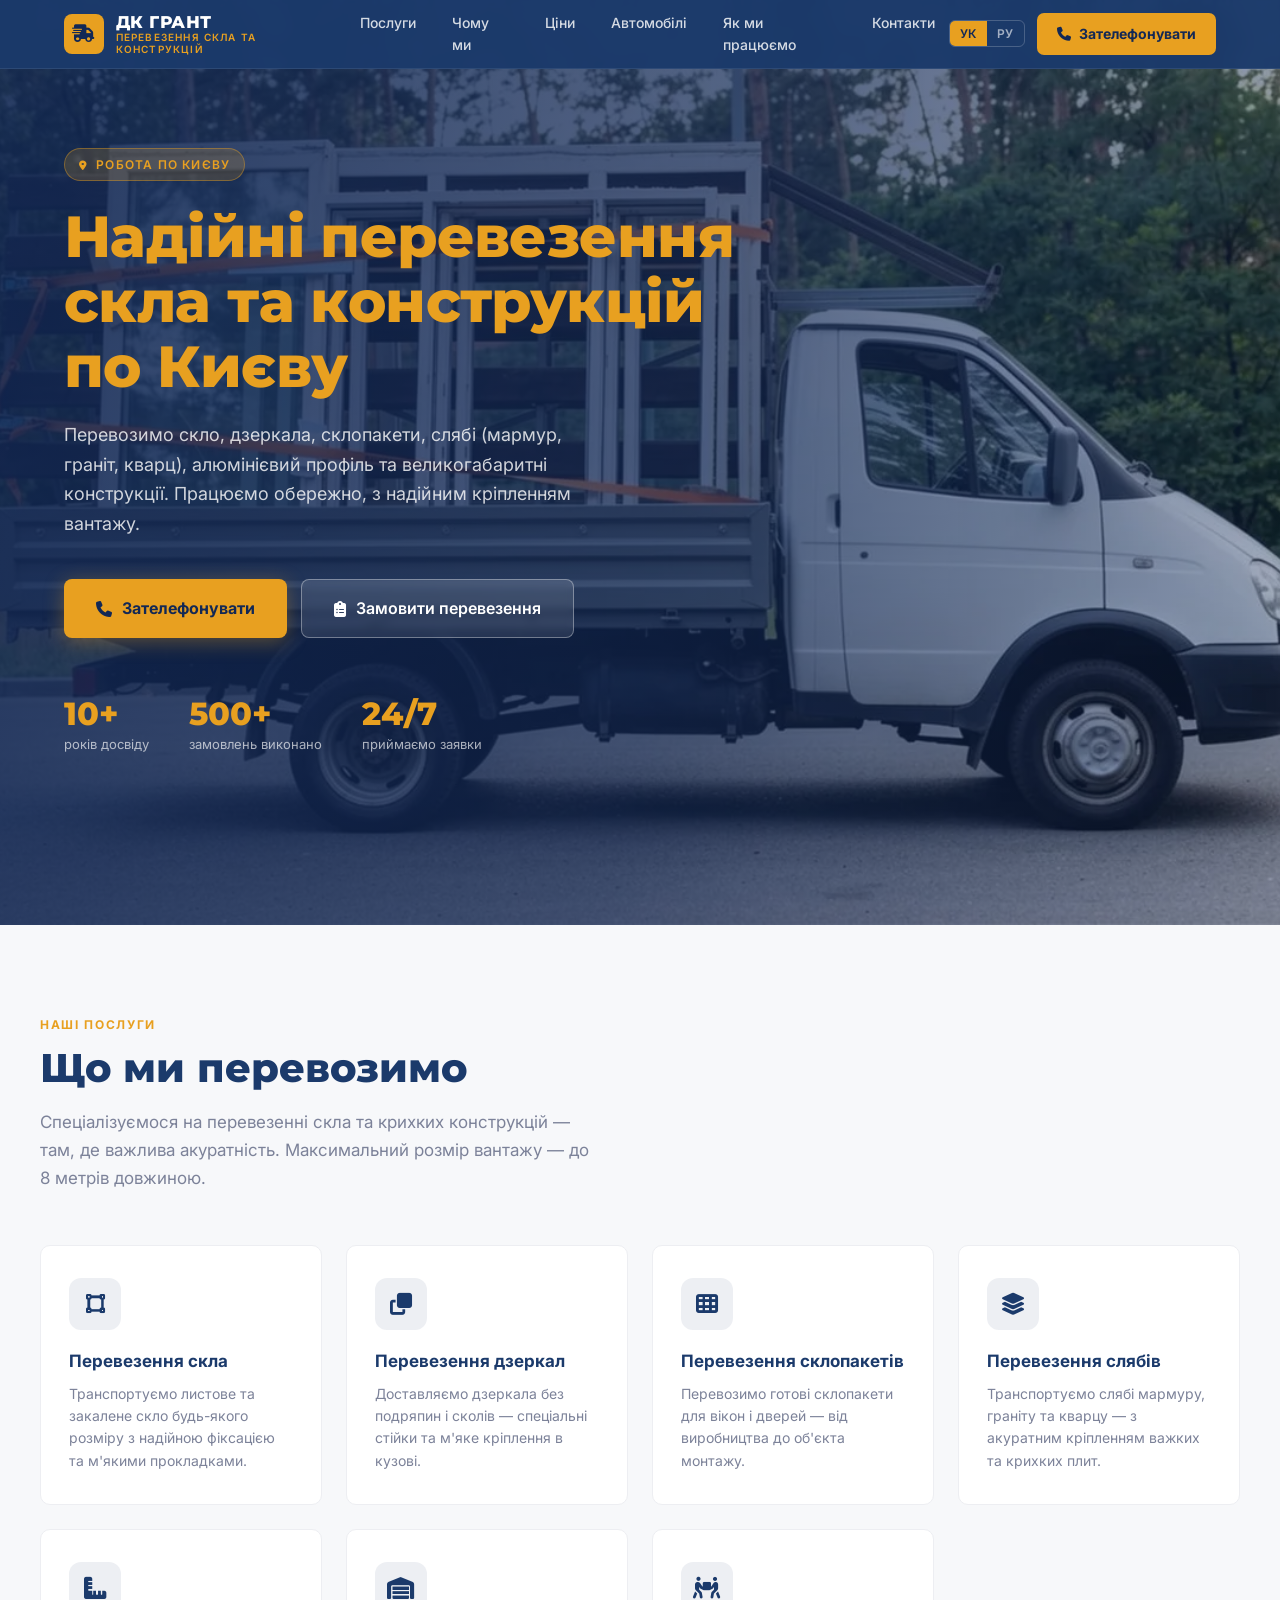
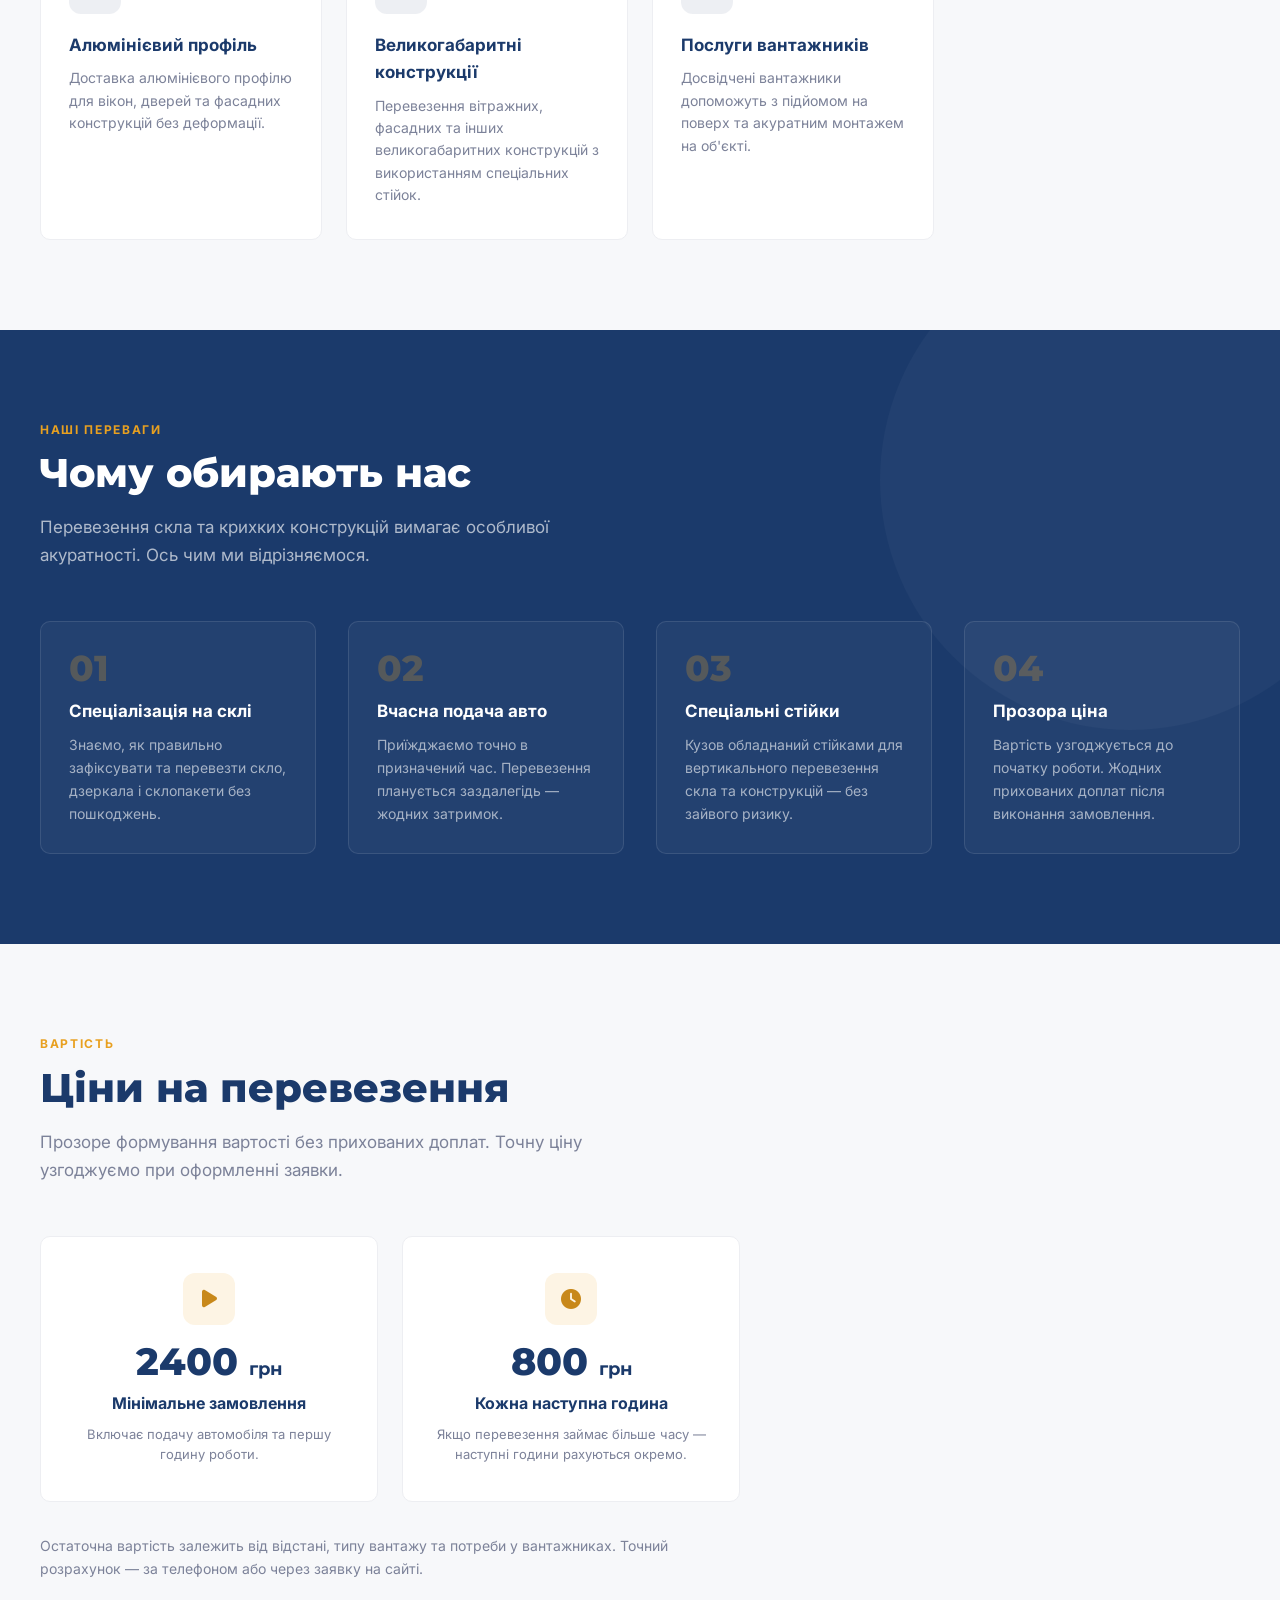
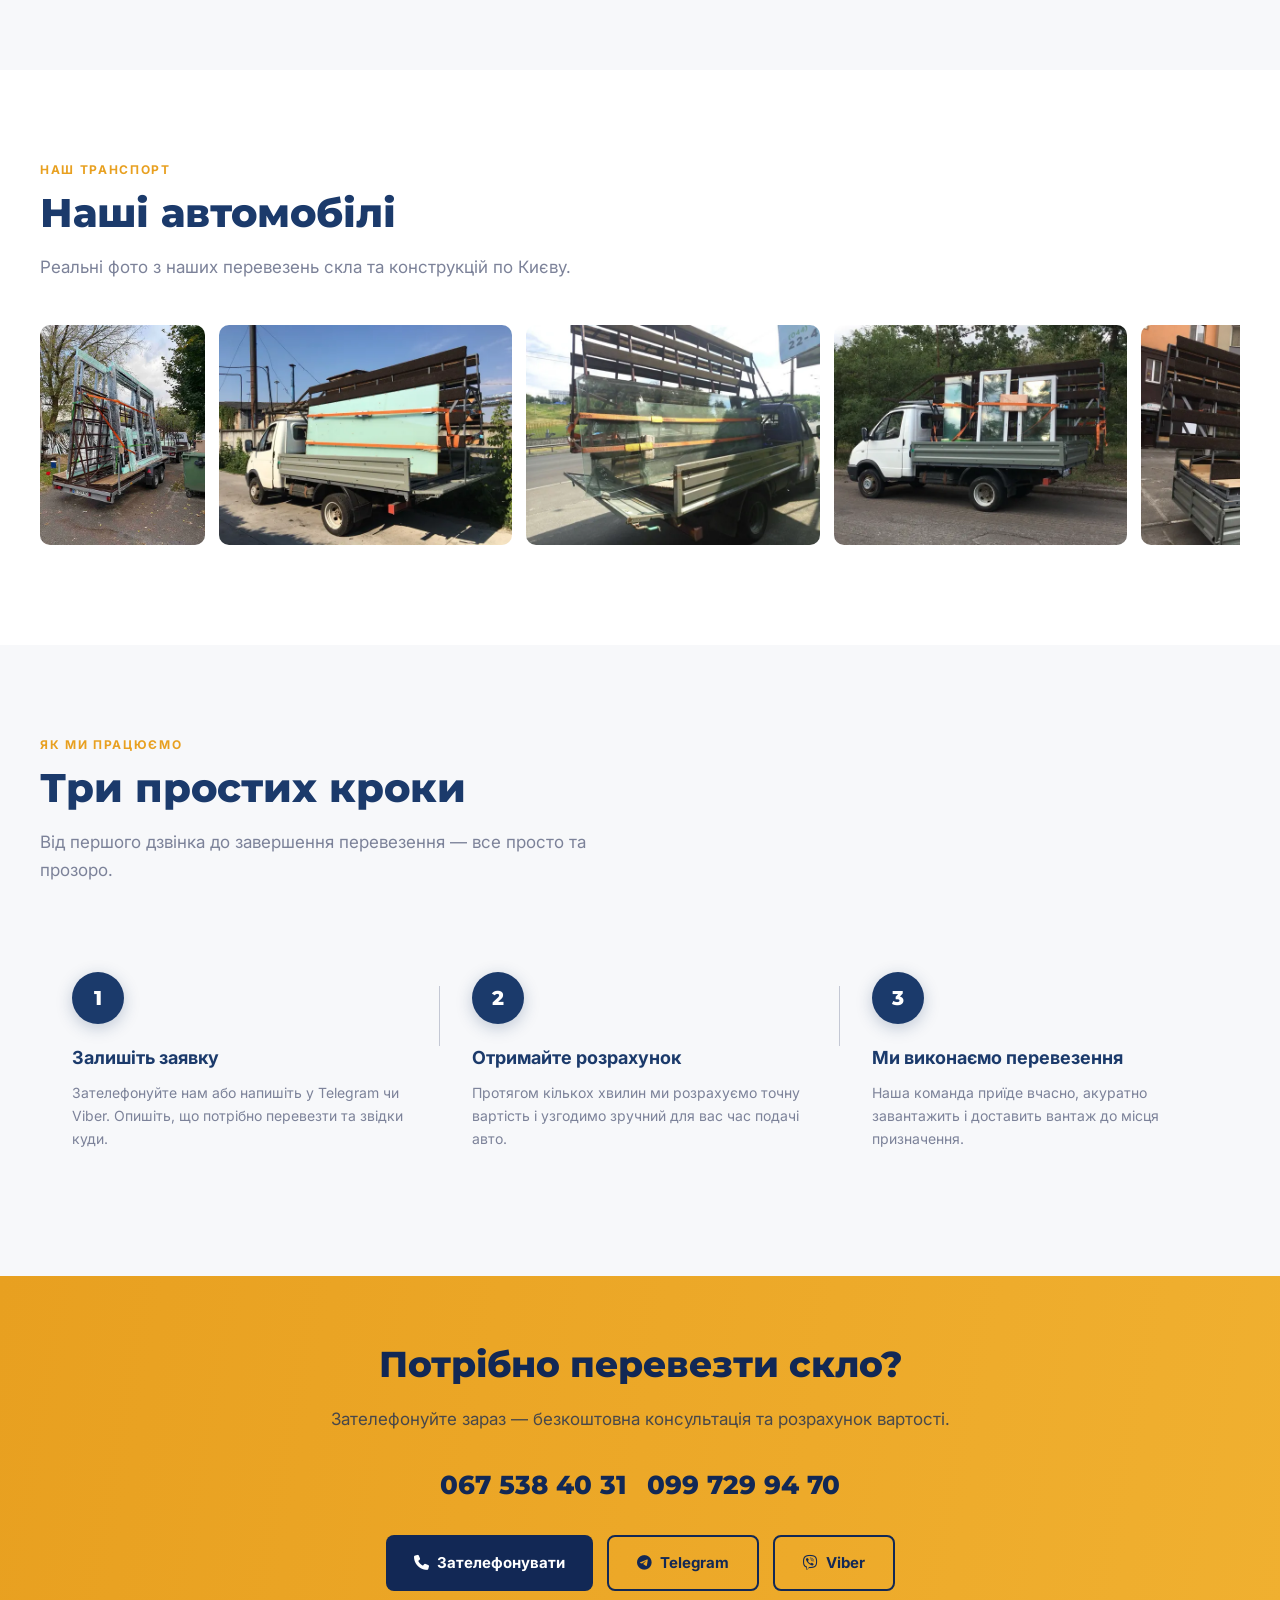
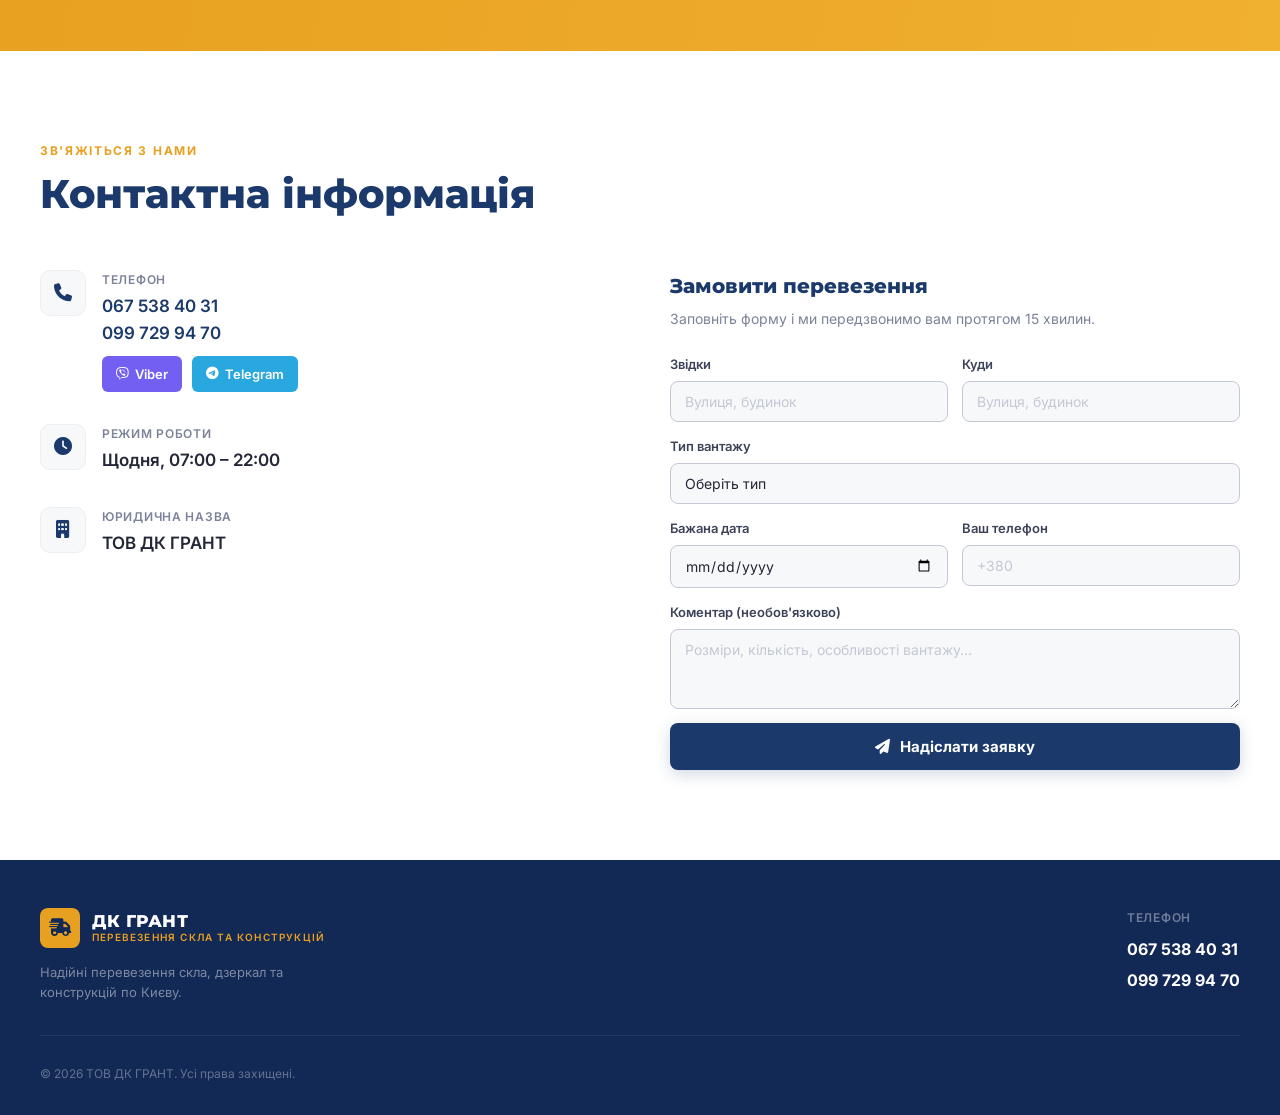
==== commit feffdafc: "Add files via upload" ====
--- a/index.html
+++ b/index.html
@@ -51,6 +51,8 @@
     <nav>
       <a href="#services" data-uk="Послуги"        data-ru="Услуги">Послуги</a>
       <a href="#why"      data-uk="Чому ми"        data-ru="Почему мы">Чому ми</a>
+      <a href="#pricing"  data-uk="Ціни"           data-ru="Цены">Ціни</a>
+      <a href="#fleet"    data-uk="Автомобілі"     data-ru="Автомобили">Автомобілі</a>
       <a href="#how"      data-uk="Як ми працюємо" data-ru="Как мы работаем">Як ми працюємо</a>
       <a href="#contacts" data-uk="Контакти"       data-ru="Контакты">Контакти</a>
     </nav>
@@ -75,6 +77,8 @@
 <div class="mobile-nav" id="mobile-nav">
   <a href="#services" data-uk="Послуги"        data-ru="Услуги">Послуги</a>
   <a href="#why"      data-uk="Чому ми"        data-ru="Почему мы">Чому ми</a>
+  <a href="#pricing"  data-uk="Ціни"           data-ru="Цены">Ціни</a>
+  <a href="#fleet"    data-uk="Автомобілі"     data-ru="Автомобили">Автомобілі</a>
   <a href="#how"      data-uk="Як ми працюємо" data-ru="Как мы работаем">Як ми працюємо</a>
   <a href="#contacts" data-uk="Контакти"       data-ru="Контакты">Контакти</a>
 </div>
@@ -101,9 +105,9 @@
     </h1>
 
     <p class="hero-desc fade-up"
-       data-uk="Перевозимо скло, дзеркала, склопакети, алюмінієвий профіль та великогабаритні конструкції. Працюємо обережно, з надійним кріпленням вантажу."
-       data-ru="Перевозим стекло, зеркала, стеклопакеты, алюминиевый профиль и крупногабаритные конструкции. Работаем аккуратно, с надёжным креплением груза.">
-      Перевозимо скло, дзеркала, склопакети, алюмінієвий профіль та великогабаритні конструкції. Працюємо обережно, з надійним кріпленням вантажу.
+       data-uk="Перевозимо скло, дзеркала, склопакети, слябі (мармур, граніт, кварц), алюмінієвий профіль та великогабаритні конструкції. Працюємо обережно, з надійним кріпленням вантажу."
+       data-ru="Перевозим стекло, зеркала, стеклопакеты, слябы (мрамор, гранит, кварц), алюминиевый профиль и крупногабаритные конструкции. Работаем аккуратно, с надёжным креплением груза.">
+      Перевозимо скло, дзеркала, склопакети, слябі (мармур, граніт, кварц), алюмінієвий профіль та великогабаритні конструкції. Працюємо обережно, з надійним кріпленням вантажу.
     </p>
 
     <div class="hero-actions fade-up">
@@ -153,9 +157,9 @@
       <h2 class="section-title" id="services-title"
           data-uk="Що ми перевозимо" data-ru="Что мы перевозим">Що ми перевозимо</h2>
       <p class="section-sub"
-         data-uk="Спеціалізуємося на перевезенні скла та крихких конструкцій — там, де важлива акуратність."
-         data-ru="Специализируемся на перевозке стекла и хрупких конструкций — там, где важна аккуратность.">
-        Спеціалізуємося на перевезенні скла та крихких конструкцій — там, де важлива акуратність.
+         data-uk="Спеціалізуємося на перевезенні скла та крихких конструкцій — там, де важлива акуратність. Максимальний розмір вантажу — до 8 метрів довжиною."
+         data-ru="Специализируемся на перевозке стекла и хрупких конструкций — там, где важна аккуратность. Максимальный размер груза — до 8 метров длиной.">
+        Спеціалізуємося на перевезенні скла та крихких конструкцій — там, де важлива акуратність. Максимальний розмір вантажу — до 8 метрів довжиною.
       </p>
     </div>
 
@@ -191,6 +195,17 @@
              data-uk="Перевозимо готові склопакети для вікон і дверей — від виробництва до об'єкта монтажу."
              data-ru="Перевозим готовые стеклопакеты для окон и дверей — от производства до объекта монтажа.">
           Перевозимо готові склопакети для вікон і дверей — від виробництва до об'єкта монтажу.
+        </div>
+      </div>
+
+      <div class="service-card fade-up">
+        <div class="service-icon"><i class="fa-solid fa-layer-group"></i></div>
+        <div class="service-title"
+             data-uk="Перевезення слябів" data-ru="Перевозка слябов">Перевезення слябів</div>
+        <div class="service-desc"
+             data-uk="Транспортуємо слябі мармуру, граніту та кварцу — з акуратним кріпленням важких та крихких плит."
+             data-ru="Транспортируем слябы мрамора, гранита и кварца — с аккуратным креплением тяжёлых и хрупких плит.">
+          Транспортуємо слябі мармуру, граніту та кварцу — з акуратним кріпленням важких та крихких плит.
         </div>
       </div>
 
@@ -291,6 +306,85 @@
         </div>
       </div>
 
+    </div>
+  </div>
+</section>
+
+<!-- ═══════════════════════════════════════ PRICING ═════════ -->
+<section id="pricing" aria-labelledby="pricing-title">
+  <div class="container">
+    <div class="fade-up">
+      <div class="section-label"
+           data-uk="Вартість" data-ru="Стоимость">Вартість</div>
+      <h2 class="section-title" id="pricing-title"
+          data-uk="Ціни на перевезення" data-ru="Цены на перевозку">Ціни на перевезення</h2>
+      <p class="section-sub"
+         data-uk="Прозоре формування вартості без прихованих доплат. Точну ціну узгоджуємо при оформленні заявки."
+         data-ru="Прозрачное формирование стоимости без скрытых доплат. Точную цену согласовываем при оформлении заявки.">
+        Прозоре формування вартості без прихованих доплат. Точну ціну узгоджуємо при оформленні заявки.
+      </p>
+    </div>
+
+    <div class="pricing-grid">
+      <div class="pricing-card fade-up">
+        <div class="pricing-icon"><i class="fa-solid fa-play"></i></div>
+        <div class="pricing-amount">2400 <span data-uk="грн" data-ru="грн">грн</span></div>
+        <div class="pricing-label"
+             data-uk="Мінімальне замовлення" data-ru="Минимальный заказ">Мінімальне замовлення</div>
+        <div class="pricing-desc"
+             data-uk="Включає подачу автомобіля та першу годину роботи."
+             data-ru="Включает подачу автомобиля и первый час работы.">
+          Включає подачу автомобіля та першу годину роботи.
+        </div>
+      </div>
+
+      <div class="pricing-card fade-up">
+        <div class="pricing-icon"><i class="fa-solid fa-clock"></i></div>
+        <div class="pricing-amount">800 <span data-uk="грн" data-ru="грн">грн</span></div>
+        <div class="pricing-label"
+             data-uk="Кожна наступна година" data-ru="Каждый следующий час">Кожна наступна година</div>
+        <div class="pricing-desc"
+             data-uk="Якщо перевезення займає більше часу — наступні години рахуються окремо."
+             data-ru="Если перевозка занимает больше времени — следующие часы считаются отдельно.">
+          Якщо перевезення займає більше часу — наступні години рахуються окремо.
+        </div>
+      </div>
+    </div>
+
+    <p class="pricing-note fade-up"
+       data-uk="Остаточна вартість залежить від відстані, типу вантажу та потреби у вантажниках. Точний розрахунок — за телефоном або через заявку на сайті."
+       data-ru="Окончательная стоимость зависит от расстояния, типа груза и потребности в грузчиках. Точный расчёт — по телефону или через заявку на сайте.">
+      Остаточна вартість залежить від відстані, типу вантажу та потреби у вантажниках. Точний розрахунок — за телефоном або через заявку на сайті.
+    </p>
+  </div>
+</section>
+
+<!-- ═══════════════════════════════════════ FLEET ═══════════ -->
+<section id="fleet" aria-labelledby="fleet-title">
+  <div class="container">
+    <div class="fade-up">
+      <div class="section-label"
+           data-uk="Наш транспорт" data-ru="Наш транспорт">Наш транспорт</div>
+      <h2 class="section-title" id="fleet-title"
+          data-uk="Наші автомобілі" data-ru="Наши автомобили">Наші автомобілі</h2>
+      <p class="section-sub"
+         data-uk="Реальні фото з наших перевезень скла та конструкцій по Києву."
+         data-ru="Реальные фото с наших перевозок стекла и конструкций по Киеву.">
+        Реальні фото з наших перевезень скла та конструкцій по Києву.
+      </p>
+    </div>
+
+    <div class="fleet-scroll fade-up">
+      <img src="img/fleet/fleet-1.webp"  loading="lazy" alt="Перевезення склопакетів та вікон ДК ГРАНТ" width="480" height="640">
+      <img src="img/fleet/fleet-2.webp"  loading="lazy" alt="Перевезення металоконструкцій ДК ГРАНТ" width="640" height="480">
+      <img src="img/fleet/fleet-3.webp"  loading="lazy" alt="Газель ДК ГРАНТ з причепом для конструкцій" width="640" height="480">
+      <img src="img/fleet/fleet-4.webp"  loading="lazy" alt="Перевезення скла та склопакетів ДК ГРАНТ" width="640" height="480">
+      <img src="img/fleet/fleet-5.webp"  loading="lazy" alt="Газель з причепом для великогабаритних конструкцій" width="640" height="480">
+      <img src="img/fleet/fleet-6.webp"  loading="lazy" alt="Перевезення великогабаритних металоконструкцій" width="640" height="480">
+      <img src="img/fleet/fleet-7.webp"  loading="lazy" alt="Перевезення вікон та склопакетів ДК ГРАНТ" width="640" height="480">
+      <img src="img/fleet/fleet-8.webp"  loading="lazy" alt="Перевезення скла ДК ГРАНТ" width="480" height="640">
+      <img src="img/fleet/fleet-9.webp"  loading="lazy" alt="Перевезення скляних панелей ДК ГРАНТ" width="640" height="480">
+      <img src="img/fleet/fleet-10.webp" loading="lazy" alt="Перевезення скла та конструкцій ДК ГРАНТ" width="480" height="640">
     </div>
   </div>
 </section>
@@ -424,17 +518,6 @@
         </div>
 
         <div class="contact-item">
-          <div class="contact-icon"><i class="fa-solid fa-location-dot"></i></div>
-          <div>
-            <div class="contact-label"
-                 data-uk="Зона роботи" data-ru="Зона работы">Зона роботи</div>
-            <div class="contact-value"
-                 data-uk="м. Київ (адресу буде додано)"
-                 data-ru="г. Киев (адрес будет добавлен)">м. Київ (адресу буде додано)</div>
-          </div>
-        </div>
-
-        <div class="contact-item">
           <div class="contact-icon"><i class="fa-solid fa-building"></i></div>
           <div>
             <div class="contact-label"
@@ -492,6 +575,8 @@
                         data-uk="Дзеркала" data-ru="Зеркала">Дзеркала</option>
                 <option value="windows"
                         data-uk="Склопакети" data-ru="Стеклопакеты">Склопакети</option>
+                <option value="slabs"
+                        data-uk="Слябі (мармур, граніт, кварц)" data-ru="Слябы (мрамор, гранит, кварц)">Слябі (мармур, граніт, кварц)</option>
                 <option value="aluminum"
                         data-uk="Алюмінієвий профіль" data-ru="Алюминиевый профиль">Алюмінієвий профіль</option>
                 <option value="structures"
--- a/css/style.css
+++ b/css/style.css
@@ -300,6 +300,57 @@
 .why-title { font-weight: 700; font-size: 17px; color: var(--white); margin-bottom: 8px; }
 .why-desc  { font-size: 14px; color: rgba(255,255,255,0.60); line-height: 1.65; }
 
+/* ── PRICING ─────────────────────────────────────────────── */
+#pricing { background: var(--gray-50); }
+.pricing-grid {
+  display: grid;
+  grid-template-columns: repeat(auto-fit, minmax(240px, 1fr));
+  gap: 24px; margin-top: 52px; max-width: 700px;
+}
+.pricing-card {
+  background: var(--white); border-radius: var(--radius);
+  padding: 36px 28px; border: 1px solid var(--gray-100);
+  text-align: center;
+  transition: transform var(--transition), box-shadow var(--transition), border-color var(--transition);
+}
+.pricing-card:hover { transform: translateY(-4px); box-shadow: var(--shadow-lg); border-color: var(--accent); }
+.pricing-icon {
+  width: 52px; height: 52px; border-radius: 12px; background: rgba(232,160,32,0.12);
+  display: flex; align-items: center; justify-content: center; margin: 0 auto 18px;
+}
+.pricing-icon i { font-size: 20px; color: var(--accent-dark); }
+.pricing-amount {
+  font-family: "Montserrat", sans-serif; font-weight: 800;
+  font-size: 38px; color: var(--blue); line-height: 1; margin-bottom: 10px;
+}
+.pricing-amount span { font-size: 18px; font-weight: 700; }
+.pricing-label { font-weight: 700; font-size: 16px; color: var(--blue); margin-bottom: 8px; }
+.pricing-desc { font-size: 13px; color: var(--gray-500); line-height: 1.55; }
+.pricing-note {
+  margin-top: 32px; font-size: 14px; color: var(--gray-500);
+  max-width: 700px; line-height: 1.65;
+}
+
+/* ── FLEET PHOTO SCROLL ──────────────────────────────────── */
+#fleet { background: var(--white); }
+.fleet-scroll {
+  display: flex; gap: 14px; margin-top: 44px;
+  overflow-x: auto; overflow-y: hidden;
+  padding-bottom: 10px;
+  -webkit-overflow-scrolling: touch;
+  scroll-snap-type: x proximity;
+}
+.fleet-scroll::-webkit-scrollbar { height: 6px; }
+.fleet-scroll::-webkit-scrollbar-track { background: var(--gray-100); border-radius: 3px; }
+.fleet-scroll::-webkit-scrollbar-thumb { background: var(--gray-300); border-radius: 3px; }
+.fleet-scroll img {
+  flex-shrink: 0;
+  height: 220px; width: auto; border-radius: var(--radius);
+  object-fit: cover; scroll-snap-align: start;
+  transition: transform var(--transition);
+}
+.fleet-scroll img:hover { transform: scale(1.03); }
+
 /* ── HOW IT WORKS ────────────────────────────────────────── */
 #how { background: var(--gray-50); }
 .steps {
@@ -514,4 +565,5 @@
   .footer-top { flex-direction: column; }
   .form-row { grid-template-columns: 1fr; }
   #scroll-top { bottom: 20px; right: 16px; }
-}
+  .fleet-scroll img { height: 170px; }
+}
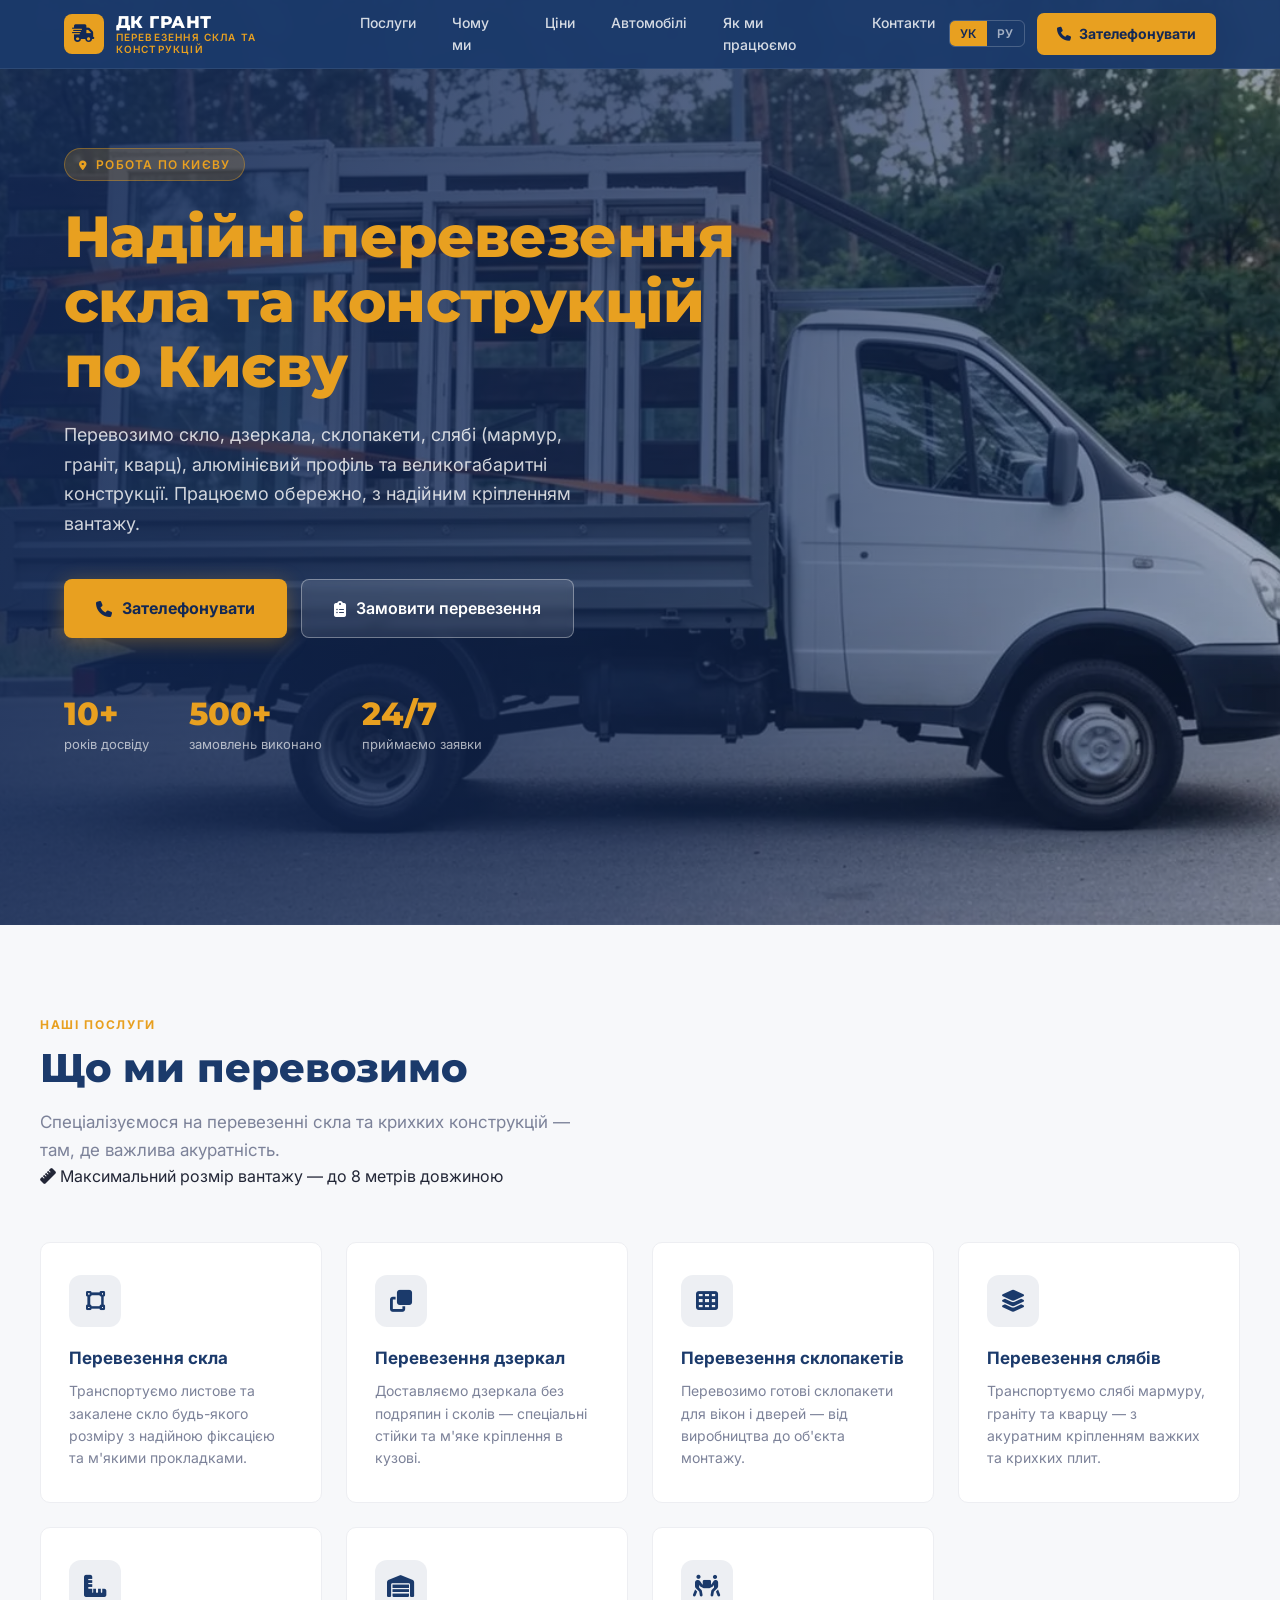
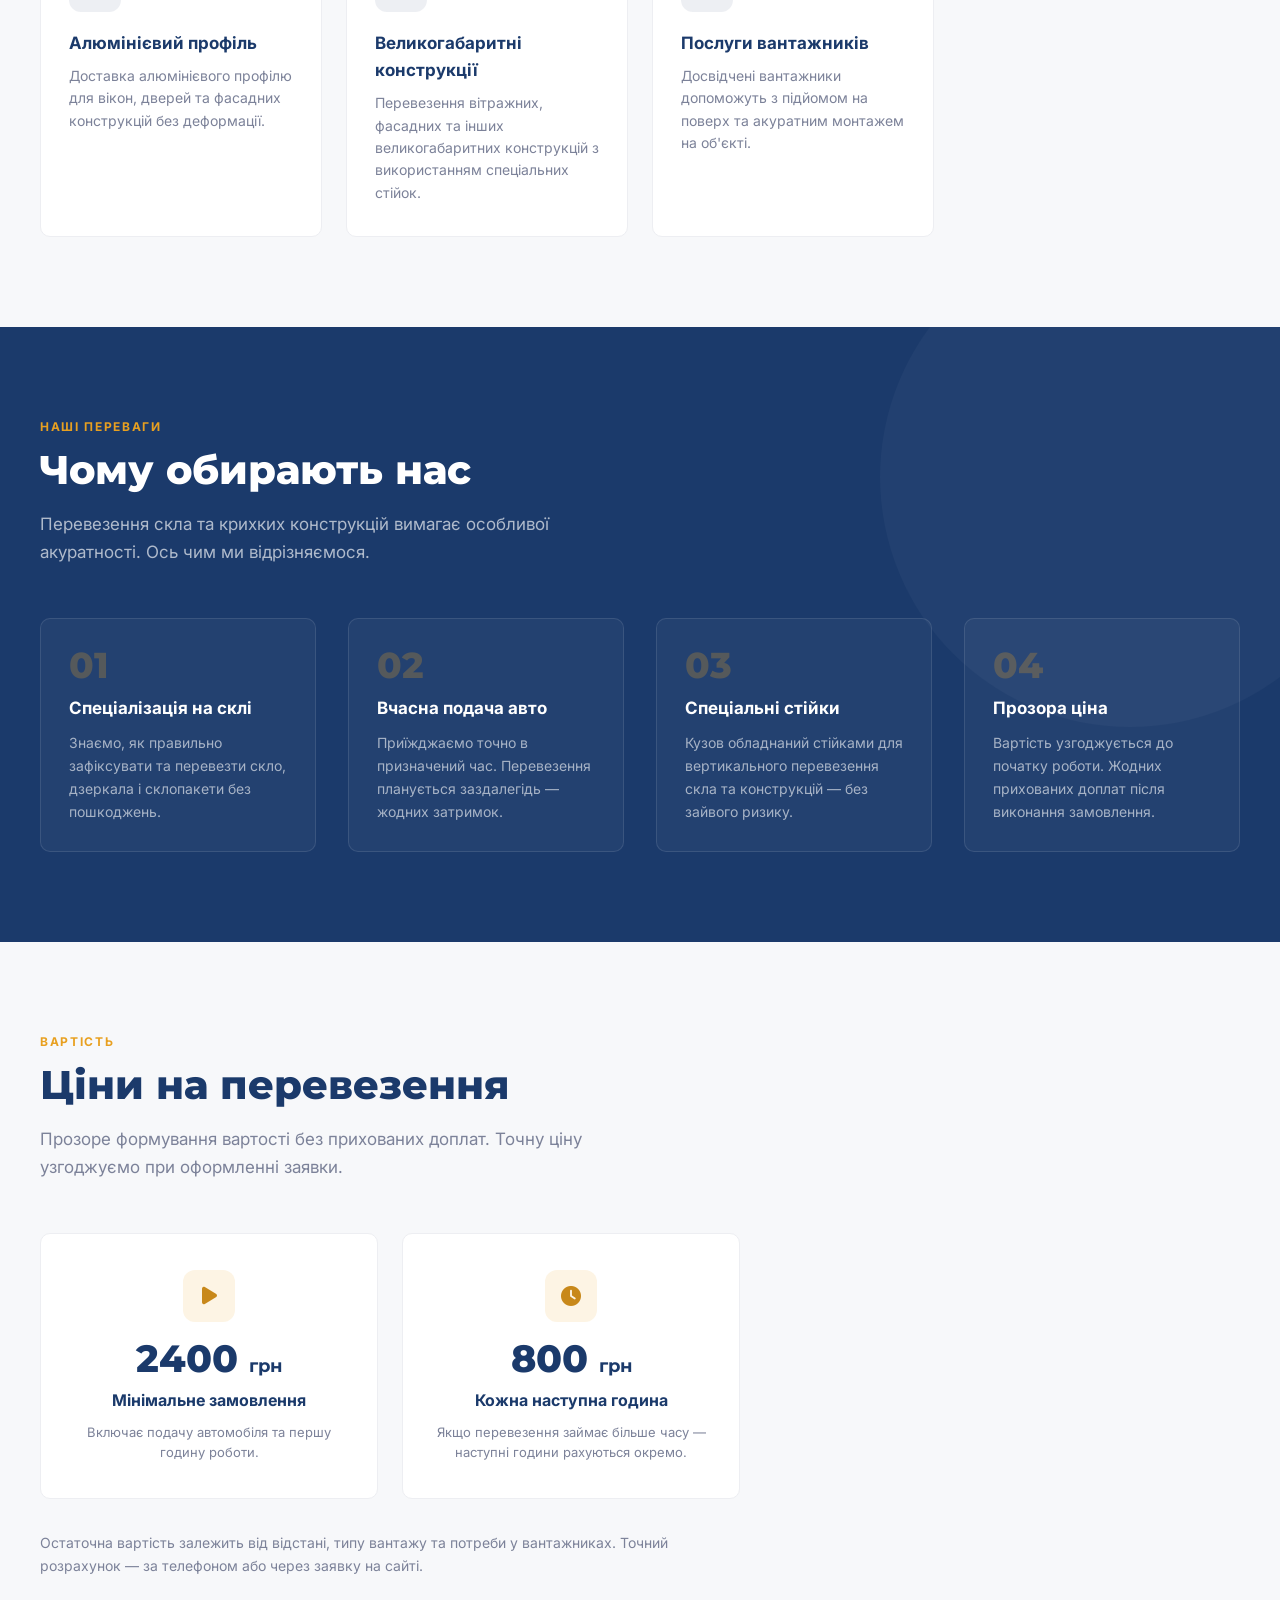
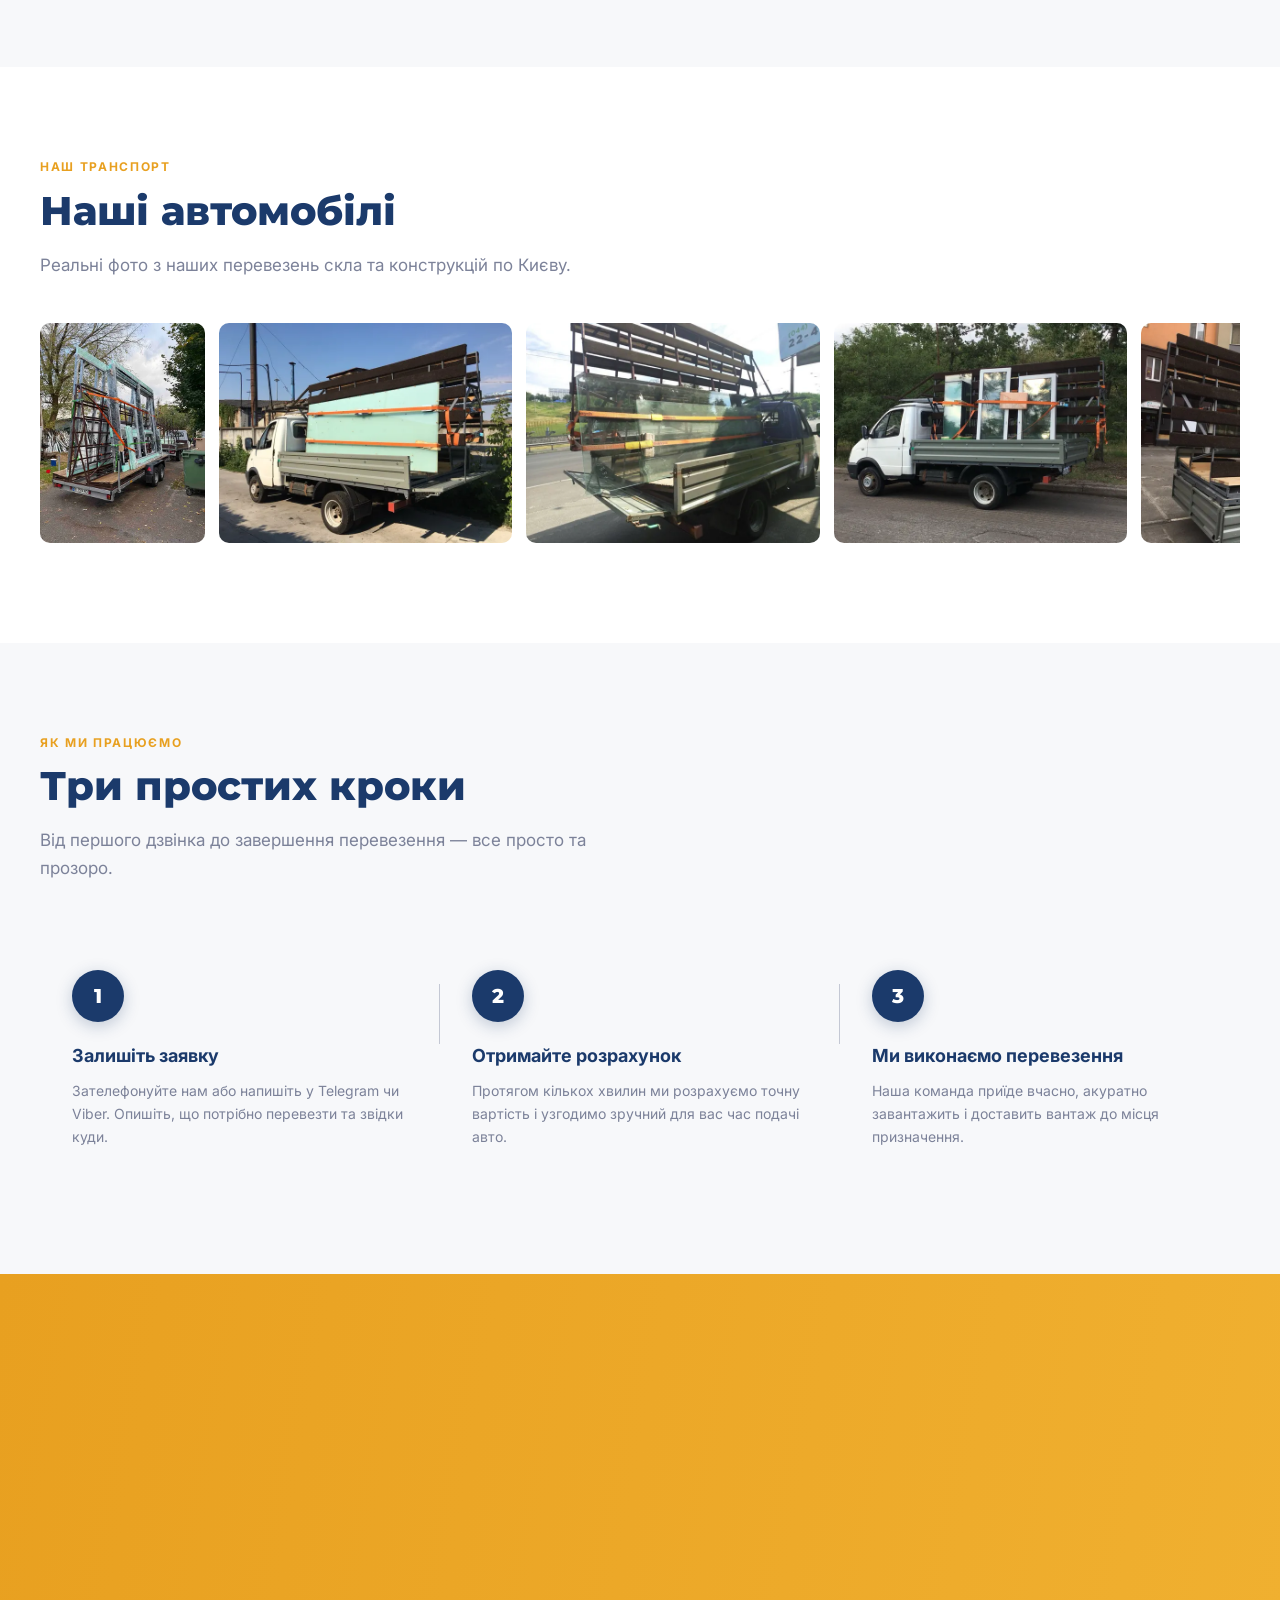
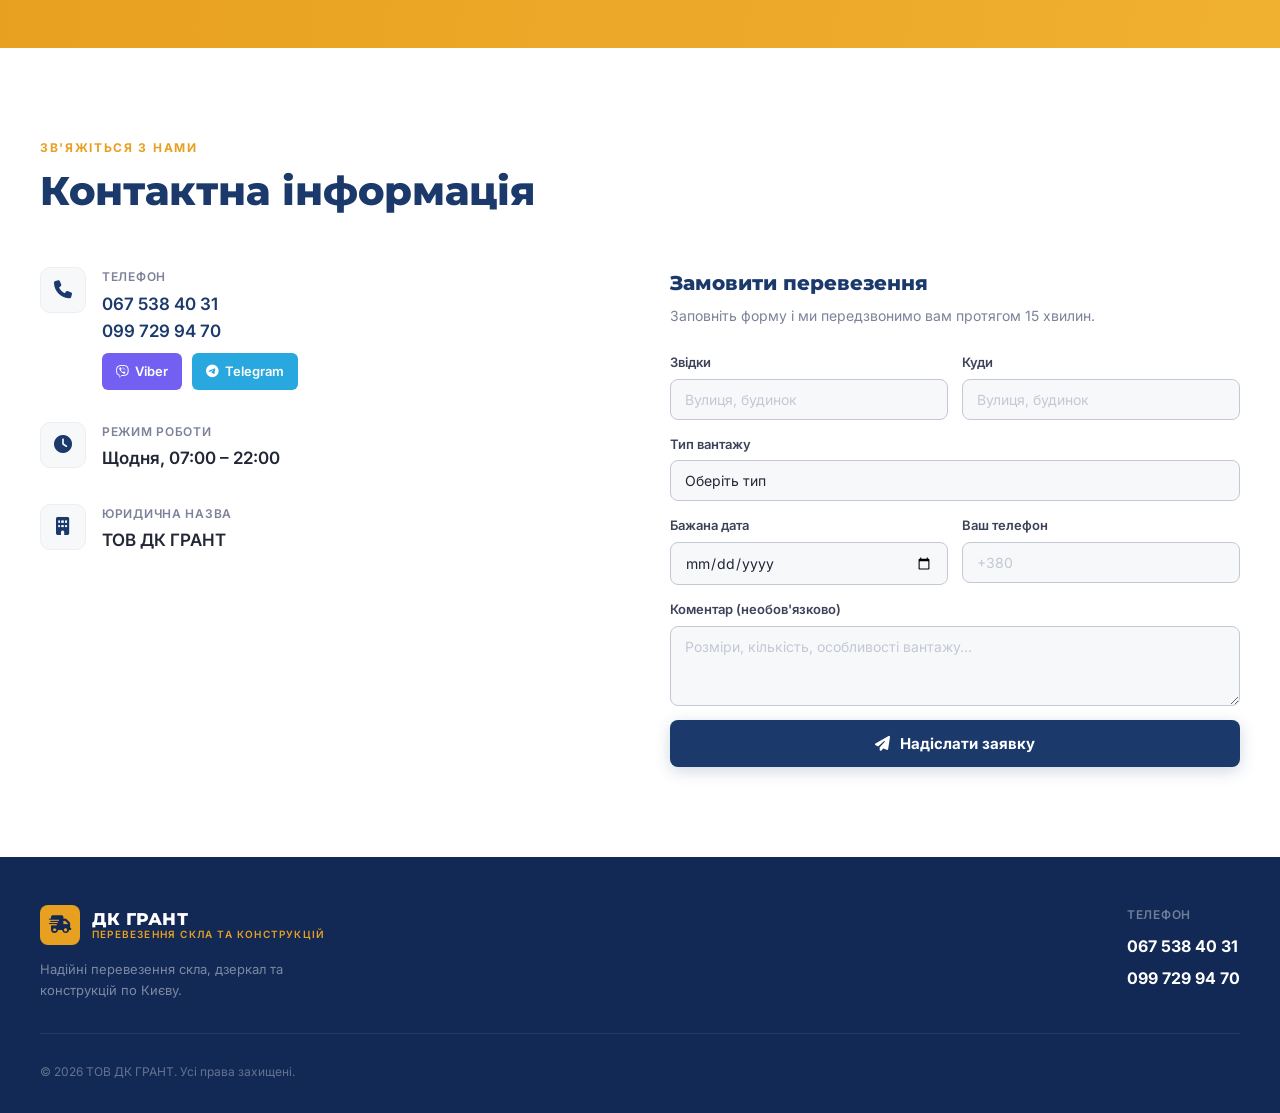
==== commit a9e99cbf: "Update index.html" ====
--- a/index.html
+++ b/index.html
@@ -2,7 +2,7 @@
 <html lang="uk">
 <head>
   <meta charset="UTF-8">
-  <meta name="viewport" content="width=device-width, initial-scale=1.0">
+  <meta name="viewport" content="width=device-width, initial-scale=1.0, maximum-scale=1.0, user-scalable=no">
 
   <!-- SEO -->
   <title id="page-title">ДК ГРАНТ — Перевезення скла та склоконструкцій по Києву</title>
@@ -157,10 +157,15 @@
       <h2 class="section-title" id="services-title"
           data-uk="Що ми перевозимо" data-ru="Что мы перевозим">Що ми перевозимо</h2>
       <p class="section-sub"
-         data-uk="Спеціалізуємося на перевезенні скла та крихких конструкцій — там, де важлива акуратність. Максимальний розмір вантажу — до 8 метрів довжиною."
-         data-ru="Специализируемся на перевозке стекла и хрупких конструкций — там, где важна аккуратность. Максимальный размер груза — до 8 метров длиной.">
-        Спеціалізуємося на перевезенні скла та крихких конструкцій — там, де важлива акуратність. Максимальний розмір вантажу — до 8 метрів довжиною.
+         data-uk="Спеціалізуємося на перевезенні скла та крихких конструкцій — там, де важлива акуратність."
+         data-ru="Специализируемся на перевозке стекла и хрупких конструкций — там, где важна аккуратность.">
+        Спеціалізуємося на перевезенні скла та крихких конструкцій — там, де важлива акуратність.
       </p>
+      <div class="size-note">
+        <i class="fa-solid fa-ruler"></i>
+        <span data-uk="Максимальний розмір вантажу — до 8 метрів довжиною"
+              data-ru="Максимальный размер груза — до 8 метров длиной">Максимальний розмір вантажу — до 8 метрів довжиною</span>
+      </div>
     </div>
 
     <div class="services-grid">
